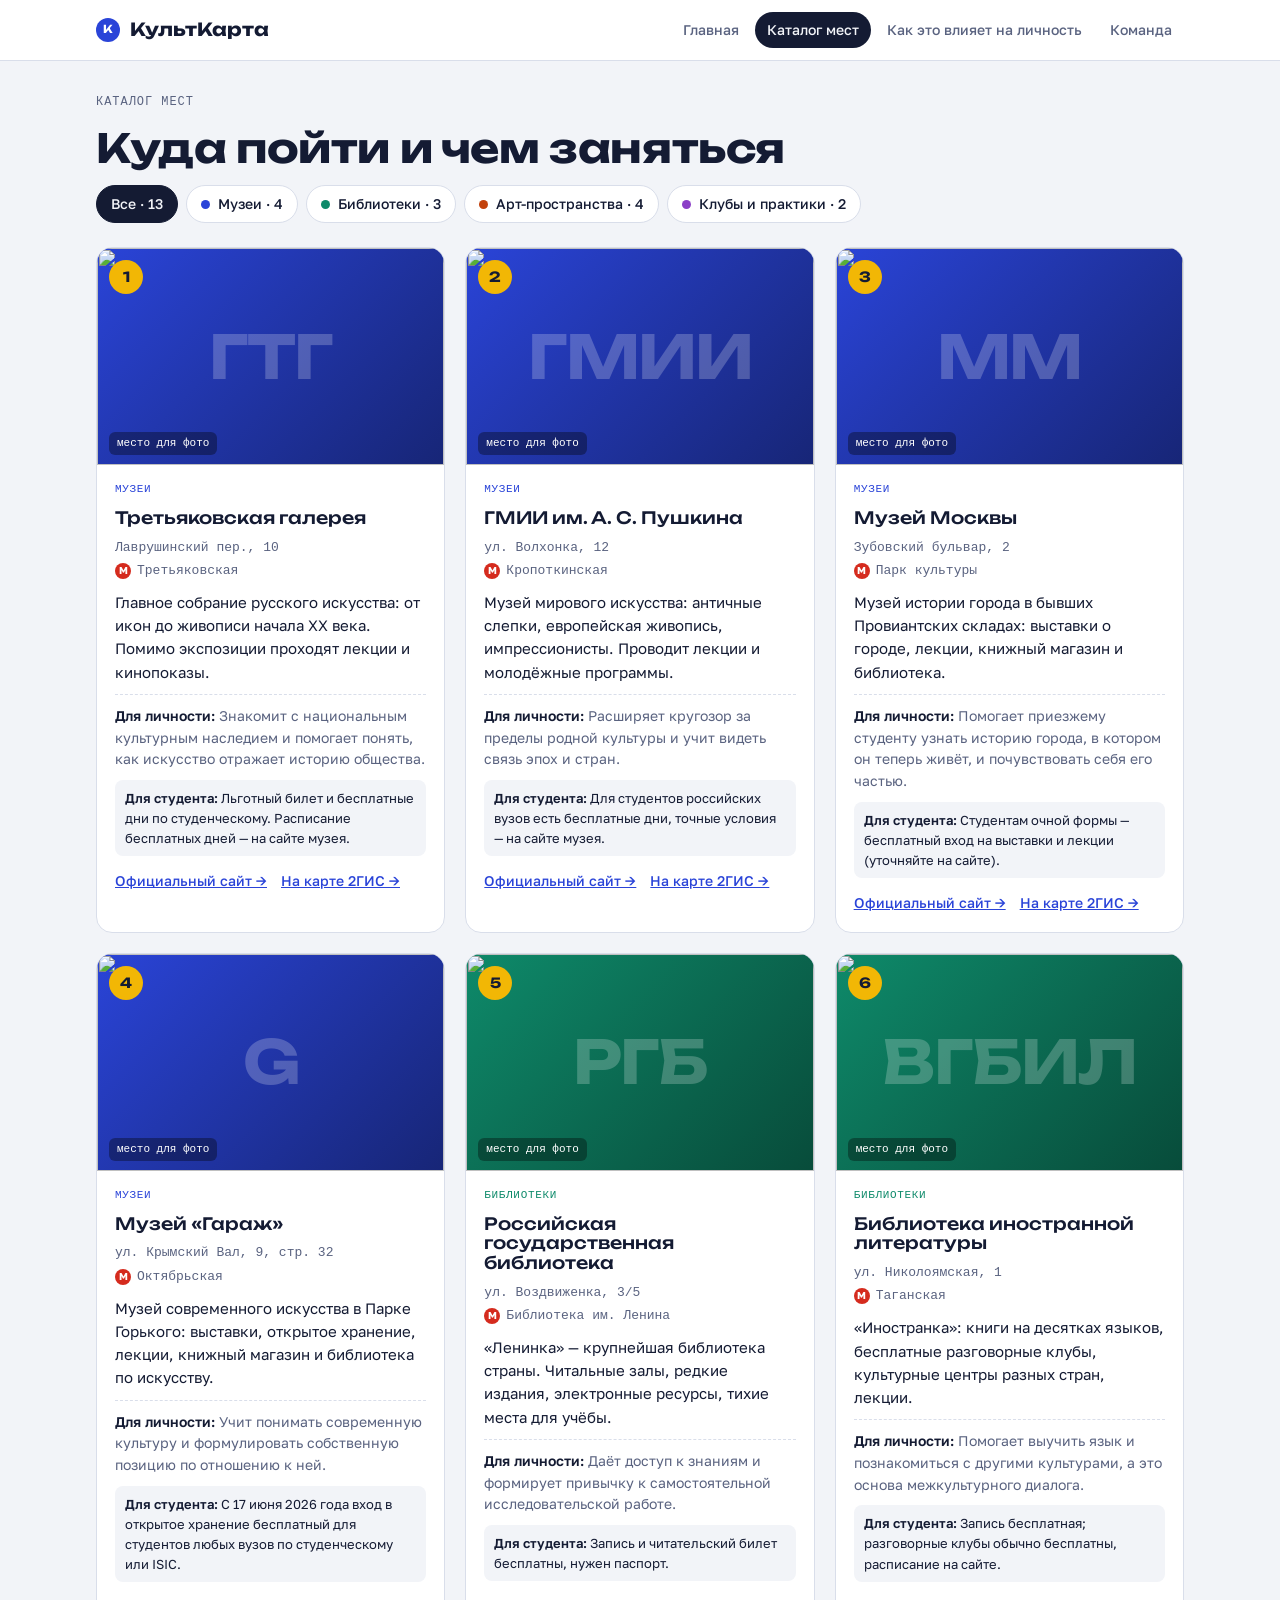
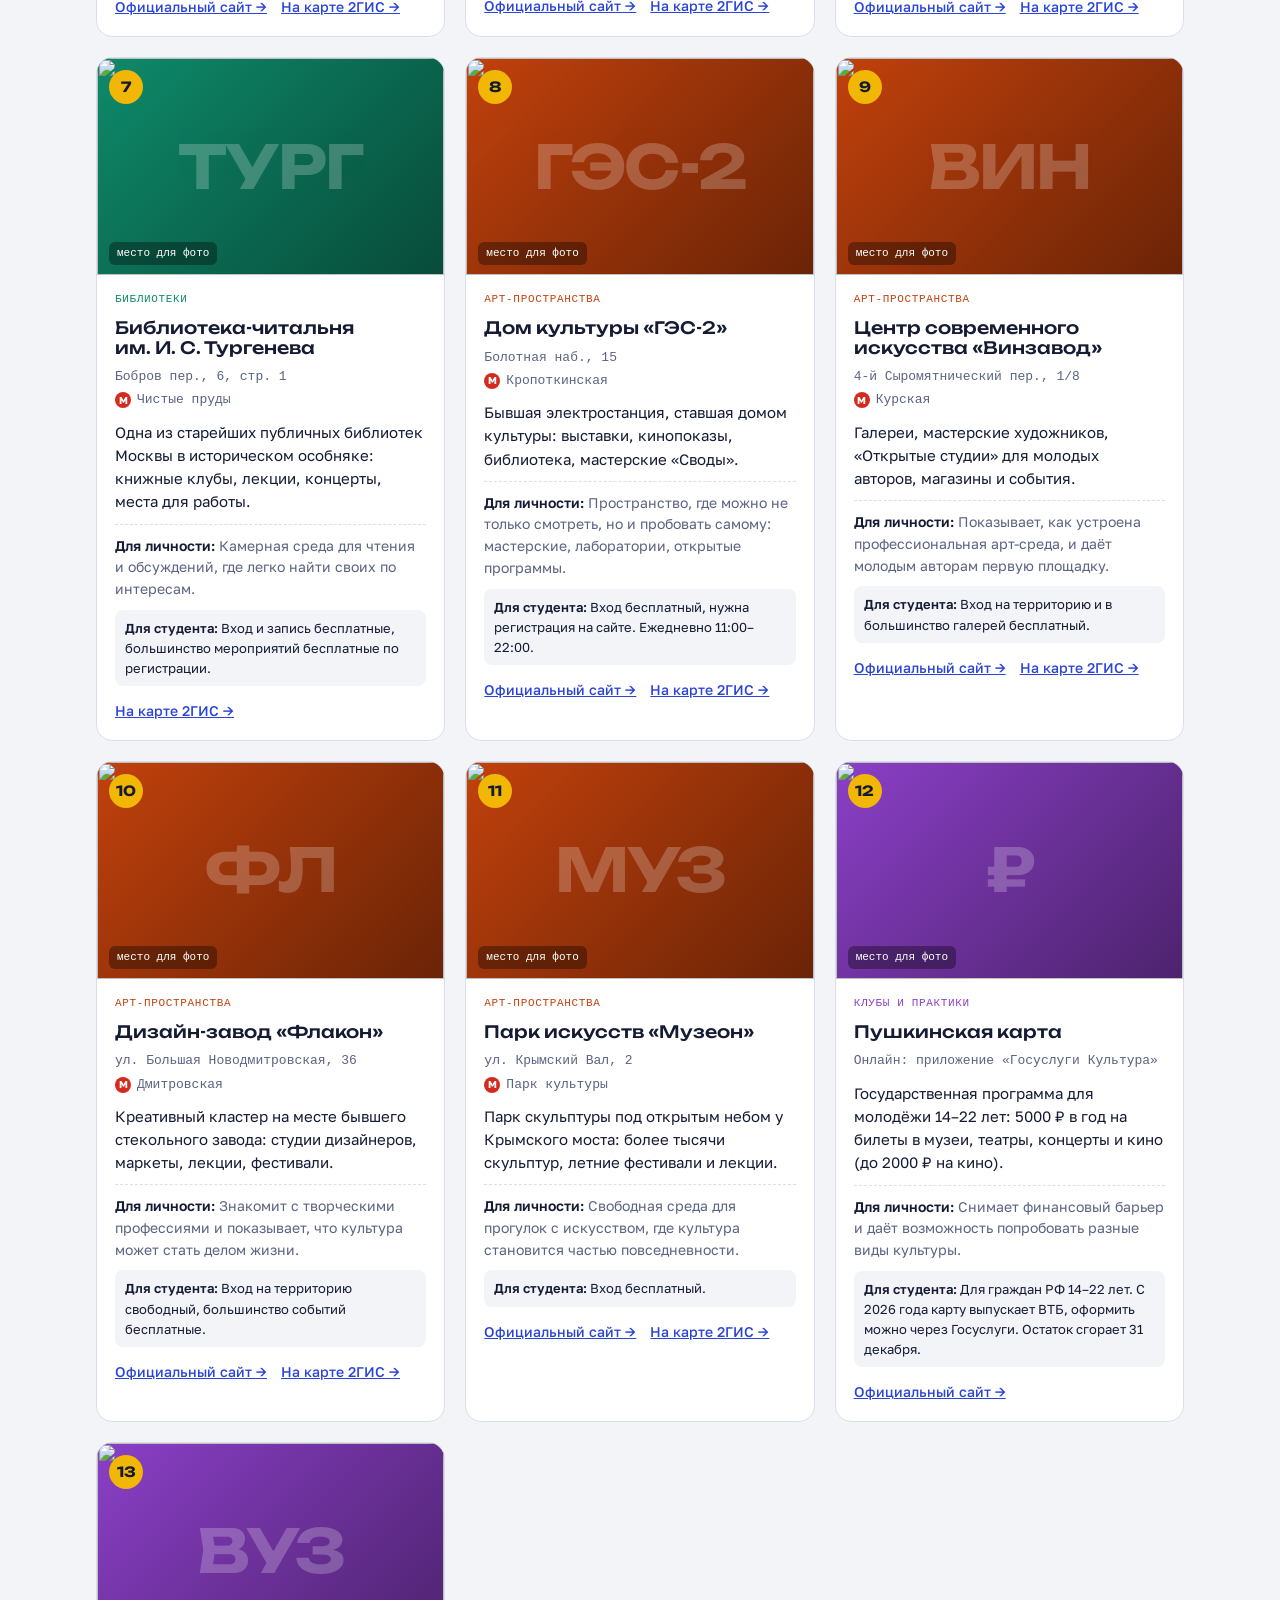
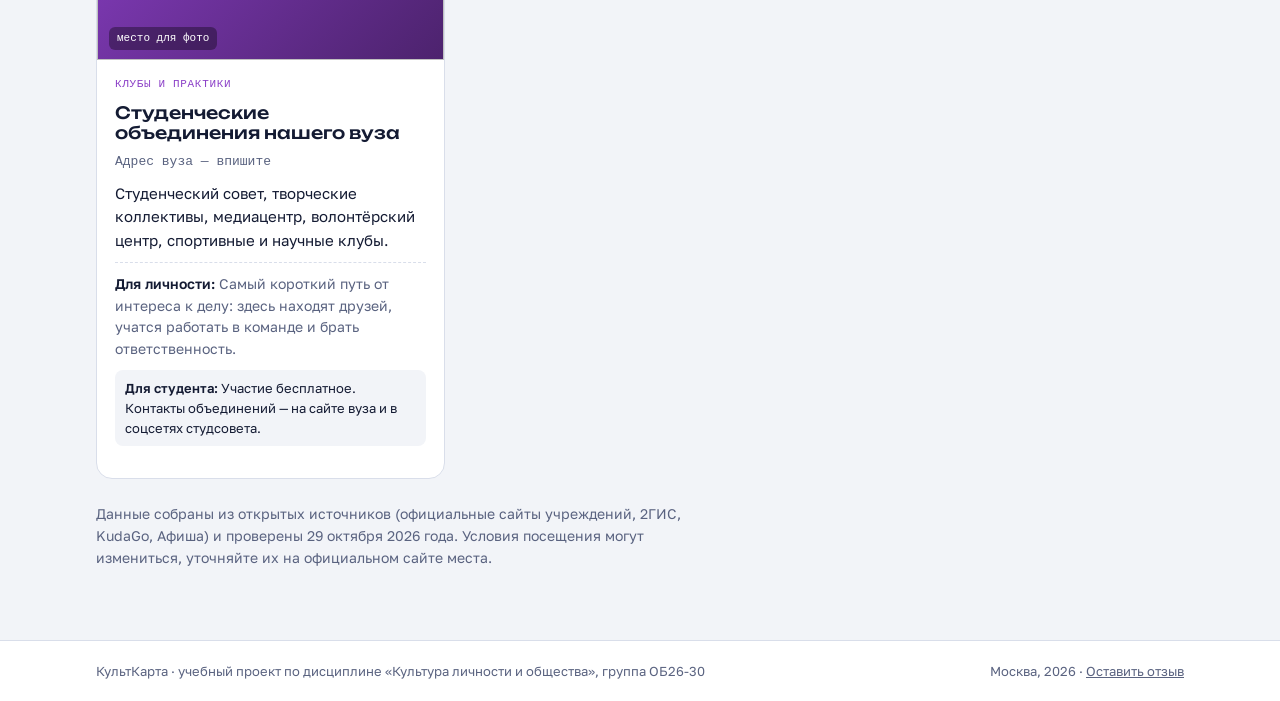
==== KultKarta_site/catalog.html @ 8042a43c "Add files via upload" ====
<!doctype html>
<html lang="ru">
<head>
<meta charset="utf-8">
<meta name="viewport" content="width=device-width, initial-scale=1, viewport-fit=cover">
<title>Каталог мест — КультКарта</title>
<meta name="description" content="Музеи, библиотеки, арт-пространства и клубы Москвы для студентов">
<meta name="claude:viewport-fit-sides" content="cover">
<link rel="icon" href="data:image/svg+xml,%3Csvg xmlns='http://www.w3.org/2000/svg' viewBox='0 0 32 32'%3E%3Ccircle cx='16' cy='16' r='15' fill='%232A44D8'/%3E%3Ctext x='16' y='21' font-size='15' text-anchor='middle' fill='white' font-family='Arial' font-weight='700'%3EК%3C/text%3E%3C/svg%3E">
<link rel="preconnect" href="https://fonts.googleapis.com">
<link rel="stylesheet" href="https://fonts.googleapis.com/css2?family=Unbounded:wght@500;700&family=Golos+Text:wght@400;500;600&family=PT+Mono&display=swap">
<link rel="stylesheet" href="style.css">
</head>
<body>
<header class="top"><div class="wrap">
<a class="logo" href="index.html"><span>К</span>КультКарта</a>
<nav aria-label="Разделы сайта"><a href="index.html">Главная</a><a href="catalog.html" aria-current="page">Каталог мест</a><a href="lichnost.html">Как это влияет на личность</a><a href="team.html">Команда</a></nav>
</div></header>
<main class="wrap">
<section class="catalog">
 <div class="cat-head">
  <span class="eyebrow">Каталог мест</span>
  <h1 style="font-size:clamp(26px,4vw,40px)">Куда пойти и&nbsp;чем заняться</h1>
  <div class="filter" role="radiogroup" aria-label="Фильтр по категориям"><input type="radio" name="f" id="f-all" checked><label for="f-all">Все · 13</label><input type="radio" name="f" id="f-museum"><label for="f-museum" id="cat-museum"><i style="background:var(--c-museum)"></i>Музеи · 4</label><input type="radio" name="f" id="f-lib"><label for="f-lib" id="cat-lib"><i style="background:var(--c-lib)"></i>Библиотеки · 3</label><input type="radio" name="f" id="f-art"><label for="f-art" id="cat-art"><i style="background:var(--c-art)"></i>Арт-пространства · 4</label><input type="radio" name="f" id="f-club"><label for="f-club" id="cat-club"><i style="background:var(--c-club)"></i>Клубы и практики · 2</label></div>
 </div>
 <div class="grid">
<article class="card c-museum" id="place-1">
 <div class="photo"><span class="glyph">ГТГ</span><span class="ph">место для фото</span><img src="img/01.jpg" alt="" loading="lazy"><span class="num">1</span></div>
 <div class="body">
  <span class="tag">Музеи</span>
  <h3>Третьяковская галерея</h3>
  <div class="addr"><span>Лаврушинский пер., 10</span><span class="metro"><b>М</b>Третьяковская</span></div>
  <p class="desc">Главное собрание русского искусства: от икон до живописи начала XX века. Помимо экспозиции проходят лекции и кинопоказы.</p>
  <p class="why"><strong>Для личности:</strong> Знакомит с национальным культурным наследием и помогает понять, как искусство отражает историю общества.</p>
  <p class="stud"><strong>Для студента:</strong> Льготный билет и бесплатные дни по студенческому. Расписание бесплатных дней — на сайте музея.</p>
  <div class="links"><a href="https://www.tretyakovgallery.ru/" target="_blank" rel="noopener">Официальный сайт →</a><a href="https://2gis.ru/moscow/search/%D0%9B%D0%B0%D0%B2%D1%80%D1%83%D1%88%D0%B8%D0%BD%D1%81%D0%BA%D0%B8%D0%B9%20%D0%BF%D0%B5%D1%80.%2C%2010" target="_blank" rel="noopener">На карте 2ГИС →</a></div>
 </div>
</article><article class="card c-museum" id="place-2">
 <div class="photo"><span class="glyph">ГМИИ</span><span class="ph">место для фото</span><img src="img/02.jpg" alt="" loading="lazy"><span class="num">2</span></div>
 <div class="body">
  <span class="tag">Музеи</span>
  <h3>ГМИИ им. А. С. Пушкина</h3>
  <div class="addr"><span>ул. Волхонка, 12</span><span class="metro"><b>М</b>Кропоткинская</span></div>
  <p class="desc">Музей мирового искусства: античные слепки, европейская живопись, импрессионисты. Проводит лекции и молодёжные программы.</p>
  <p class="why"><strong>Для личности:</strong> Расширяет кругозор за пределы родной культуры и учит видеть связь эпох и стран.</p>
  <p class="stud"><strong>Для студента:</strong> Для студентов российских вузов есть бесплатные дни, точные условия — на сайте музея.</p>
  <div class="links"><a href="https://pushkinmuseum.art/" target="_blank" rel="noopener">Официальный сайт →</a><a href="https://2gis.ru/moscow/search/%D1%83%D0%BB.%20%D0%92%D0%BE%D0%BB%D1%85%D0%BE%D0%BD%D0%BA%D0%B0%2C%2012" target="_blank" rel="noopener">На карте 2ГИС →</a></div>
 </div>
</article><article class="card c-museum" id="place-3">
 <div class="photo"><span class="glyph">ММ</span><span class="ph">место для фото</span><img src="img/03.jpg" alt="" loading="lazy"><span class="num">3</span></div>
 <div class="body">
  <span class="tag">Музеи</span>
  <h3>Музей Москвы</h3>
  <div class="addr"><span>Зубовский бульвар, 2</span><span class="metro"><b>М</b>Парк культуры</span></div>
  <p class="desc">Музей истории города в бывших Провиантских складах: выставки о городе, лекции, книжный магазин и библиотека.</p>
  <p class="why"><strong>Для личности:</strong> Помогает приезжему студенту узнать историю города, в котором он теперь живёт, и почувствовать себя его частью.</p>
  <p class="stud"><strong>Для студента:</strong> Студентам очной формы — бесплатный вход на выставки и лекции (уточняйте на сайте).</p>
  <div class="links"><a href="https://mosmuseum.ru/" target="_blank" rel="noopener">Официальный сайт →</a><a href="https://2gis.ru/moscow/search/%D0%97%D1%83%D0%B1%D0%BE%D0%B2%D1%81%D0%BA%D0%B8%D0%B9%20%D0%B1%D1%83%D0%BB%D1%8C%D0%B2%D0%B0%D1%80%2C%202" target="_blank" rel="noopener">На карте 2ГИС →</a></div>
 </div>
</article><article class="card c-museum" id="place-4">
 <div class="photo"><span class="glyph">G</span><span class="ph">место для фото</span><img src="img/04.jpg" alt="" loading="lazy"><span class="num">4</span></div>
 <div class="body">
  <span class="tag">Музеи</span>
  <h3>Музей «Гараж»</h3>
  <div class="addr"><span>ул. Крымский Вал, 9, стр. 32</span><span class="metro"><b>М</b>Октябрьская</span></div>
  <p class="desc">Музей современного искусства в Парке Горького: выставки, открытое хранение, лекции, книжный магазин и библиотека по искусству.</p>
  <p class="why"><strong>Для личности:</strong> Учит понимать современную культуру и формулировать собственную позицию по отношению к ней.</p>
  <p class="stud"><strong>Для студента:</strong> С 17 июня 2026 года вход в открытое хранение бесплатный для студентов любых вузов по студенческому или ISIC.</p>
  <div class="links"><a href="https://garagemca.org/" target="_blank" rel="noopener">Официальный сайт →</a><a href="https://2gis.ru/moscow/search/%D1%83%D0%BB.%20%D0%9A%D1%80%D1%8B%D0%BC%D1%81%D0%BA%D0%B8%D0%B9%20%D0%92%D0%B0%D0%BB%2C%209%2C%20%D1%81%D1%82%D1%80.%2032" target="_blank" rel="noopener">На карте 2ГИС →</a></div>
 </div>
</article><article class="card c-lib" id="place-5">
 <div class="photo"><span class="glyph">РГБ</span><span class="ph">место для фото</span><img src="img/05.jpg" alt="" loading="lazy"><span class="num">5</span></div>
 <div class="body">
  <span class="tag">Библиотеки</span>
  <h3>Российская государственная библиотека</h3>
  <div class="addr"><span>ул. Воздвиженка, 3/5</span><span class="metro"><b>М</b>Библиотека им. Ленина</span></div>
  <p class="desc">«Ленинка» — крупнейшая библиотека страны. Читальные залы, редкие издания, электронные ресурсы, тихие места для учёбы.</p>
  <p class="why"><strong>Для личности:</strong> Даёт доступ к знаниям и формирует привычку к самостоятельной исследовательской работе.</p>
  <p class="stud"><strong>Для студента:</strong> Запись и читательский билет бесплатны, нужен паспорт.</p>
  <div class="links"><a href="https://www.rsl.ru/" target="_blank" rel="noopener">Официальный сайт →</a><a href="https://2gis.ru/moscow/search/%D1%83%D0%BB.%20%D0%92%D0%BE%D0%B7%D0%B4%D0%B2%D0%B8%D0%B6%D0%B5%D0%BD%D0%BA%D0%B0%2C%203/5" target="_blank" rel="noopener">На карте 2ГИС →</a></div>
 </div>
</article><article class="card c-lib" id="place-6">
 <div class="photo"><span class="glyph">ВГБИЛ</span><span class="ph">место для фото</span><img src="img/06.jpg" alt="" loading="lazy"><span class="num">6</span></div>
 <div class="body">
  <span class="tag">Библиотеки</span>
  <h3>Библиотека иностранной литературы</h3>
  <div class="addr"><span>ул. Николоямская, 1</span><span class="metro"><b>М</b>Таганская</span></div>
  <p class="desc">«Иностранка»: книги на десятках языков, бесплатные разговорные клубы, культурные центры разных стран, лекции.</p>
  <p class="why"><strong>Для личности:</strong> Помогает выучить язык и познакомиться с другими культурами, а это основа межкультурного диалога.</p>
  <p class="stud"><strong>Для студента:</strong> Запись бесплатная; разговорные клубы обычно бесплатны, расписание на сайте.</p>
  <div class="links"><a href="https://libfl.ru/" target="_blank" rel="noopener">Официальный сайт →</a><a href="https://2gis.ru/moscow/search/%D1%83%D0%BB.%20%D0%9D%D0%B8%D0%BA%D0%BE%D0%BB%D0%BE%D1%8F%D0%BC%D1%81%D0%BA%D0%B0%D1%8F%2C%201" target="_blank" rel="noopener">На карте 2ГИС →</a></div>
 </div>
</article><article class="card c-lib" id="place-7">
 <div class="photo"><span class="glyph">ТУРГ</span><span class="ph">место для фото</span><img src="img/07.jpg" alt="" loading="lazy"><span class="num">7</span></div>
 <div class="body">
  <span class="tag">Библиотеки</span>
  <h3>Библиотека-читальня им. И. С. Тургенева</h3>
  <div class="addr"><span>Бобров пер., 6, стр. 1</span><span class="metro"><b>М</b>Чистые пруды</span></div>
  <p class="desc">Одна из старейших публичных библиотек Москвы в историческом особняке: книжные клубы, лекции, концерты, места для работы.</p>
  <p class="why"><strong>Для личности:</strong> Камерная среда для чтения и обсуждений, где легко найти своих по интересам.</p>
  <p class="stud"><strong>Для студента:</strong> Вход и запись бесплатные, большинство мероприятий бесплатные по регистрации.</p>
  <div class="links"><a href="https://2gis.ru/moscow/search/%D0%91%D0%BE%D0%B1%D1%80%D0%BE%D0%B2%20%D0%BF%D0%B5%D1%80.%2C%206%2C%20%D1%81%D1%82%D1%80.%201" target="_blank" rel="noopener">На карте 2ГИС →</a></div>
 </div>
</article><article class="card c-art" id="place-8">
 <div class="photo"><span class="glyph">ГЭС-2</span><span class="ph">место для фото</span><img src="img/08.jpg" alt="" loading="lazy"><span class="num">8</span></div>
 <div class="body">
  <span class="tag">Арт-пространства</span>
  <h3>Дом культуры «ГЭС-2»</h3>
  <div class="addr"><span>Болотная наб., 15</span><span class="metro"><b>М</b>Кропоткинская</span></div>
  <p class="desc">Бывшая электростанция, ставшая домом культуры: выставки, кинопоказы, библиотека, мастерские «Своды».</p>
  <p class="why"><strong>Для личности:</strong> Пространство, где можно не только смотреть, но и пробовать самому: мастерские, лаборатории, открытые программы.</p>
  <p class="stud"><strong>Для студента:</strong> Вход бесплатный, нужна регистрация на сайте. Ежедневно 11:00–22:00.</p>
  <div class="links"><a href="https://ges-2.org/" target="_blank" rel="noopener">Официальный сайт →</a><a href="https://2gis.ru/moscow/search/%D0%91%D0%BE%D0%BB%D0%BE%D1%82%D0%BD%D0%B0%D1%8F%20%D0%BD%D0%B0%D0%B1.%2C%2015" target="_blank" rel="noopener">На карте 2ГИС →</a></div>
 </div>
</article><article class="card c-art" id="place-9">
 <div class="photo"><span class="glyph">ВИН</span><span class="ph">место для фото</span><img src="img/09.jpg" alt="" loading="lazy"><span class="num">9</span></div>
 <div class="body">
  <span class="tag">Арт-пространства</span>
  <h3>Центр современного искусства «Винзавод»</h3>
  <div class="addr"><span>4-й Сыромятнический пер., 1/8</span><span class="metro"><b>М</b>Курская</span></div>
  <p class="desc">Галереи, мастерские художников, «Открытые студии» для молодых авторов, магазины и события.</p>
  <p class="why"><strong>Для личности:</strong> Показывает, как устроена профессиональная арт-среда, и даёт молодым авторам первую площадку.</p>
  <p class="stud"><strong>Для студента:</strong> Вход на территорию и в большинство галерей бесплатный.</p>
  <div class="links"><a href="https://winzavod.ru/" target="_blank" rel="noopener">Официальный сайт →</a><a href="https://2gis.ru/moscow/search/4-%D0%B9%20%D0%A1%D1%8B%D1%80%D0%BE%D0%BC%D1%8F%D1%82%D0%BD%D0%B8%D1%87%D0%B5%D1%81%D0%BA%D0%B8%D0%B9%20%D0%BF%D0%B5%D1%80.%2C%201/8" target="_blank" rel="noopener">На карте 2ГИС →</a></div>
 </div>
</article><article class="card c-art" id="place-10">
 <div class="photo"><span class="glyph">ФЛ</span><span class="ph">место для фото</span><img src="img/10.jpg" alt="" loading="lazy"><span class="num">10</span></div>
 <div class="body">
  <span class="tag">Арт-пространства</span>
  <h3>Дизайн-завод «Флакон»</h3>
  <div class="addr"><span>ул. Большая Новодмитровская, 36</span><span class="metro"><b>М</b>Дмитровская</span></div>
  <p class="desc">Креативный кластер на месте бывшего стекольного завода: студии дизайнеров, маркеты, лекции, фестивали.</p>
  <p class="why"><strong>Для личности:</strong> Знакомит с творческими профессиями и показывает, что культура может стать делом жизни.</p>
  <p class="stud"><strong>Для студента:</strong> Вход на территорию свободный, большинство событий бесплатные.</p>
  <div class="links"><a href="https://flacon.ru/" target="_blank" rel="noopener">Официальный сайт →</a><a href="https://2gis.ru/moscow/search/%D1%83%D0%BB.%20%D0%91%D0%BE%D0%BB%D1%8C%D1%88%D0%B0%D1%8F%20%D0%9D%D0%BE%D0%B2%D0%BE%D0%B4%D0%BC%D0%B8%D1%82%D1%80%D0%BE%D0%B2%D1%81%D0%BA%D0%B0%D1%8F%2C%2036" target="_blank" rel="noopener">На карте 2ГИС →</a></div>
 </div>
</article><article class="card c-art" id="place-11">
 <div class="photo"><span class="glyph">МУЗ</span><span class="ph">место для фото</span><img src="img/11.jpg" alt="" loading="lazy"><span class="num">11</span></div>
 <div class="body">
  <span class="tag">Арт-пространства</span>
  <h3>Парк искусств «Музеон»</h3>
  <div class="addr"><span>ул. Крымский Вал, 2</span><span class="metro"><b>М</b>Парк культуры</span></div>
  <p class="desc">Парк скульптуры под открытым небом у Крымского моста: более тысячи скульптур, летние фестивали и лекции.</p>
  <p class="why"><strong>Для личности:</strong> Свободная среда для прогулок с искусством, где культура становится частью повседневности.</p>
  <p class="stud"><strong>Для студента:</strong> Вход бесплатный.</p>
  <div class="links"><a href="https://muzeon.ru/" target="_blank" rel="noopener">Официальный сайт →</a><a href="https://2gis.ru/moscow/search/%D1%83%D0%BB.%20%D0%9A%D1%80%D1%8B%D0%BC%D1%81%D0%BA%D0%B8%D0%B9%20%D0%92%D0%B0%D0%BB%2C%202" target="_blank" rel="noopener">На карте 2ГИС →</a></div>
 </div>
</article><article class="card c-club" id="place-12">
 <div class="photo"><span class="glyph">₽</span><span class="ph">место для фото</span><img src="img/12.jpg" alt="" loading="lazy"><span class="num">12</span></div>
 <div class="body">
  <span class="tag">Клубы и практики</span>
  <h3>Пушкинская карта</h3>
  <div class="addr"><span>Онлайн: приложение «Госуслуги Культура»</span></div>
  <p class="desc">Государственная программа для молодёжи 14–22 лет: 5000 ₽ в год на билеты в музеи, театры, концерты и кино (до 2000 ₽ на кино).</p>
  <p class="why"><strong>Для личности:</strong> Снимает финансовый барьер и даёт возможность попробовать разные виды культуры.</p>
  <p class="stud"><strong>Для студента:</strong> Для граждан РФ 14–22 лет. С 2026 года карту выпускает ВТБ, оформить можно через Госуслуги. Остаток сгорает 31 декабря.</p>
  <div class="links"><a href="https://www.culture.ru/pushkinskaya-karta" target="_blank" rel="noopener">Официальный сайт →</a></div>
 </div>
</article><article class="card c-club" id="place-13">
 <div class="photo"><span class="glyph">ВУЗ</span><span class="ph">место для фото</span><img src="img/13.jpg" alt="" loading="lazy"><span class="num">13</span></div>
 <div class="body">
  <span class="tag">Клубы и практики</span>
  <h3>Студенческие объединения нашего вуза</h3>
  <div class="addr"><span>Адрес вуза — впишите</span></div>
  <p class="desc">Студенческий совет, творческие коллективы, медиацентр, волонтёрский центр, спортивные и научные клубы.</p>
  <p class="why"><strong>Для личности:</strong> Самый короткий путь от интереса к делу: здесь находят друзей, учатся работать в команде и брать ответственность.</p>
  <p class="stud"><strong>Для студента:</strong> Участие бесплатное. Контакты объединений — на сайте вуза и в соцсетях студсовета.</p>
  <div class="links"></div>
 </div>
</article>
 </div>
 <p class="note">Данные собраны из открытых источников (официальные сайты учреждений, 2ГИС, KudaGo, Афиша) и проверены 29 октября 2026 года. Условия посещения могут измениться, уточняйте их на официальном сайте места.</p>
</section>
</main>
<footer><div class="wrap"><span>КультКарта · учебный проект по дисциплине «Культура личности и общества», группа ОБ26-30</span><span>Москва, 2026 · <a href="team.html#feedback">Оставить отзыв</a></span></div></footer>
</body>
</html>
---- KultKarta_site/style.css ----
/* КультКарта — общий файл стилей */
:root{
  --bg:#F2F4F8; --surface:#FFFFFF; --ink:#141B33; --muted:#5A6380; --line:#D9DEEA;
  --accent:#2A44D8; --accent-ink:#FFFFFF; --marker:#F2B705; --river:#BFD0F5; --ring:#C9CFDF;
  --c-museum:#2A44D8; --c-lib:#0E8A6A; --c-art:#C2410C; --c-club:#8B3FC7;
  --display:"Unbounded","Arial Black",system-ui,sans-serif;
  --body:"Golos Text","Segoe UI",system-ui,sans-serif;
  --mono:"PT Mono",ui-monospace,Menlo,monospace;
}
@media (prefers-color-scheme: dark){:root:not([data-theme="light"]){
  --bg:#0F1426; --surface:#171E36; --ink:#E8ECF8; --muted:#9AA3C0; --line:#2A3354;
  --accent:#7D90FF; --accent-ink:#0F1426; --marker:#F2C230; --river:#24345F; --ring:#36406A;
  --c-museum:#8EA0FF; --c-lib:#3CCB9F; --c-art:#FF8A4C; --c-club:#C58BFF; color-scheme:dark}}
:root[data-theme="dark"]{
  --bg:#0F1426; --surface:#171E36; --ink:#E8ECF8; --muted:#9AA3C0; --line:#2A3354;
  --accent:#7D90FF; --accent-ink:#0F1426; --marker:#F2C230; --river:#24345F; --ring:#36406A;
  --c-museum:#8EA0FF; --c-lib:#3CCB9F; --c-art:#FF8A4C; --c-club:#C58BFF; color-scheme:dark}

*{box-sizing:border-box}
html{scroll-padding-top:90px}
body{background:var(--bg);color:var(--ink);font-family:var(--body);font-size:16px;line-height:1.55;margin:0}
body::before{content:"";position:fixed;inset:0 0 auto;height:env(safe-area-inset-top,0px);z-index:10;background:var(--surface)}
img{max-width:100%}
a{color:var(--accent)}
:focus-visible{outline:3px solid var(--marker);outline-offset:2px;border-radius:4px}
.wrap{max-width:1120px;margin:0 auto;padding-left:max(16px,env(safe-area-inset-left,0px));padding-right:max(16px,env(safe-area-inset-right,0px))}
h1,h2,h3{font-family:var(--display);text-wrap:balance;margin:0;line-height:1.15}
h1{font-size:clamp(30px,5vw,52px);font-weight:700;letter-spacing:-.01em}
h2{font-size:clamp(22px,3vw,30px);font-weight:700}
h3{font-size:17px;font-weight:500}
p{margin:0}
.eyebrow{font-family:var(--mono);font-size:12px;letter-spacing:.08em;text-transform:uppercase;color:var(--muted)}
.lead{font-size:18px;max-width:62ch}
.sec{display:grid;gap:16px;margin-top:56px}

/* Шапка */
.top{position:sticky;top:env(safe-area-inset-top,0px);z-index:5;background:var(--surface);border-bottom:1px solid var(--line)}
.top .wrap{display:flex;align-items:center;justify-content:space-between;gap:12px 16px;padding-block:12px;flex-wrap:wrap}
.logo{font-family:var(--display);font-weight:700;font-size:18px;color:var(--ink);text-decoration:none;display:flex;align-items:center;gap:10px}
.logo span{width:24px;height:24px;border-radius:50%;background:var(--accent);display:grid;place-items:center;color:var(--accent-ink);font-size:11px}
nav{display:flex;gap:4px;flex-wrap:wrap}
nav a{font-size:14px;font-weight:500;text-decoration:none;color:var(--muted);padding:7px 12px;border-radius:999px}
nav a:hover{color:var(--ink);background:var(--bg)}
nav a[aria-current="page"]{background:var(--ink);color:var(--bg)}
main{padding-block:32px 72px}

/* Кнопки */
.btns{display:flex;gap:10px;flex-wrap:wrap}
.btn{display:inline-flex;align-items:center;gap:8px;padding:12px 18px;border-radius:10px;font-weight:600;text-decoration:none;font-size:15px}
.btn.primary{background:var(--accent);color:var(--accent-ink)}
.btn.ghost{border:1.5px solid var(--line);color:var(--ink);background:var(--surface)}

/* Главная */
.hero{display:grid;grid-template-columns:1.05fr 1fr;gap:40px;align-items:center}
.hero-text{display:grid;gap:20px;min-width:0}
.mapbox{background:var(--surface);border:1px solid var(--line);border-radius:18px;padding:12px;margin:0;min-width:0}
.mapbox svg{display:block;width:100%;height:auto}
.mapbox figcaption{font-family:var(--mono);font-size:12px;color:var(--muted);padding:6px 6px 0;display:flex;justify-content:space-between;gap:8px;flex-wrap:wrap}
.pin circle{transition:stroke-width .15s}
.pin:hover circle,.pin:focus circle{stroke-width:5}
.stats{display:grid;grid-template-columns:repeat(4,1fr);gap:1px;background:var(--line);border:1px solid var(--line);border-radius:14px;overflow:hidden;margin-top:40px}
.stats div{background:var(--surface);padding:16px 18px}
.stats b{display:block;font-family:var(--display);font-size:26px;font-variant-numeric:tabular-nums}
.stats span{font-size:14px;color:var(--muted)}
.steps{display:grid;grid-template-columns:repeat(4,1fr);gap:16px;list-style:none;padding:0;margin:0;counter-reset:s}
.steps li{background:var(--surface);border:1px solid var(--line);border-radius:14px;padding:18px;display:grid;gap:6px;counter-increment:s;align-content:start}
.steps li::before{content:counter(s);width:32px;height:32px;border-radius:50%;border:2px solid var(--accent);color:var(--accent);display:grid;place-items:center;font-family:var(--display);font-weight:700;font-size:13px}
.steps b{font-size:15px}
.steps span{font-size:14px;color:var(--muted)}
.cats{display:grid;grid-template-columns:repeat(4,1fr);gap:16px}
.catlink{display:grid;gap:6px;padding:18px;border-radius:14px;text-decoration:none;color:var(--ink);background:var(--surface);border:1px solid var(--line);border-top:5px solid var(--c)}
.catlink b{font-family:var(--display);font-size:16px;font-weight:500}
.catlink span{font-size:14px;color:var(--muted)}
.catlink:hover{border-color:var(--c)}

/* Каталог */
.cat-head{display:grid;gap:14px;margin-bottom:24px}
.filter{display:flex;gap:8px;flex-wrap:wrap}
.filter input{position:absolute;opacity:0;width:1px;height:1px}
.filter label{font-size:14px;font-weight:500;border:1.5px solid var(--line);background:var(--surface);color:var(--ink);padding:7px 14px;border-radius:999px;cursor:pointer;display:inline-flex;align-items:center;gap:8px}
.filter label i{width:9px;height:9px;border-radius:50%;display:inline-block}
.filter input:checked+label{background:var(--ink);color:var(--bg);border-color:var(--ink)}
.filter input:focus-visible+label{outline:3px solid var(--marker);outline-offset:2px}
.catalog:has(#f-museum:checked) .card:not(.c-museum),
.catalog:has(#f-lib:checked) .card:not(.c-lib),
.catalog:has(#f-art:checked) .card:not(.c-art),
.catalog:has(#f-club:checked) .card:not(.c-club){display:none}
.grid{display:grid;grid-template-columns:repeat(auto-fill,minmax(300px,1fr));gap:20px}
.card{background:var(--surface);border:1px solid var(--line);border-radius:16px;overflow:hidden;display:flex;flex-direction:column;min-width:0}
.card:target{outline:3px solid var(--marker);outline-offset:2px}
.c-museum{--c:var(--c-museum)} .c-lib{--c:var(--c-lib)} .c-art{--c:var(--c-art)} .c-club{--c:var(--c-club)}
.photo{aspect-ratio:16/10;max-width:100%;position:relative;display:grid;place-items:center;color:#fff;overflow:hidden;background:linear-gradient(135deg,var(--c),color-mix(in srgb,var(--c) 55%,#000))}
.photo .glyph{font-family:var(--display);font-size:60px;font-weight:700;opacity:.22;letter-spacing:-.03em;text-align:center;line-height:1;padding:0 12px}
.photo .ph{position:absolute;left:12px;bottom:10px;font-family:var(--mono);font-size:11px;background:rgba(0,0,0,.35);padding:3px 8px;border-radius:6px}
.photo img{position:absolute;inset:0;width:100%;height:100%;object-fit:cover}
.photo .num{position:absolute;top:12px;left:12px;z-index:1;width:34px;height:34px;border-radius:50%;background:var(--marker);color:#141B33;display:grid;place-items:center;font-family:var(--display);font-weight:700;font-size:14px}
.card .body{padding:16px 18px 18px;display:grid;gap:10px;flex:1;align-content:start}
.tag{font-family:var(--mono);font-size:11px;letter-spacing:.06em;text-transform:uppercase;color:var(--c)}
.addr{font-family:var(--mono);font-size:13px;color:var(--muted);display:grid;gap:3px}
.metro{display:inline-flex;align-items:center;gap:6px}
.metro b{width:16px;height:16px;border-radius:50%;background:#D52B1E;color:#fff;font-size:10px;display:inline-grid;place-items:center;font-family:var(--body)}
.desc{font-size:15px}
.why{font-size:14px;color:var(--muted);border-top:1px dashed var(--line);padding-top:10px}
.why strong,.stud strong{color:var(--ink);font-weight:600}
.stud{font-size:13px;background:var(--bg);border-radius:8px;padding:8px 10px}
.links{display:flex;gap:14px;flex-wrap:wrap;font-size:14px;font-weight:500;margin-top:auto;padding-top:4px}
.note{font-size:14px;color:var(--muted);margin-top:24px;max-width:70ch}

/* Личность */
.essay{display:grid;grid-template-columns:minmax(0,1.3fr) minmax(0,1fr);gap:40px;align-items:start}
.essay .text{display:grid;gap:18px}
.essay p.main{font-size:18px;line-height:1.7;max-width:64ch}
.flow{background:var(--surface);border:1px solid var(--line);border-radius:16px;padding:20px}
.step{display:grid;grid-template-columns:36px 1fr;gap:12px;padding:12px 0;position:relative}
.step:not(:last-child)::after{content:"";position:absolute;left:17px;top:46px;bottom:-12px;width:2px;background:var(--line)}
.step .n{width:36px;height:36px;border-radius:50%;border:2px solid var(--accent);color:var(--accent);display:grid;place-items:center;font-family:var(--display);font-weight:700;font-size:13px;background:var(--surface);position:relative;z-index:1}
.step h3{font-size:15px;margin-bottom:2px}
.step p{font-size:14px;color:var(--muted)}
.terms{display:flex;gap:8px;flex-wrap:wrap}
.terms span{font-size:13px;padding:5px 11px;border-radius:999px;border:1px solid var(--line);background:var(--surface)}
.pairs{display:grid;grid-template-columns:repeat(2,1fr);gap:16px}
.pair{background:var(--surface);border:1px solid var(--line);border-left:5px solid var(--c);border-radius:12px;padding:16px 18px;display:grid;gap:4px}
.pair b{font-size:15px}
.pair span{font-size:14px;color:var(--muted)}

/* Команда */
.team{display:grid;grid-template-columns:repeat(auto-fill,minmax(220px,1fr));gap:16px}
.member{background:var(--surface);border:1px solid var(--line);border-radius:14px;padding:16px;display:grid;gap:6px;align-content:start}
.member .av{width:44px;height:44px;border-radius:50%;background:var(--bg);border:1.5px solid var(--line);display:grid;place-items:center;font-family:var(--display);color:var(--accent);font-size:13px}
.member b{font-size:15px}
.member span{font-size:13px;color:var(--muted)}
.meta{display:grid;grid-template-columns:repeat(auto-fit,minmax(220px,1fr));gap:16px}
.meta div{border-top:2px solid var(--ink);padding-top:10px}
.meta dt{font-family:var(--mono);font-size:12px;text-transform:uppercase;letter-spacing:.06em;color:var(--muted)}
.meta dd{margin:4px 0 0;font-weight:500}
.feedback{background:var(--surface);border:1px solid var(--line);border-radius:16px;padding:24px;display:grid;gap:12px;justify-items:start}
.sources ul{margin:0;padding-left:18px;display:grid;gap:6px;font-size:14px}

/* Подвал */
footer{border-top:1px solid var(--line);font-size:13px;color:var(--muted);background:var(--surface)}
footer .wrap{padding-block:20px;display:flex;justify-content:space-between;gap:12px;flex-wrap:wrap}
footer a{color:var(--muted)}

@media (max-width:860px){
  .hero,.essay{grid-template-columns:1fr}
  .stats,.steps,.cats{grid-template-columns:repeat(2,1fr)}
}
@media (max-width:520px){
  .grid,.pairs{grid-template-columns:1fr}
  .steps,.cats{grid-template-columns:1fr}
  nav a{padding:6px 9px;font-size:13px}
}
@media (prefers-reduced-motion:no-preference){.card{transition:transform .15s ease}.card:hover{transform:translateY(-2px)}}
/* Переход из категорий на главной: catalog.html#cat-… */
.catalog:has(#f-all:checked):has(#cat-museum:target) .card:not(.c-museum),
.catalog:has(#f-all:checked):has(#cat-lib:target) .card:not(.c-lib),
.catalog:has(#f-all:checked):has(#cat-art:target) .card:not(.c-art),
.catalog:has(#f-all:checked):has(#cat-club:target) .card:not(.c-club){display:none}
.catalog:has(#f-all:checked) .filter label:target{background:var(--ink);color:var(--bg);border-color:var(--ink)}
.catalog:has(.filter label:target):has(#f-all:checked) label[for="f-all"]{background:var(--surface);color:var(--ink);border-color:var(--line)}
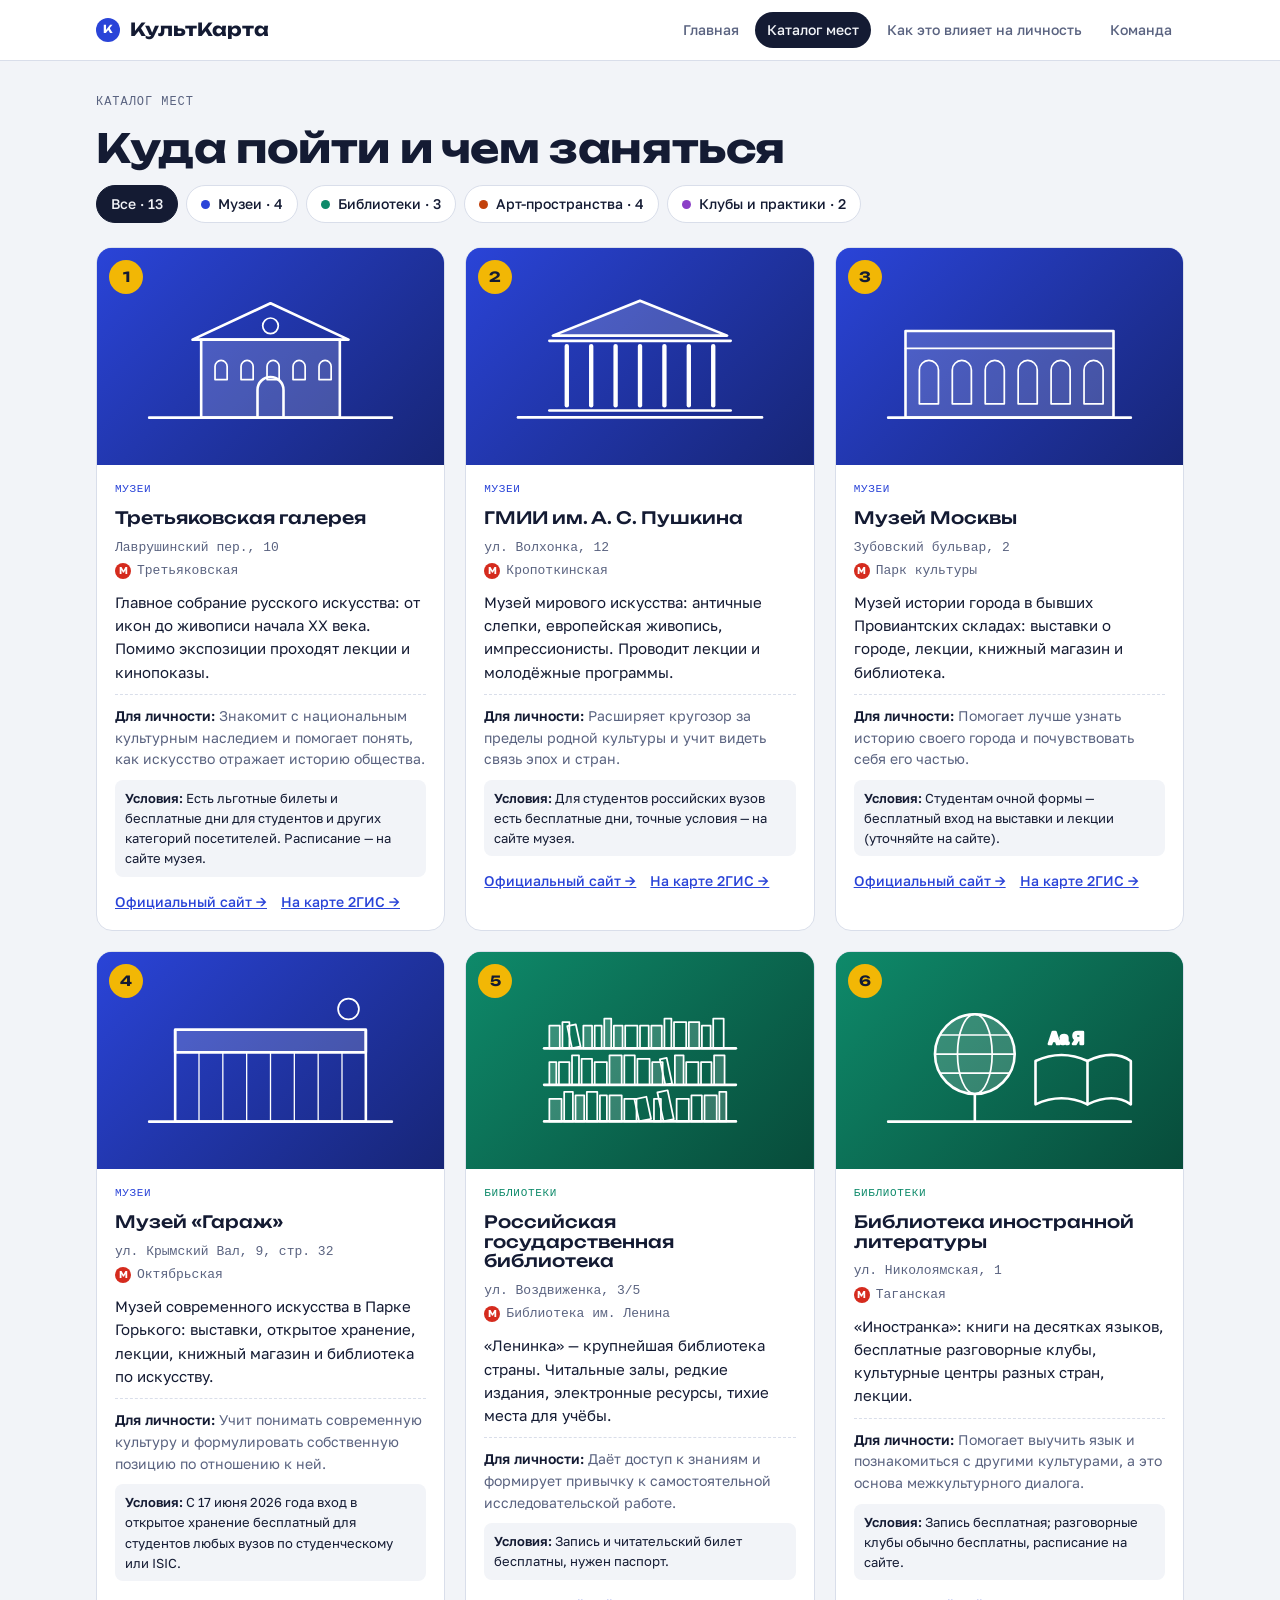
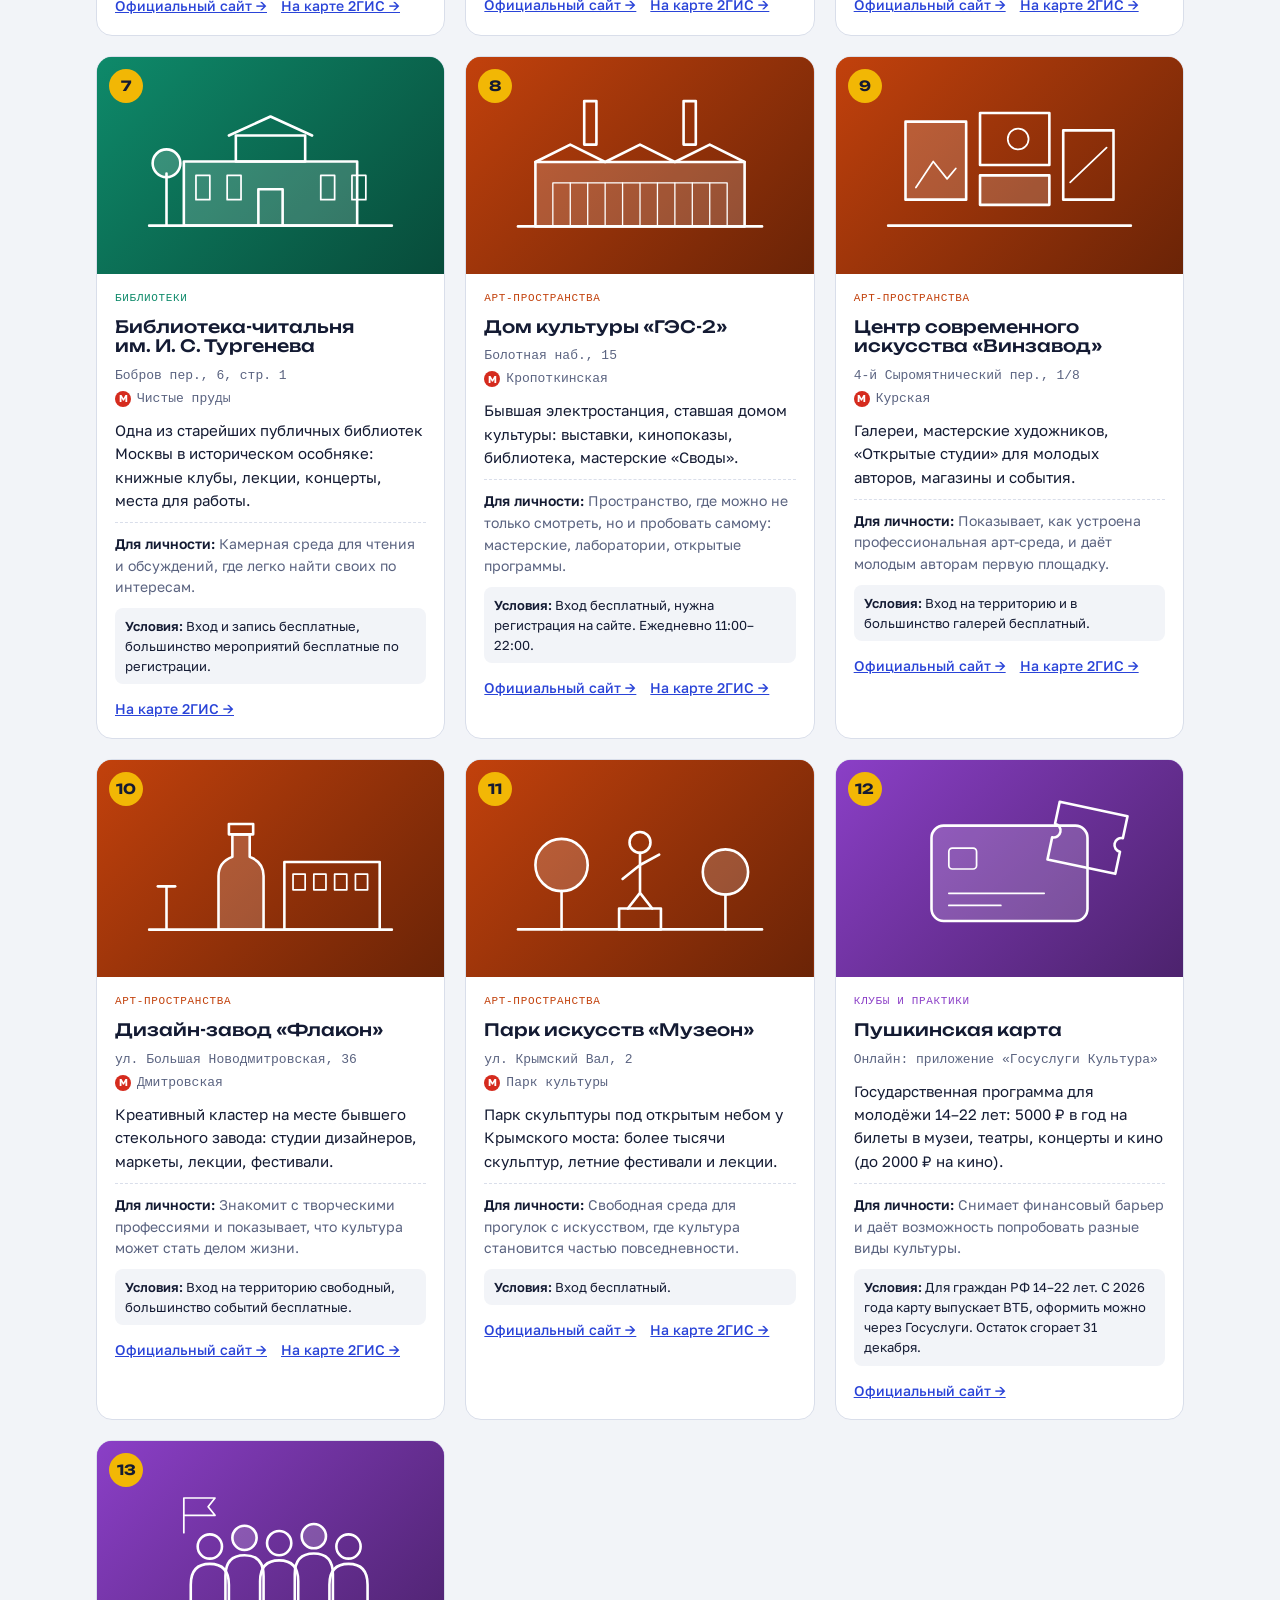
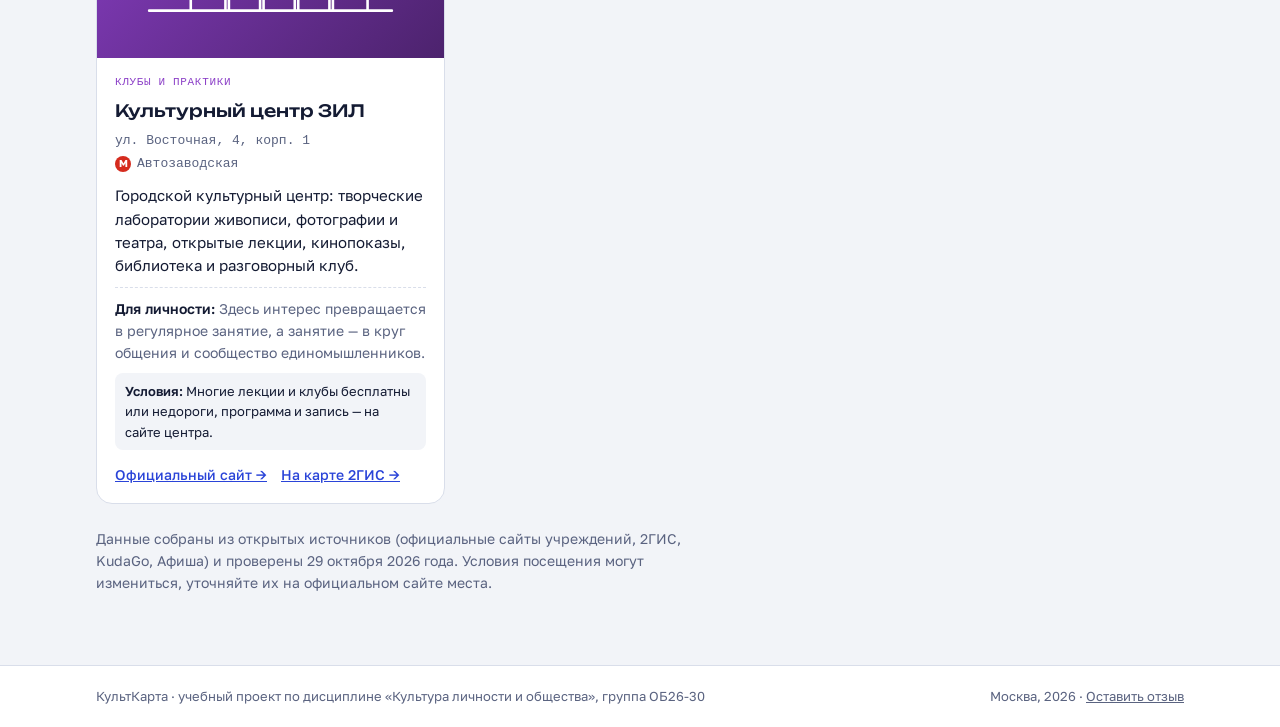
==== commit 7e3925e0: "Add files via upload" ====
--- a/KultKarta_site/catalog.html
+++ b/KultKarta_site/catalog.html
@@ -4,7 +4,7 @@
 <meta charset="utf-8">
 <meta name="viewport" content="width=device-width, initial-scale=1, viewport-fit=cover">
 <title>Каталог мест — КультКарта</title>
-<meta name="description" content="Музеи, библиотеки, арт-пространства и клубы Москвы для студентов">
+<meta name="description" content="Музеи, библиотеки, арт-пространства и клубы Москвы">
 <meta name="claude:viewport-fit-sides" content="cover">
 <link rel="icon" href="data:image/svg+xml,%3Csvg xmlns='http://www.w3.org/2000/svg' viewBox='0 0 32 32'%3E%3Ccircle cx='16' cy='16' r='15' fill='%232A44D8'/%3E%3Ctext x='16' y='21' font-size='15' text-anchor='middle' fill='white' font-family='Arial' font-weight='700'%3EК%3C/text%3E%3C/svg%3E">
 <link rel="preconnect" href="https://fonts.googleapis.com">
@@ -25,147 +25,147 @@
  </div>
  <div class="grid">
 <article class="card c-museum" id="place-1">
- <div class="photo"><span class="glyph">ГТГ</span><span class="ph">место для фото</span><img src="img/01.jpg" alt="" loading="lazy"><span class="num">1</span></div>
+ <div class="photo" role="img" aria-label="Третьяковская галерея" style="background-image:url(img/01.jpg),url(&quot;data:image/svg+xml,%3Csvg%20xmlns%3D%22http%3A//www.w3.org/2000/svg%22%20viewBox%3D%22-40%20-20%20400%20240%22%3E%3Cg%20stroke%3D%22%23fff%22%20stroke-width%3D%223%22%20fill%3D%22none%22%20stroke-linecap%3D%22round%22%20stroke-linejoin%3D%22round%22%3E%3Cline%20x1%3D%2220%22%20y1%3D%22170%22%20x2%3D%22300%22%20y2%3D%22170%22%20/%3E%3Crect%20x%3D%2280%22%20y%3D%2280%22%20width%3D%22160%22%20height%3D%2290%22%20%20fill%3D%22%23fff%22%20fill-opacity%3D%22.18%22/%3E%3Cpath%20d%3D%22M70%2080%20L160%2038%20L250%2080%20Z%22%20/%3E%3Ccircle%20cx%3D%22160%22%20cy%3D%2264%22%20r%3D%229%22%20%20stroke-width%3D%222%22/%3E%3Cpath%20d%3D%22M96%20126%20V111.0%20A7.0%207.0%200%200%201%20110%20111.0%20V126%20Z%22%20%20stroke-width%3D%222%22/%3E%3Cpath%20d%3D%22M126%20126%20V111.0%20A7.0%207.0%200%200%201%20140%20111.0%20V126%20Z%22%20%20stroke-width%3D%222%22/%3E%3Cpath%20d%3D%22M156%20126%20V111.0%20A7.0%207.0%200%200%201%20170%20111.0%20V126%20Z%22%20%20stroke-width%3D%222%22/%3E%3Cpath%20d%3D%22M186%20126%20V111.0%20A7.0%207.0%200%200%201%20200%20111.0%20V126%20Z%22%20%20stroke-width%3D%222%22/%3E%3Cpath%20d%3D%22M216%20126%20V111.0%20A7.0%207.0%200%200%201%20230%20111.0%20V126%20Z%22%20%20stroke-width%3D%222%22/%3E%3Cpath%20d%3D%22M145%20170%20V138%20A15%2015%200%200%201%20175%20138%20V170%22%20/%3E%3C/g%3E%3C/svg%3E&quot;),linear-gradient(135deg,var(--c),color-mix(in srgb,var(--c) 55%,#000))"><span class="num">1</span></div>
  <div class="body">
   <span class="tag">Музеи</span>
   <h3>Третьяковская галерея</h3>
   <div class="addr"><span>Лаврушинский пер., 10</span><span class="metro"><b>М</b>Третьяковская</span></div>
   <p class="desc">Главное собрание русского искусства: от икон до живописи начала XX века. Помимо экспозиции проходят лекции и кинопоказы.</p>
   <p class="why"><strong>Для личности:</strong> Знакомит с национальным культурным наследием и помогает понять, как искусство отражает историю общества.</p>
-  <p class="stud"><strong>Для студента:</strong> Льготный билет и бесплатные дни по студенческому. Расписание бесплатных дней — на сайте музея.</p>
+  <p class="stud"><strong>Условия:</strong> Есть льготные билеты и бесплатные дни для студентов и других категорий посетителей. Расписание — на сайте музея.</p>
   <div class="links"><a href="https://www.tretyakovgallery.ru/" target="_blank" rel="noopener">Официальный сайт →</a><a href="https://2gis.ru/moscow/search/%D0%9B%D0%B0%D0%B2%D1%80%D1%83%D1%88%D0%B8%D0%BD%D1%81%D0%BA%D0%B8%D0%B9%20%D0%BF%D0%B5%D1%80.%2C%2010" target="_blank" rel="noopener">На карте 2ГИС →</a></div>
  </div>
 </article><article class="card c-museum" id="place-2">
- <div class="photo"><span class="glyph">ГМИИ</span><span class="ph">место для фото</span><img src="img/02.jpg" alt="" loading="lazy"><span class="num">2</span></div>
+ <div class="photo" role="img" aria-label="ГМИИ им. А. С. Пушкина" style="background-image:url(img/02.jpg),url(&quot;data:image/svg+xml,%3Csvg%20xmlns%3D%22http%3A//www.w3.org/2000/svg%22%20viewBox%3D%22-40%20-20%20400%20240%22%3E%3Cg%20stroke%3D%22%23fff%22%20stroke-width%3D%223%22%20fill%3D%22none%22%20stroke-linecap%3D%22round%22%20stroke-linejoin%3D%22round%22%3E%3Cline%20x1%3D%2220%22%20y1%3D%22170%22%20x2%3D%22300%22%20y2%3D%22170%22%20/%3E%3Cpath%20d%3D%22M60%2076%20L160%2036%20L260%2076%20Z%22%20%20fill%3D%22%23fff%22%20fill-opacity%3D%22.18%22/%3E%3Cline%20x1%3D%2256%22%20y1%3D%2282%22%20x2%3D%22264%22%20y2%3D%2282%22%20/%3E%3Cline%20x1%3D%2256%22%20y1%3D%22162%22%20x2%3D%22264%22%20y2%3D%22162%22%20/%3E%3Cline%20x1%3D%2276%22%20y1%3D%2288%22%20x2%3D%2276%22%20y2%3D%22156%22%20%20stroke-width%3D%225%22/%3E%3Cline%20x1%3D%22104%22%20y1%3D%2288%22%20x2%3D%22104%22%20y2%3D%22156%22%20%20stroke-width%3D%225%22/%3E%3Cline%20x1%3D%22132%22%20y1%3D%2288%22%20x2%3D%22132%22%20y2%3D%22156%22%20%20stroke-width%3D%225%22/%3E%3Cline%20x1%3D%22160%22%20y1%3D%2288%22%20x2%3D%22160%22%20y2%3D%22156%22%20%20stroke-width%3D%225%22/%3E%3Cline%20x1%3D%22188%22%20y1%3D%2288%22%20x2%3D%22188%22%20y2%3D%22156%22%20%20stroke-width%3D%225%22/%3E%3Cline%20x1%3D%22216%22%20y1%3D%2288%22%20x2%3D%22216%22%20y2%3D%22156%22%20%20stroke-width%3D%225%22/%3E%3Cline%20x1%3D%22244%22%20y1%3D%2288%22%20x2%3D%22244%22%20y2%3D%22156%22%20%20stroke-width%3D%225%22/%3E%3C/g%3E%3C/svg%3E&quot;),linear-gradient(135deg,var(--c),color-mix(in srgb,var(--c) 55%,#000))"><span class="num">2</span></div>
  <div class="body">
   <span class="tag">Музеи</span>
   <h3>ГМИИ им. А. С. Пушкина</h3>
   <div class="addr"><span>ул. Волхонка, 12</span><span class="metro"><b>М</b>Кропоткинская</span></div>
   <p class="desc">Музей мирового искусства: античные слепки, европейская живопись, импрессионисты. Проводит лекции и молодёжные программы.</p>
   <p class="why"><strong>Для личности:</strong> Расширяет кругозор за пределы родной культуры и учит видеть связь эпох и стран.</p>
-  <p class="stud"><strong>Для студента:</strong> Для студентов российских вузов есть бесплатные дни, точные условия — на сайте музея.</p>
+  <p class="stud"><strong>Условия:</strong> Для студентов российских вузов есть бесплатные дни, точные условия — на сайте музея.</p>
   <div class="links"><a href="https://pushkinmuseum.art/" target="_blank" rel="noopener">Официальный сайт →</a><a href="https://2gis.ru/moscow/search/%D1%83%D0%BB.%20%D0%92%D0%BE%D0%BB%D1%85%D0%BE%D0%BD%D0%BA%D0%B0%2C%2012" target="_blank" rel="noopener">На карте 2ГИС →</a></div>
  </div>
 </article><article class="card c-museum" id="place-3">
- <div class="photo"><span class="glyph">ММ</span><span class="ph">место для фото</span><img src="img/03.jpg" alt="" loading="lazy"><span class="num">3</span></div>
+ <div class="photo" role="img" aria-label="Музей Москвы" style="background-image:url(img/03.jpg),url(&quot;data:image/svg+xml,%3Csvg%20xmlns%3D%22http%3A//www.w3.org/2000/svg%22%20viewBox%3D%22-40%20-20%20400%20240%22%3E%3Cg%20stroke%3D%22%23fff%22%20stroke-width%3D%223%22%20fill%3D%22none%22%20stroke-linecap%3D%22round%22%20stroke-linejoin%3D%22round%22%3E%3Cline%20x1%3D%2220%22%20y1%3D%22170%22%20x2%3D%22300%22%20y2%3D%22170%22%20/%3E%3Crect%20x%3D%2240%22%20y%3D%2270%22%20width%3D%22240%22%20height%3D%22100%22%20%20fill%3D%22%23fff%22%20fill-opacity%3D%22.18%22/%3E%3Cline%20x1%3D%2240%22%20y1%3D%2290%22%20x2%3D%22280%22%20y2%3D%2290%22%20%20stroke-width%3D%222%22/%3E%3Cpath%20d%3D%22M56%20154%20V115.0%20A11.0%2011.0%200%200%201%2078%20115.0%20V154%20Z%22%20%20stroke-width%3D%222%22/%3E%3Cpath%20d%3D%22M94%20154%20V115.0%20A11.0%2011.0%200%200%201%20116%20115.0%20V154%20Z%22%20%20stroke-width%3D%222%22/%3E%3Cpath%20d%3D%22M132%20154%20V115.0%20A11.0%2011.0%200%200%201%20154%20115.0%20V154%20Z%22%20%20stroke-width%3D%222%22/%3E%3Cpath%20d%3D%22M170%20154%20V115.0%20A11.0%2011.0%200%200%201%20192%20115.0%20V154%20Z%22%20%20stroke-width%3D%222%22/%3E%3Cpath%20d%3D%22M208%20154%20V115.0%20A11.0%2011.0%200%200%201%20230%20115.0%20V154%20Z%22%20%20stroke-width%3D%222%22/%3E%3Cpath%20d%3D%22M246%20154%20V115.0%20A11.0%2011.0%200%200%201%20268%20115.0%20V154%20Z%22%20%20stroke-width%3D%222%22/%3E%3C/g%3E%3C/svg%3E&quot;),linear-gradient(135deg,var(--c),color-mix(in srgb,var(--c) 55%,#000))"><span class="num">3</span></div>
  <div class="body">
   <span class="tag">Музеи</span>
   <h3>Музей Москвы</h3>
   <div class="addr"><span>Зубовский бульвар, 2</span><span class="metro"><b>М</b>Парк культуры</span></div>
   <p class="desc">Музей истории города в бывших Провиантских складах: выставки о городе, лекции, книжный магазин и библиотека.</p>
-  <p class="why"><strong>Для личности:</strong> Помогает приезжему студенту узнать историю города, в котором он теперь живёт, и почувствовать себя его частью.</p>
-  <p class="stud"><strong>Для студента:</strong> Студентам очной формы — бесплатный вход на выставки и лекции (уточняйте на сайте).</p>
+  <p class="why"><strong>Для личности:</strong> Помогает лучше узнать историю своего города и почувствовать себя его частью.</p>
+  <p class="stud"><strong>Условия:</strong> Студентам очной формы — бесплатный вход на выставки и лекции (уточняйте на сайте).</p>
   <div class="links"><a href="https://mosmuseum.ru/" target="_blank" rel="noopener">Официальный сайт →</a><a href="https://2gis.ru/moscow/search/%D0%97%D1%83%D0%B1%D0%BE%D0%B2%D1%81%D0%BA%D0%B8%D0%B9%20%D0%B1%D1%83%D0%BB%D1%8C%D0%B2%D0%B0%D1%80%2C%202" target="_blank" rel="noopener">На карте 2ГИС →</a></div>
  </div>
 </article><article class="card c-museum" id="place-4">
- <div class="photo"><span class="glyph">G</span><span class="ph">место для фото</span><img src="img/04.jpg" alt="" loading="lazy"><span class="num">4</span></div>
+ <div class="photo" role="img" aria-label="Музей «Гараж»" style="background-image:url(img/04.jpg),url(&quot;data:image/svg+xml,%3Csvg%20xmlns%3D%22http%3A//www.w3.org/2000/svg%22%20viewBox%3D%22-40%20-20%20400%20240%22%3E%3Cg%20stroke%3D%22%23fff%22%20stroke-width%3D%223%22%20fill%3D%22none%22%20stroke-linecap%3D%22round%22%20stroke-linejoin%3D%22round%22%3E%3Cline%20x1%3D%2220%22%20y1%3D%22170%22%20x2%3D%22300%22%20y2%3D%22170%22%20/%3E%3Crect%20x%3D%2250%22%20y%3D%2264%22%20width%3D%22220%22%20height%3D%22106%22%20/%3E%3Crect%20x%3D%2250%22%20y%3D%2264%22%20width%3D%22220%22%20height%3D%2226%22%20%20fill%3D%22%23fff%22%20fill-opacity%3D%22.18%22/%3E%3Cline%20x1%3D%2277.5%22%20y1%3D%2290%22%20x2%3D%2277.5%22%20y2%3D%22170%22%20%20stroke-width%3D%221.5%22/%3E%3Cline%20x1%3D%22105.0%22%20y1%3D%2290%22%20x2%3D%22105.0%22%20y2%3D%22170%22%20%20stroke-width%3D%221.5%22/%3E%3Cline%20x1%3D%22132.5%22%20y1%3D%2290%22%20x2%3D%22132.5%22%20y2%3D%22170%22%20%20stroke-width%3D%221.5%22/%3E%3Cline%20x1%3D%22160.0%22%20y1%3D%2290%22%20x2%3D%22160.0%22%20y2%3D%22170%22%20%20stroke-width%3D%221.5%22/%3E%3Cline%20x1%3D%22187.5%22%20y1%3D%2290%22%20x2%3D%22187.5%22%20y2%3D%22170%22%20%20stroke-width%3D%221.5%22/%3E%3Cline%20x1%3D%22215.0%22%20y1%3D%2290%22%20x2%3D%22215.0%22%20y2%3D%22170%22%20%20stroke-width%3D%221.5%22/%3E%3Cline%20x1%3D%22242.5%22%20y1%3D%2290%22%20x2%3D%22242.5%22%20y2%3D%22170%22%20%20stroke-width%3D%221.5%22/%3E%3Ccircle%20cx%3D%22250%22%20cy%3D%2240%22%20r%3D%2212%22%20%20stroke-width%3D%222%22/%3E%3C/g%3E%3C/svg%3E&quot;),linear-gradient(135deg,var(--c),color-mix(in srgb,var(--c) 55%,#000))"><span class="num">4</span></div>
  <div class="body">
   <span class="tag">Музеи</span>
   <h3>Музей «Гараж»</h3>
   <div class="addr"><span>ул. Крымский Вал, 9, стр. 32</span><span class="metro"><b>М</b>Октябрьская</span></div>
   <p class="desc">Музей современного искусства в Парке Горького: выставки, открытое хранение, лекции, книжный магазин и библиотека по искусству.</p>
   <p class="why"><strong>Для личности:</strong> Учит понимать современную культуру и формулировать собственную позицию по отношению к ней.</p>
-  <p class="stud"><strong>Для студента:</strong> С 17 июня 2026 года вход в открытое хранение бесплатный для студентов любых вузов по студенческому или ISIC.</p>
+  <p class="stud"><strong>Условия:</strong> С 17 июня 2026 года вход в открытое хранение бесплатный для студентов любых вузов по студенческому или ISIC.</p>
   <div class="links"><a href="https://garagemca.org/" target="_blank" rel="noopener">Официальный сайт →</a><a href="https://2gis.ru/moscow/search/%D1%83%D0%BB.%20%D0%9A%D1%80%D1%8B%D0%BC%D1%81%D0%BA%D0%B8%D0%B9%20%D0%92%D0%B0%D0%BB%2C%209%2C%20%D1%81%D1%82%D1%80.%2032" target="_blank" rel="noopener">На карте 2ГИС →</a></div>
  </div>
 </article><article class="card c-lib" id="place-5">
- <div class="photo"><span class="glyph">РГБ</span><span class="ph">место для фото</span><img src="img/05.jpg" alt="" loading="lazy"><span class="num">5</span></div>
+ <div class="photo" role="img" aria-label="Российская государственная библиотека" style="background-image:url(img/05.jpg),url(&quot;data:image/svg+xml,%3Csvg%20xmlns%3D%22http%3A//www.w3.org/2000/svg%22%20viewBox%3D%22-40%20-20%20400%20240%22%3E%3Cg%20stroke%3D%22%23fff%22%20stroke-width%3D%223%22%20fill%3D%22none%22%20stroke-linecap%3D%22round%22%20stroke-linejoin%3D%22round%22%3E%3Cline%20x1%3D%2250%22%20y1%3D%2286%22%20x2%3D%22270%22%20y2%3D%2286%22%20/%3E%3Crect%20x%3D%2256%22%20y%3D%2260%22%20width%3D%2212%22%20height%3D%2226%22%20%20stroke-width%3D%222%22%20fill%3D%22%23fff%22%20fill-opacity%3D%22.18%22/%3E%3Crect%20x%3D%2271%22%20y%3D%2256%22%20width%3D%228%22%20height%3D%2230%22%20%20stroke-width%3D%222%22%20/%3E%3Crect%20x%3D%2282%22%20y%3D%2260%22%20width%3D%2210%22%20height%3D%2226%22%20%20stroke-width%3D%222%22%20%20transform%3D%22rotate%28-12%2082%2086%29%22/%3E%3Crect%20x%3D%2295%22%20y%3D%2260%22%20width%3D%2210%22%20height%3D%2226%22%20%20stroke-width%3D%222%22%20fill%3D%22%23fff%22%20fill-opacity%3D%22.18%22/%3E%3Crect%20x%3D%22108%22%20y%3D%2260%22%20width%3D%228%22%20height%3D%2226%22%20%20stroke-width%3D%222%22%20/%3E%3Crect%20x%3D%22119%22%20y%3D%2252%22%20width%3D%228%22%20height%3D%2234%22%20%20stroke-width%3D%222%22%20fill%3D%22%23fff%22%20fill-opacity%3D%22.18%22/%3E%3Crect%20x%3D%22130%22%20y%3D%2260%22%20width%3D%2210%22%20height%3D%2226%22%20%20stroke-width%3D%222%22%20fill%3D%22%23fff%22%20fill-opacity%3D%22.18%22/%3E%3Crect%20x%3D%22143%22%20y%3D%2260%22%20width%3D%2214%22%20height%3D%2226%22%20%20stroke-width%3D%222%22%20/%3E%3Crect%20x%3D%22160%22%20y%3D%2260%22%20width%3D%2210%22%20height%3D%2226%22%20%20stroke-width%3D%222%22%20/%3E%3Crect%20x%3D%22173%22%20y%3D%2260%22%20width%3D%2212%22%20height%3D%2226%22%20%20stroke-width%3D%222%22%20fill%3D%22%23fff%22%20fill-opacity%3D%22.18%22/%3E%3Crect%20x%3D%22188%22%20y%3D%2252%22%20width%3D%228%22%20height%3D%2234%22%20%20stroke-width%3D%222%22%20/%3E%3Crect%20x%3D%22199%22%20y%3D%2256%22%20width%3D%2214%22%20height%3D%2230%22%20%20stroke-width%3D%222%22%20/%3E%3Crect%20x%3D%22216%22%20y%3D%2256%22%20width%3D%2212%22%20height%3D%2230%22%20%20stroke-width%3D%222%22%20fill%3D%22%23fff%22%20fill-opacity%3D%22.18%22/%3E%3Crect%20x%3D%22231%22%20y%3D%2260%22%20width%3D%2210%22%20height%3D%2226%22%20%20stroke-width%3D%222%22%20/%3E%3Crect%20x%3D%22244%22%20y%3D%2252%22%20width%3D%2212%22%20height%3D%2234%22%20%20stroke-width%3D%222%22%20/%3E%3Cline%20x1%3D%2250%22%20y1%3D%22128%22%20x2%3D%22270%22%20y2%3D%22128%22%20/%3E%3Crect%20x%3D%2256%22%20y%3D%22102%22%20width%3D%228%22%20height%3D%2226%22%20%20stroke-width%3D%222%22%20fill%3D%22%23fff%22%20fill-opacity%3D%22.18%22/%3E%3Crect%20x%3D%2267%22%20y%3D%22102%22%20width%3D%2212%22%20height%3D%2226%22%20%20stroke-width%3D%222%22%20/%3E%3Crect%20x%3D%2282%22%20y%3D%2294%22%20width%3D%228%22%20height%3D%2234%22%20%20stroke-width%3D%222%22%20/%3E%3Crect%20x%3D%2293%22%20y%3D%2298%22%20width%3D%2212%22%20height%3D%2230%22%20%20stroke-width%3D%222%22%20/%3E%3Crect%20x%3D%22108%22%20y%3D%22102%22%20width%3D%2214%22%20height%3D%2226%22%20%20stroke-width%3D%222%22%20/%3E%3Crect%20x%3D%22125%22%20y%3D%2294%22%20width%3D%2214%22%20height%3D%2234%22%20%20stroke-width%3D%222%22%20fill%3D%22%23fff%22%20fill-opacity%3D%22.18%22/%3E%3Crect%20x%3D%22142%22%20y%3D%2294%22%20width%3D%2212%22%20height%3D%2234%22%20%20stroke-width%3D%222%22%20/%3E%3Crect%20x%3D%22157%22%20y%3D%2298%22%20width%3D%2214%22%20height%3D%2230%22%20%20stroke-width%3D%222%22%20/%3E%3Crect%20x%3D%22174%22%20y%3D%22102%22%20width%3D%2212%22%20height%3D%2226%22%20%20stroke-width%3D%222%22%20fill%3D%22%23fff%22%20fill-opacity%3D%22.18%22/%3E%3Crect%20x%3D%22189%22%20y%3D%2298%22%20width%3D%228%22%20height%3D%2230%22%20%20stroke-width%3D%222%22%20%20transform%3D%22rotate%28-12%20189%20128%29%22/%3E%3Crect%20x%3D%22200%22%20y%3D%2294%22%20width%3D%2210%22%20height%3D%2234%22%20%20stroke-width%3D%222%22%20fill%3D%22%23fff%22%20fill-opacity%3D%22.18%22/%3E%3Crect%20x%3D%22213%22%20y%3D%22102%22%20width%3D%2214%22%20height%3D%2226%22%20%20stroke-width%3D%222%22%20/%3E%3Crect%20x%3D%22230%22%20y%3D%22102%22%20width%3D%2212%22%20height%3D%2226%22%20%20stroke-width%3D%222%22%20/%3E%3Crect%20x%3D%22245%22%20y%3D%2294%22%20width%3D%2212%22%20height%3D%2234%22%20%20stroke-width%3D%222%22%20fill%3D%22%23fff%22%20fill-opacity%3D%22.18%22/%3E%3Cline%20x1%3D%2250%22%20y1%3D%22170%22%20x2%3D%22270%22%20y2%3D%22170%22%20/%3E%3Crect%20x%3D%2256%22%20y%3D%22144%22%20width%3D%2214%22%20height%3D%2226%22%20%20stroke-width%3D%222%22%20fill%3D%22%23fff%22%20fill-opacity%3D%22.18%22/%3E%3Crect%20x%3D%2273%22%20y%3D%22136%22%20width%3D%2210%22%20height%3D%2234%22%20%20stroke-width%3D%222%22%20/%3E%3Crect%20x%3D%2286%22%20y%3D%22140%22%20width%3D%2210%22%20height%3D%2230%22%20%20stroke-width%3D%222%22%20fill%3D%22%23fff%22%20fill-opacity%3D%22.18%22/%3E%3Crect%20x%3D%2299%22%20y%3D%22136%22%20width%3D%2212%22%20height%3D%2234%22%20%20stroke-width%3D%222%22%20/%3E%3Crect%20x%3D%22114%22%20y%3D%22140%22%20width%3D%228%22%20height%3D%2230%22%20%20stroke-width%3D%222%22%20/%3E%3Crect%20x%3D%22125%22%20y%3D%22140%22%20width%3D%2214%22%20height%3D%2230%22%20%20stroke-width%3D%222%22%20fill%3D%22%23fff%22%20fill-opacity%3D%22.18%22/%3E%3Crect%20x%3D%22142%22%20y%3D%22144%22%20width%3D%2214%22%20height%3D%2226%22%20%20stroke-width%3D%222%22%20/%3E%3Crect%20x%3D%22159%22%20y%3D%22144%22%20width%3D%2214%22%20height%3D%2226%22%20%20stroke-width%3D%222%22%20%20transform%3D%22rotate%28-12%20159%20170%29%22/%3E%3Crect%20x%3D%22176%22%20y%3D%22144%22%20width%3D%228%22%20height%3D%2226%22%20%20stroke-width%3D%222%22%20/%3E%3Crect%20x%3D%22187%22%20y%3D%22136%22%20width%3D%2212%22%20height%3D%2234%22%20%20stroke-width%3D%222%22%20%20transform%3D%22rotate%28-12%20187%20170%29%22/%3E%3Crect%20x%3D%22202%22%20y%3D%22144%22%20width%3D%2214%22%20height%3D%2226%22%20%20stroke-width%3D%222%22%20/%3E%3Crect%20x%3D%22219%22%20y%3D%22140%22%20width%3D%2212%22%20height%3D%2230%22%20%20stroke-width%3D%222%22%20/%3E%3Crect%20x%3D%22234%22%20y%3D%22140%22%20width%3D%2214%22%20height%3D%2230%22%20%20stroke-width%3D%222%22%20fill%3D%22%23fff%22%20fill-opacity%3D%22.18%22/%3E%3Crect%20x%3D%22251%22%20y%3D%22136%22%20width%3D%228%22%20height%3D%2234%22%20%20stroke-width%3D%222%22%20fill%3D%22%23fff%22%20fill-opacity%3D%22.18%22/%3E%3C/g%3E%3C/svg%3E&quot;),linear-gradient(135deg,var(--c),color-mix(in srgb,var(--c) 55%,#000))"><span class="num">5</span></div>
  <div class="body">
   <span class="tag">Библиотеки</span>
   <h3>Российская государственная библиотека</h3>
   <div class="addr"><span>ул. Воздвиженка, 3/5</span><span class="metro"><b>М</b>Библиотека им. Ленина</span></div>
   <p class="desc">«Ленинка» — крупнейшая библиотека страны. Читальные залы, редкие издания, электронные ресурсы, тихие места для учёбы.</p>
   <p class="why"><strong>Для личности:</strong> Даёт доступ к знаниям и формирует привычку к самостоятельной исследовательской работе.</p>
-  <p class="stud"><strong>Для студента:</strong> Запись и читательский билет бесплатны, нужен паспорт.</p>
+  <p class="stud"><strong>Условия:</strong> Запись и читательский билет бесплатны, нужен паспорт.</p>
   <div class="links"><a href="https://www.rsl.ru/" target="_blank" rel="noopener">Официальный сайт →</a><a href="https://2gis.ru/moscow/search/%D1%83%D0%BB.%20%D0%92%D0%BE%D0%B7%D0%B4%D0%B2%D0%B8%D0%B6%D0%B5%D0%BD%D0%BA%D0%B0%2C%203/5" target="_blank" rel="noopener">На карте 2ГИС →</a></div>
  </div>
 </article><article class="card c-lib" id="place-6">
- <div class="photo"><span class="glyph">ВГБИЛ</span><span class="ph">место для фото</span><img src="img/06.jpg" alt="" loading="lazy"><span class="num">6</span></div>
+ <div class="photo" role="img" aria-label="Библиотека иностранной литературы" style="background-image:url(img/06.jpg),url(&quot;data:image/svg+xml,%3Csvg%20xmlns%3D%22http%3A//www.w3.org/2000/svg%22%20viewBox%3D%22-40%20-20%20400%20240%22%3E%3Cg%20stroke%3D%22%23fff%22%20stroke-width%3D%223%22%20fill%3D%22none%22%20stroke-linecap%3D%22round%22%20stroke-linejoin%3D%22round%22%3E%3Cline%20x1%3D%2220%22%20y1%3D%22170%22%20x2%3D%22300%22%20y2%3D%22170%22%20/%3E%3Ccircle%20cx%3D%22120%22%20cy%3D%2292%22%20r%3D%2246%22%20%20fill%3D%22%23fff%22%20fill-opacity%3D%22.18%22/%3E%3Cellipse%20cx%3D%22120%22%20cy%3D%2292%22%20rx%3D%2220%22%20ry%3D%2246%22%20%20stroke-width%3D%222%22/%3E%3Cline%20x1%3D%2274%22%20y1%3D%2292%22%20x2%3D%22166%22%20y2%3D%2292%22%20%20stroke-width%3D%222%22/%3E%3Cpath%20d%3D%22M80%2070%20H160%20M80%20114%20H160%22%20%20stroke-width%3D%222%22/%3E%3Cline%20x1%3D%22120%22%20y1%3D%22138%22%20x2%3D%22120%22%20y2%3D%22170%22%20/%3E%3Cpath%20d%3D%22M190%20150%20Q220%20136%20250%20150%20V100%20Q220%2086%20190%20100%20Z%22%20/%3E%3Cpath%20d%3D%22M250%20150%20Q280%20136%20300%20150%20V100%20Q280%2086%20250%20100%22%20/%3E%3Ctext%20x%3D%22205%22%20y%3D%2280%22%20fill%3D%22%23fff%22%20font-family%3D%22Arial%22%20font-size%3D%2218%22%20font-weight%3D%22700%22%3EAa%20%D0%AF%3C/text%3E%3C/g%3E%3C/svg%3E&quot;),linear-gradient(135deg,var(--c),color-mix(in srgb,var(--c) 55%,#000))"><span class="num">6</span></div>
  <div class="body">
   <span class="tag">Библиотеки</span>
   <h3>Библиотека иностранной литературы</h3>
   <div class="addr"><span>ул. Николоямская, 1</span><span class="metro"><b>М</b>Таганская</span></div>
   <p class="desc">«Иностранка»: книги на десятках языков, бесплатные разговорные клубы, культурные центры разных стран, лекции.</p>
   <p class="why"><strong>Для личности:</strong> Помогает выучить язык и познакомиться с другими культурами, а это основа межкультурного диалога.</p>
-  <p class="stud"><strong>Для студента:</strong> Запись бесплатная; разговорные клубы обычно бесплатны, расписание на сайте.</p>
+  <p class="stud"><strong>Условия:</strong> Запись бесплатная; разговорные клубы обычно бесплатны, расписание на сайте.</p>
   <div class="links"><a href="https://libfl.ru/" target="_blank" rel="noopener">Официальный сайт →</a><a href="https://2gis.ru/moscow/search/%D1%83%D0%BB.%20%D0%9D%D0%B8%D0%BA%D0%BE%D0%BB%D0%BE%D1%8F%D0%BC%D1%81%D0%BA%D0%B0%D1%8F%2C%201" target="_blank" rel="noopener">На карте 2ГИС →</a></div>
  </div>
 </article><article class="card c-lib" id="place-7">
- <div class="photo"><span class="glyph">ТУРГ</span><span class="ph">место для фото</span><img src="img/07.jpg" alt="" loading="lazy"><span class="num">7</span></div>
+ <div class="photo" role="img" aria-label="Библиотека-читальня им. И. С. Тургенева" style="background-image:url(img/07.jpg),url(&quot;data:image/svg+xml,%3Csvg%20xmlns%3D%22http%3A//www.w3.org/2000/svg%22%20viewBox%3D%22-40%20-20%20400%20240%22%3E%3Cg%20stroke%3D%22%23fff%22%20stroke-width%3D%223%22%20fill%3D%22none%22%20stroke-linecap%3D%22round%22%20stroke-linejoin%3D%22round%22%3E%3Cline%20x1%3D%2220%22%20y1%3D%22170%22%20x2%3D%22300%22%20y2%3D%22170%22%20/%3E%3Crect%20x%3D%2260%22%20y%3D%2296%22%20width%3D%22200%22%20height%3D%2274%22%20%20fill%3D%22%23fff%22%20fill-opacity%3D%22.18%22/%3E%3Crect%20x%3D%22120%22%20y%3D%2266%22%20width%3D%2280%22%20height%3D%2230%22%20/%3E%3Cpath%20d%3D%22M112%2066%20L160%2044%20L208%2066%22%20/%3E%3Crect%20x%3D%2274%22%20y%3D%22112%22%20width%3D%2216%22%20height%3D%2228%22%20%20stroke-width%3D%222%22/%3E%3Crect%20x%3D%22110%22%20y%3D%22112%22%20width%3D%2216%22%20height%3D%2228%22%20%20stroke-width%3D%222%22/%3E%3Crect%20x%3D%22218%22%20y%3D%22112%22%20width%3D%2216%22%20height%3D%2228%22%20%20stroke-width%3D%222%22/%3E%3Crect%20x%3D%22254%22%20y%3D%22112%22%20width%3D%2216%22%20height%3D%2228%22%20%20stroke-width%3D%222%22/%3E%3Cpath%20d%3D%22M146%20170%20V128%20H174%20V170%22%20/%3E%3Cline%20x1%3D%2240%22%20y1%3D%22170%22%20x2%3D%2240%22%20y2%3D%22110%22%20/%3E%3Ccircle%20cx%3D%2240%22%20cy%3D%2298%22%20r%3D%2216%22%20%20fill%3D%22%23fff%22%20fill-opacity%3D%22.18%22/%3E%3C/g%3E%3C/svg%3E&quot;),linear-gradient(135deg,var(--c),color-mix(in srgb,var(--c) 55%,#000))"><span class="num">7</span></div>
  <div class="body">
   <span class="tag">Библиотеки</span>
   <h3>Библиотека-читальня им. И. С. Тургенева</h3>
   <div class="addr"><span>Бобров пер., 6, стр. 1</span><span class="metro"><b>М</b>Чистые пруды</span></div>
   <p class="desc">Одна из старейших публичных библиотек Москвы в историческом особняке: книжные клубы, лекции, концерты, места для работы.</p>
   <p class="why"><strong>Для личности:</strong> Камерная среда для чтения и обсуждений, где легко найти своих по интересам.</p>
-  <p class="stud"><strong>Для студента:</strong> Вход и запись бесплатные, большинство мероприятий бесплатные по регистрации.</p>
+  <p class="stud"><strong>Условия:</strong> Вход и запись бесплатные, большинство мероприятий бесплатные по регистрации.</p>
   <div class="links"><a href="https://2gis.ru/moscow/search/%D0%91%D0%BE%D0%B1%D1%80%D0%BE%D0%B2%20%D0%BF%D0%B5%D1%80.%2C%206%2C%20%D1%81%D1%82%D1%80.%201" target="_blank" rel="noopener">На карте 2ГИС →</a></div>
  </div>
 </article><article class="card c-art" id="place-8">
- <div class="photo"><span class="glyph">ГЭС-2</span><span class="ph">место для фото</span><img src="img/08.jpg" alt="" loading="lazy"><span class="num">8</span></div>
+ <div class="photo" role="img" aria-label="Дом культуры «ГЭС-2»" style="background-image:url(img/08.jpg),url(&quot;data:image/svg+xml,%3Csvg%20xmlns%3D%22http%3A//www.w3.org/2000/svg%22%20viewBox%3D%22-40%20-20%20400%20240%22%3E%3Cg%20stroke%3D%22%23fff%22%20stroke-width%3D%223%22%20fill%3D%22none%22%20stroke-linecap%3D%22round%22%20stroke-linejoin%3D%22round%22%3E%3Cline%20x1%3D%2220%22%20y1%3D%22170%22%20x2%3D%22300%22%20y2%3D%22170%22%20/%3E%3Crect%20x%3D%2240%22%20y%3D%2296%22%20width%3D%22240%22%20height%3D%2274%22%20%20fill%3D%22%23fff%22%20fill-opacity%3D%22.18%22/%3E%3Cpath%20d%3D%22M40%2096%20L80%2076%20L120%2096%20L160%2076%20L200%2096%20L240%2076%20L280%2096%22%20/%3E%3Crect%20x%3D%2296%22%20y%3D%2226%22%20width%3D%2214%22%20height%3D%2250%22%20/%3E%3Crect%20x%3D%22210%22%20y%3D%2226%22%20width%3D%2214%22%20height%3D%2250%22%20/%3E%3Cpath%20d%3D%22M60%20170%20V120%20H260%20V170%22%20%20stroke-width%3D%221.5%22/%3E%3Cline%20x1%3D%2280%22%20y1%3D%22120%22%20x2%3D%2280%22%20y2%3D%22170%22%20%20stroke-width%3D%221.5%22/%3E%3Cline%20x1%3D%22100%22%20y1%3D%22120%22%20x2%3D%22100%22%20y2%3D%22170%22%20%20stroke-width%3D%221.5%22/%3E%3Cline%20x1%3D%22120%22%20y1%3D%22120%22%20x2%3D%22120%22%20y2%3D%22170%22%20%20stroke-width%3D%221.5%22/%3E%3Cline%20x1%3D%22140%22%20y1%3D%22120%22%20x2%3D%22140%22%20y2%3D%22170%22%20%20stroke-width%3D%221.5%22/%3E%3Cline%20x1%3D%22160%22%20y1%3D%22120%22%20x2%3D%22160%22%20y2%3D%22170%22%20%20stroke-width%3D%221.5%22/%3E%3Cline%20x1%3D%22180%22%20y1%3D%22120%22%20x2%3D%22180%22%20y2%3D%22170%22%20%20stroke-width%3D%221.5%22/%3E%3Cline%20x1%3D%22200%22%20y1%3D%22120%22%20x2%3D%22200%22%20y2%3D%22170%22%20%20stroke-width%3D%221.5%22/%3E%3Cline%20x1%3D%22220%22%20y1%3D%22120%22%20x2%3D%22220%22%20y2%3D%22170%22%20%20stroke-width%3D%221.5%22/%3E%3Cline%20x1%3D%22240%22%20y1%3D%22120%22%20x2%3D%22240%22%20y2%3D%22170%22%20%20stroke-width%3D%221.5%22/%3E%3C/g%3E%3C/svg%3E&quot;),linear-gradient(135deg,var(--c),color-mix(in srgb,var(--c) 55%,#000))"><span class="num">8</span></div>
  <div class="body">
   <span class="tag">Арт-пространства</span>
   <h3>Дом культуры «ГЭС-2»</h3>
   <div class="addr"><span>Болотная наб., 15</span><span class="metro"><b>М</b>Кропоткинская</span></div>
   <p class="desc">Бывшая электростанция, ставшая домом культуры: выставки, кинопоказы, библиотека, мастерские «Своды».</p>
   <p class="why"><strong>Для личности:</strong> Пространство, где можно не только смотреть, но и пробовать самому: мастерские, лаборатории, открытые программы.</p>
-  <p class="stud"><strong>Для студента:</strong> Вход бесплатный, нужна регистрация на сайте. Ежедневно 11:00–22:00.</p>
+  <p class="stud"><strong>Условия:</strong> Вход бесплатный, нужна регистрация на сайте. Ежедневно 11:00–22:00.</p>
   <div class="links"><a href="https://ges-2.org/" target="_blank" rel="noopener">Официальный сайт →</a><a href="https://2gis.ru/moscow/search/%D0%91%D0%BE%D0%BB%D0%BE%D1%82%D0%BD%D0%B0%D1%8F%20%D0%BD%D0%B0%D0%B1.%2C%2015" target="_blank" rel="noopener">На карте 2ГИС →</a></div>
  </div>
 </article><article class="card c-art" id="place-9">
- <div class="photo"><span class="glyph">ВИН</span><span class="ph">место для фото</span><img src="img/09.jpg" alt="" loading="lazy"><span class="num">9</span></div>
+ <div class="photo" role="img" aria-label="Центр современного искусства «Винзавод»" style="background-image:url(img/09.jpg),url(&quot;data:image/svg+xml,%3Csvg%20xmlns%3D%22http%3A//www.w3.org/2000/svg%22%20viewBox%3D%22-40%20-20%20400%20240%22%3E%3Cg%20stroke%3D%22%23fff%22%20stroke-width%3D%223%22%20fill%3D%22none%22%20stroke-linecap%3D%22round%22%20stroke-linejoin%3D%22round%22%3E%3Cline%20x1%3D%2220%22%20y1%3D%22170%22%20x2%3D%22300%22%20y2%3D%22170%22%20/%3E%3Crect%20x%3D%2240%22%20y%3D%2250%22%20width%3D%2270%22%20height%3D%2290%22%20%20fill%3D%22%23fff%22%20fill-opacity%3D%22.18%22/%3E%3Crect%20x%3D%22126%22%20y%3D%2240%22%20width%3D%2280%22%20height%3D%2260%22%20/%3E%3Crect%20x%3D%22126%22%20y%3D%22112%22%20width%3D%2280%22%20height%3D%2234%22%20%20fill%3D%22%23fff%22%20fill-opacity%3D%22.18%22/%3E%3Crect%20x%3D%22222%22%20y%3D%2260%22%20width%3D%2258%22%20height%3D%2280%22%20/%3E%3Cpath%20d%3D%22M52%20126%20L72%2096%20L88%20116%20L98%20104%22%20%20stroke-width%3D%222%22/%3E%3Ccircle%20cx%3D%22170%22%20cy%3D%2270%22%20r%3D%2212%22%20%20stroke-width%3D%222%22/%3E%3Cline%20x1%3D%22230%22%20y1%3D%22120%22%20x2%3D%22272%22%20y2%3D%2280%22%20%20stroke-width%3D%222%22/%3E%3C/g%3E%3C/svg%3E&quot;),linear-gradient(135deg,var(--c),color-mix(in srgb,var(--c) 55%,#000))"><span class="num">9</span></div>
  <div class="body">
   <span class="tag">Арт-пространства</span>
   <h3>Центр современного искусства «Винзавод»</h3>
   <div class="addr"><span>4-й Сыромятнический пер., 1/8</span><span class="metro"><b>М</b>Курская</span></div>
   <p class="desc">Галереи, мастерские художников, «Открытые студии» для молодых авторов, магазины и события.</p>
   <p class="why"><strong>Для личности:</strong> Показывает, как устроена профессиональная арт-среда, и даёт молодым авторам первую площадку.</p>
-  <p class="stud"><strong>Для студента:</strong> Вход на территорию и в большинство галерей бесплатный.</p>
+  <p class="stud"><strong>Условия:</strong> Вход на территорию и в большинство галерей бесплатный.</p>
   <div class="links"><a href="https://winzavod.ru/" target="_blank" rel="noopener">Официальный сайт →</a><a href="https://2gis.ru/moscow/search/4-%D0%B9%20%D0%A1%D1%8B%D1%80%D0%BE%D0%BC%D1%8F%D1%82%D0%BD%D0%B8%D1%87%D0%B5%D1%81%D0%BA%D0%B8%D0%B9%20%D0%BF%D0%B5%D1%80.%2C%201/8" target="_blank" rel="noopener">На карте 2ГИС →</a></div>
  </div>
 </article><article class="card c-art" id="place-10">
- <div class="photo"><span class="glyph">ФЛ</span><span class="ph">место для фото</span><img src="img/10.jpg" alt="" loading="lazy"><span class="num">10</span></div>
+ <div class="photo" role="img" aria-label="Дизайн-завод «Флакон»" style="background-image:url(img/10.jpg),url(&quot;data:image/svg+xml,%3Csvg%20xmlns%3D%22http%3A//www.w3.org/2000/svg%22%20viewBox%3D%22-40%20-20%20400%20240%22%3E%3Cg%20stroke%3D%22%23fff%22%20stroke-width%3D%223%22%20fill%3D%22none%22%20stroke-linecap%3D%22round%22%20stroke-linejoin%3D%22round%22%3E%3Cline%20x1%3D%2220%22%20y1%3D%22170%22%20x2%3D%22300%22%20y2%3D%22170%22%20/%3E%3Cpath%20d%3D%22M100%20170%20V108%20Q100%2092%20116%2086%20V60%20H136%20V86%20Q152%2092%20152%20108%20V170%20Z%22%20%20fill%3D%22%23fff%22%20fill-opacity%3D%22.18%22/%3E%3Crect%20x%3D%22112%22%20y%3D%2248%22%20width%3D%2228%22%20height%3D%2212%22%20/%3E%3Crect%20x%3D%22176%22%20y%3D%2292%22%20width%3D%22110%22%20height%3D%2278%22%20/%3E%3Crect%20x%3D%22186%22%20y%3D%22106%22%20width%3D%2214%22%20height%3D%2218%22%20%20stroke-width%3D%222%22/%3E%3Crect%20x%3D%22210%22%20y%3D%22106%22%20width%3D%2214%22%20height%3D%2218%22%20%20stroke-width%3D%222%22/%3E%3Crect%20x%3D%22234%22%20y%3D%22106%22%20width%3D%2214%22%20height%3D%2218%22%20%20stroke-width%3D%222%22/%3E%3Crect%20x%3D%22258%22%20y%3D%22106%22%20width%3D%2214%22%20height%3D%2218%22%20%20stroke-width%3D%222%22/%3E%3Cline%20x1%3D%2240%22%20y1%3D%22170%22%20x2%3D%2240%22%20y2%3D%22120%22%20/%3E%3Cpath%20d%3D%22M30%20120%20H50%22%20/%3E%3C/g%3E%3C/svg%3E&quot;),linear-gradient(135deg,var(--c),color-mix(in srgb,var(--c) 55%,#000))"><span class="num">10</span></div>
  <div class="body">
   <span class="tag">Арт-пространства</span>
   <h3>Дизайн-завод «Флакон»</h3>
   <div class="addr"><span>ул. Большая Новодмитровская, 36</span><span class="metro"><b>М</b>Дмитровская</span></div>
   <p class="desc">Креативный кластер на месте бывшего стекольного завода: студии дизайнеров, маркеты, лекции, фестивали.</p>
   <p class="why"><strong>Для личности:</strong> Знакомит с творческими профессиями и показывает, что культура может стать делом жизни.</p>
-  <p class="stud"><strong>Для студента:</strong> Вход на территорию свободный, большинство событий бесплатные.</p>
+  <p class="stud"><strong>Условия:</strong> Вход на территорию свободный, большинство событий бесплатные.</p>
   <div class="links"><a href="https://flacon.ru/" target="_blank" rel="noopener">Официальный сайт →</a><a href="https://2gis.ru/moscow/search/%D1%83%D0%BB.%20%D0%91%D0%BE%D0%BB%D1%8C%D1%88%D0%B0%D1%8F%20%D0%9D%D0%BE%D0%B2%D0%BE%D0%B4%D0%BC%D0%B8%D1%82%D1%80%D0%BE%D0%B2%D1%81%D0%BA%D0%B0%D1%8F%2C%2036" target="_blank" rel="noopener">На карте 2ГИС →</a></div>
  </div>
 </article><article class="card c-art" id="place-11">
- <div class="photo"><span class="glyph">МУЗ</span><span class="ph">место для фото</span><img src="img/11.jpg" alt="" loading="lazy"><span class="num">11</span></div>
+ <div class="photo" role="img" aria-label="Парк искусств «Музеон»" style="background-image:url(img/11.jpg),url(&quot;data:image/svg+xml,%3Csvg%20xmlns%3D%22http%3A//www.w3.org/2000/svg%22%20viewBox%3D%22-40%20-20%20400%20240%22%3E%3Cg%20stroke%3D%22%23fff%22%20stroke-width%3D%223%22%20fill%3D%22none%22%20stroke-linecap%3D%22round%22%20stroke-linejoin%3D%22round%22%3E%3Cline%20x1%3D%2220%22%20y1%3D%22170%22%20x2%3D%22300%22%20y2%3D%22170%22%20/%3E%3Ccircle%20cx%3D%2270%22%20cy%3D%2296%22%20r%3D%2230%22%20%20fill%3D%22%23fff%22%20fill-opacity%3D%22.18%22/%3E%3Cline%20x1%3D%2270%22%20y1%3D%22126%22%20x2%3D%2270%22%20y2%3D%22170%22%20/%3E%3Ccircle%20cx%3D%22258%22%20cy%3D%22104%22%20r%3D%2226%22%20%20fill%3D%22%23fff%22%20fill-opacity%3D%22.18%22/%3E%3Cline%20x1%3D%22258%22%20y1%3D%22130%22%20x2%3D%22258%22%20y2%3D%22170%22%20/%3E%3Crect%20x%3D%22136%22%20y%3D%22146%22%20width%3D%2248%22%20height%3D%2224%22%20/%3E%3Ccircle%20cx%3D%22160%22%20cy%3D%2270%22%20r%3D%2212%22%20/%3E%3Cpath%20d%3D%22M160%2082%20V128%20M160%2096%20L140%20112%20M160%2096%20L182%2084%20M160%20128%20L146%20146%20M160%20128%20L174%20146%22%20/%3E%3C/g%3E%3C/svg%3E&quot;),linear-gradient(135deg,var(--c),color-mix(in srgb,var(--c) 55%,#000))"><span class="num">11</span></div>
  <div class="body">
   <span class="tag">Арт-пространства</span>
   <h3>Парк искусств «Музеон»</h3>
   <div class="addr"><span>ул. Крымский Вал, 2</span><span class="metro"><b>М</b>Парк культуры</span></div>
   <p class="desc">Парк скульптуры под открытым небом у Крымского моста: более тысячи скульптур, летние фестивали и лекции.</p>
   <p class="why"><strong>Для личности:</strong> Свободная среда для прогулок с искусством, где культура становится частью повседневности.</p>
-  <p class="stud"><strong>Для студента:</strong> Вход бесплатный.</p>
+  <p class="stud"><strong>Условия:</strong> Вход бесплатный.</p>
   <div class="links"><a href="https://muzeon.ru/" target="_blank" rel="noopener">Официальный сайт →</a><a href="https://2gis.ru/moscow/search/%D1%83%D0%BB.%20%D0%9A%D1%80%D1%8B%D0%BC%D1%81%D0%BA%D0%B8%D0%B9%20%D0%92%D0%B0%D0%BB%2C%202" target="_blank" rel="noopener">На карте 2ГИС →</a></div>
  </div>
 </article><article class="card c-club" id="place-12">
- <div class="photo"><span class="glyph">₽</span><span class="ph">место для фото</span><img src="img/12.jpg" alt="" loading="lazy"><span class="num">12</span></div>
+ <div class="photo" role="img" aria-label="Пушкинская карта" style="background-image:url(img/12.jpg),url(&quot;data:image/svg+xml,%3Csvg%20xmlns%3D%22http%3A//www.w3.org/2000/svg%22%20viewBox%3D%22-40%20-20%20400%20240%22%3E%3Cg%20stroke%3D%22%23fff%22%20stroke-width%3D%223%22%20fill%3D%22none%22%20stroke-linecap%3D%22round%22%20stroke-linejoin%3D%22round%22%3E%3Crect%20x%3D%2270%22%20y%3D%2250%22%20width%3D%22180%22%20height%3D%22110%22%20rx%3D%2214%22%20%20fill%3D%22%23fff%22%20fill-opacity%3D%22.18%22/%3E%3Crect%20x%3D%2290%22%20y%3D%2276%22%20width%3D%2232%22%20height%3D%2224%22%20rx%3D%224%22%20%20stroke-width%3D%222%22/%3E%3Cline%20x1%3D%2290%22%20y1%3D%22128%22%20x2%3D%22200%22%20y2%3D%22128%22%20%20stroke-width%3D%222%22/%3E%3Cline%20x1%3D%2290%22%20y1%3D%22142%22%20x2%3D%22150%22%20y2%3D%22142%22%20%20stroke-width%3D%222%22/%3E%3Cpath%20d%3D%22M210%2030%20H290%20V56%20A8%208%200%200%200%20290%2072%20V98%20H210%20V72%20A8%208%200%200%200%20210%2056%20Z%22%20%20transform%3D%22rotate%2812%20250%2064%29%22/%3E%3C/g%3E%3C/svg%3E&quot;),linear-gradient(135deg,var(--c),color-mix(in srgb,var(--c) 55%,#000))"><span class="num">12</span></div>
  <div class="body">
   <span class="tag">Клубы и практики</span>
   <h3>Пушкинская карта</h3>
   <div class="addr"><span>Онлайн: приложение «Госуслуги Культура»</span></div>
   <p class="desc">Государственная программа для молодёжи 14–22 лет: 5000 ₽ в год на билеты в музеи, театры, концерты и кино (до 2000 ₽ на кино).</p>
   <p class="why"><strong>Для личности:</strong> Снимает финансовый барьер и даёт возможность попробовать разные виды культуры.</p>
-  <p class="stud"><strong>Для студента:</strong> Для граждан РФ 14–22 лет. С 2026 года карту выпускает ВТБ, оформить можно через Госуслуги. Остаток сгорает 31 декабря.</p>
+  <p class="stud"><strong>Условия:</strong> Для граждан РФ 14–22 лет. С 2026 года карту выпускает ВТБ, оформить можно через Госуслуги. Остаток сгорает 31 декабря.</p>
   <div class="links"><a href="https://www.culture.ru/pushkinskaya-karta" target="_blank" rel="noopener">Официальный сайт →</a></div>
  </div>
 </article><article class="card c-club" id="place-13">
- <div class="photo"><span class="glyph">ВУЗ</span><span class="ph">место для фото</span><img src="img/13.jpg" alt="" loading="lazy"><span class="num">13</span></div>
+ <div class="photo" role="img" aria-label="Культурный центр ЗИЛ" style="background-image:url(img/13.jpg),url(&quot;data:image/svg+xml,%3Csvg%20xmlns%3D%22http%3A//www.w3.org/2000/svg%22%20viewBox%3D%22-40%20-20%20400%20240%22%3E%3Cg%20stroke%3D%22%23fff%22%20stroke-width%3D%223%22%20fill%3D%22none%22%20stroke-linecap%3D%22round%22%20stroke-linejoin%3D%22round%22%3E%3Cline%20x1%3D%2220%22%20y1%3D%22170%22%20x2%3D%22300%22%20y2%3D%22170%22%20/%3E%3Ccircle%20cx%3D%2290%22%20cy%3D%2296%22%20r%3D%2214%22%20%20/%3E%3Cpath%20d%3D%22M68%20170%20V140%20Q68%20116%2090%20116%20Q112%20116%20112%20140%20V170%22%20/%3E%3Ccircle%20cx%3D%22130%22%20cy%3D%2286%22%20r%3D%2214%22%20%20fill%3D%22%23fff%22%20fill-opacity%3D%22.18%22/%3E%3Cpath%20d%3D%22M108%20170%20V130%20Q108%20106%20130%20106%20Q152%20106%20152%20130%20V170%22%20/%3E%3Ccircle%20cx%3D%22170%22%20cy%3D%2292%22%20r%3D%2214%22%20%20/%3E%3Cpath%20d%3D%22M148%20170%20V136%20Q148%20112%20170%20112%20Q192%20112%20192%20136%20V170%22%20/%3E%3Ccircle%20cx%3D%22210%22%20cy%3D%2284%22%20r%3D%2214%22%20%20fill%3D%22%23fff%22%20fill-opacity%3D%22.18%22/%3E%3Cpath%20d%3D%22M188%20170%20V128%20Q188%20104%20210%20104%20Q232%20104%20232%20128%20V170%22%20/%3E%3Ccircle%20cx%3D%22250%22%20cy%3D%2296%22%20r%3D%2214%22%20%20/%3E%3Cpath%20d%3D%22M228%20170%20V140%20Q228%20116%20250%20116%20Q272%20116%20272%20140%20V170%22%20/%3E%3Cpath%20d%3D%22M60%2040%20L60%2080%20M60%2040%20H96%20L88%2050%20L96%2060%20H60%22%20%20stroke-width%3D%222%22/%3E%3C/g%3E%3C/svg%3E&quot;),linear-gradient(135deg,var(--c),color-mix(in srgb,var(--c) 55%,#000))"><span class="num">13</span></div>
  <div class="body">
   <span class="tag">Клубы и практики</span>
-  <h3>Студенческие объединения нашего вуза</h3>
-  <div class="addr"><span>Адрес вуза — впишите</span></div>
-  <p class="desc">Студенческий совет, творческие коллективы, медиацентр, волонтёрский центр, спортивные и научные клубы.</p>
-  <p class="why"><strong>Для личности:</strong> Самый короткий путь от интереса к делу: здесь находят друзей, учатся работать в команде и брать ответственность.</p>
-  <p class="stud"><strong>Для студента:</strong> Участие бесплатное. Контакты объединений — на сайте вуза и в соцсетях студсовета.</p>
-  <div class="links"></div>
+  <h3>Культурный центр ЗИЛ</h3>
+  <div class="addr"><span>ул. Восточная, 4, корп. 1</span><span class="metro"><b>М</b>Автозаводская</span></div>
+  <p class="desc">Городской культурный центр: творческие лаборатории живописи, фотографии и театра, открытые лекции, кинопоказы, библиотека и разговорный клуб.</p>
+  <p class="why"><strong>Для личности:</strong> Здесь интерес превращается в регулярное занятие, а занятие — в круг общения и сообщество единомышленников.</p>
+  <p class="stud"><strong>Условия:</strong> Многие лекции и клубы бесплатны или недороги, программа и запись — на сайте центра.</p>
+  <div class="links"><a href="https://zilcc.ru/" target="_blank" rel="noopener">Официальный сайт →</a><a href="https://2gis.ru/moscow/search/%D1%83%D0%BB.%20%D0%92%D0%BE%D1%81%D1%82%D0%BE%D1%87%D0%BD%D0%B0%D1%8F%2C%204%2C%20%D0%BA%D0%BE%D1%80%D0%BF.%201" target="_blank" rel="noopener">На карте 2ГИС →</a></div>
  </div>
 </article>
  </div>
--- a/KultKarta_site/style.css
+++ b/KultKarta_site/style.css
@@ -89,7 +89,7 @@
 .card{background:var(--surface);border:1px solid var(--line);border-radius:16px;overflow:hidden;display:flex;flex-direction:column;min-width:0}
 .card:target{outline:3px solid var(--marker);outline-offset:2px}
 .c-museum{--c:var(--c-museum)} .c-lib{--c:var(--c-lib)} .c-art{--c:var(--c-art)} .c-club{--c:var(--c-club)}
-.photo{aspect-ratio:16/10;max-width:100%;position:relative;display:grid;place-items:center;color:#fff;overflow:hidden;background:linear-gradient(135deg,var(--c),color-mix(in srgb,var(--c) 55%,#000))}
+.photo{aspect-ratio:16/10;max-width:100%;position:relative;overflow:hidden;background-color:var(--c);background-size:cover,contain,cover;background-position:center;background-repeat:no-repeat}
 .photo .glyph{font-family:var(--display);font-size:60px;font-weight:700;opacity:.22;letter-spacing:-.03em;text-align:center;line-height:1;padding:0 12px}
 .photo .ph{position:absolute;left:12px;bottom:10px;font-family:var(--mono);font-size:11px;background:rgba(0,0,0,.35);padding:3px 8px;border-radius:6px}
 .photo img{position:absolute;inset:0;width:100%;height:100%;object-fit:cover}
@@ -158,3 +158,36 @@
 .catalog:has(#f-all:checked):has(#cat-club:target) .card:not(.c-club){display:none}
 .catalog:has(#f-all:checked) .filter label:target{background:var(--ink);color:var(--bg);border-color:var(--ink)}
 .catalog:has(.filter label:target):has(#f-all:checked) label[for="f-all"]{background:var(--surface);color:var(--ink);border-color:var(--line)}
+/* Иллюстрации в карточках */
+.photo .ill{position:absolute;inset:0;width:100%;height:100%;padding:6% 10% 4%}
+/* Маршруты */
+.routes{display:grid;grid-template-columns:repeat(3,1fr);gap:16px}
+.route{background:var(--surface);border:1px solid var(--line);border-radius:14px;padding:18px;display:grid;gap:10px;align-content:start}
+.route h3{font-size:16px}
+.route .time{font-family:var(--mono);font-size:12px;color:var(--muted)}
+.route ol{margin:0;padding:0;list-style:none;display:grid;gap:8px}
+.route li{display:grid;grid-template-columns:28px 1fr;gap:10px;align-items:center;font-size:14px}
+.route li a{color:var(--ink);text-decoration:none;font-weight:500}
+.route li a:hover{color:var(--accent);text-decoration:underline}
+.route li span{width:28px;height:28px;border-radius:50%;background:var(--marker);color:#141B33;display:grid;place-items:center;font-family:var(--display);font-weight:700;font-size:11px}
+.route p{font-size:14px;color:var(--muted)}
+/* Советы */
+.tips{display:grid;grid-template-columns:repeat(3,1fr);gap:16px;list-style:none;padding:0;margin:0}
+.tips li{background:var(--surface);border:1px solid var(--line);border-radius:12px;padding:16px 18px;display:grid;gap:4px}
+.tips b{font-size:15px}
+.tips span{font-size:14px;color:var(--muted)}
+/* О проекте и этапы */
+.about{display:grid;grid-template-columns:minmax(0,1fr) minmax(0,1fr);gap:24px}
+.about .box{background:var(--surface);border:1px solid var(--line);border-radius:14px;padding:20px;display:grid;gap:10px;align-content:start}
+.about ul{margin:0;padding-left:18px;display:grid;gap:6px;font-size:15px}
+.timeline{display:grid;grid-template-columns:repeat(5,1fr);gap:0;list-style:none;padding:0;margin:0;border-top:2px solid var(--line)}
+.timeline li{padding:14px 12px 0 0;display:grid;gap:4px;position:relative}
+.timeline li::before{content:"";position:absolute;top:-8px;left:0;width:14px;height:14px;border-radius:50%;background:var(--surface);border:3px solid var(--accent)}
+.timeline li.done::before{background:var(--accent)}
+.timeline b{font-family:var(--mono);font-size:12px;color:var(--accent)}
+.timeline span{font-size:14px;font-weight:600}
+.timeline small{font-size:13px;color:var(--muted)}
+.qs{margin:0;padding-left:20px;display:grid;gap:6px}
+.soon{font-family:var(--mono);font-size:12px;color:var(--muted);border:1.5px dashed var(--line);border-radius:10px;padding:10px 14px}
+@media (max-width:860px){.routes,.tips{grid-template-columns:1fr 1fr}.about{grid-template-columns:1fr}.timeline{grid-template-columns:1fr;border-top:0;border-left:2px solid var(--line);padding-left:18px}.timeline li{padding:0 0 16px}.timeline li::before{left:-27px;top:2px}}
+@media (max-width:520px){.routes,.tips{grid-template-columns:1fr}}
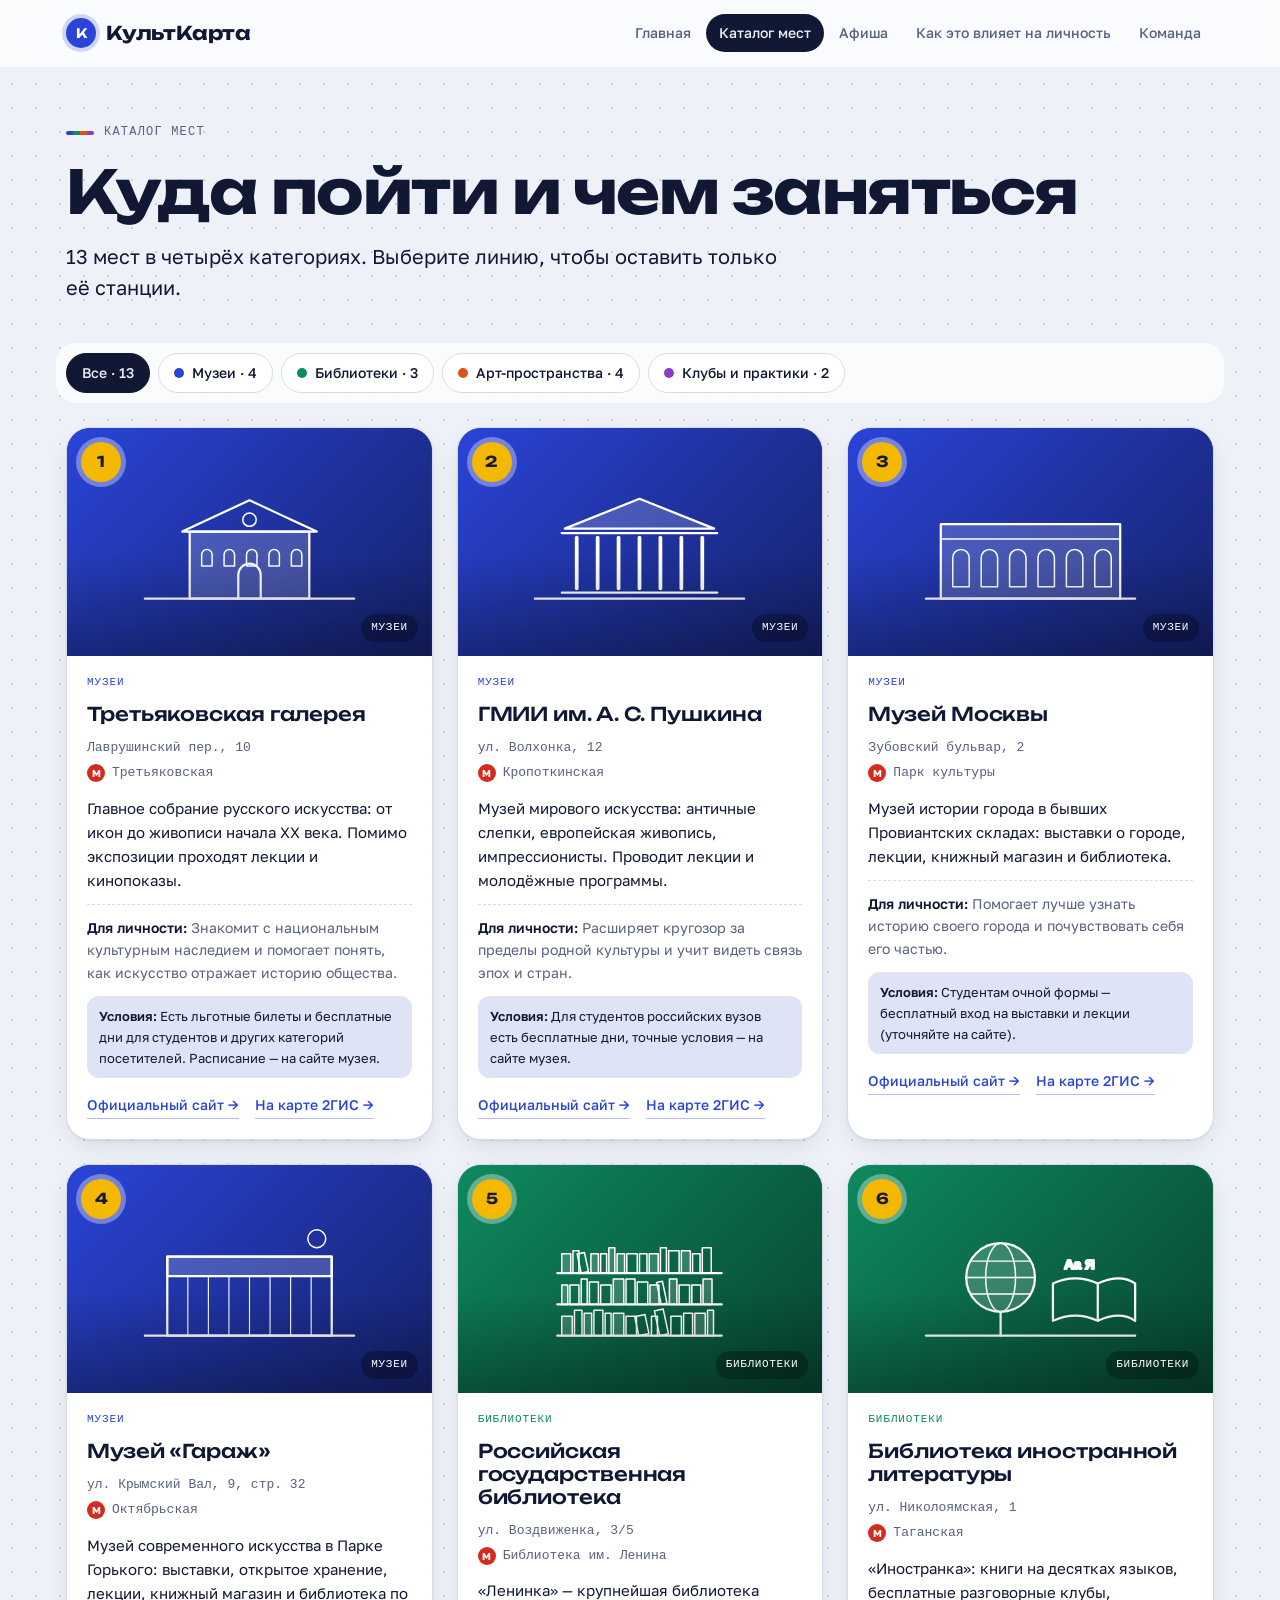
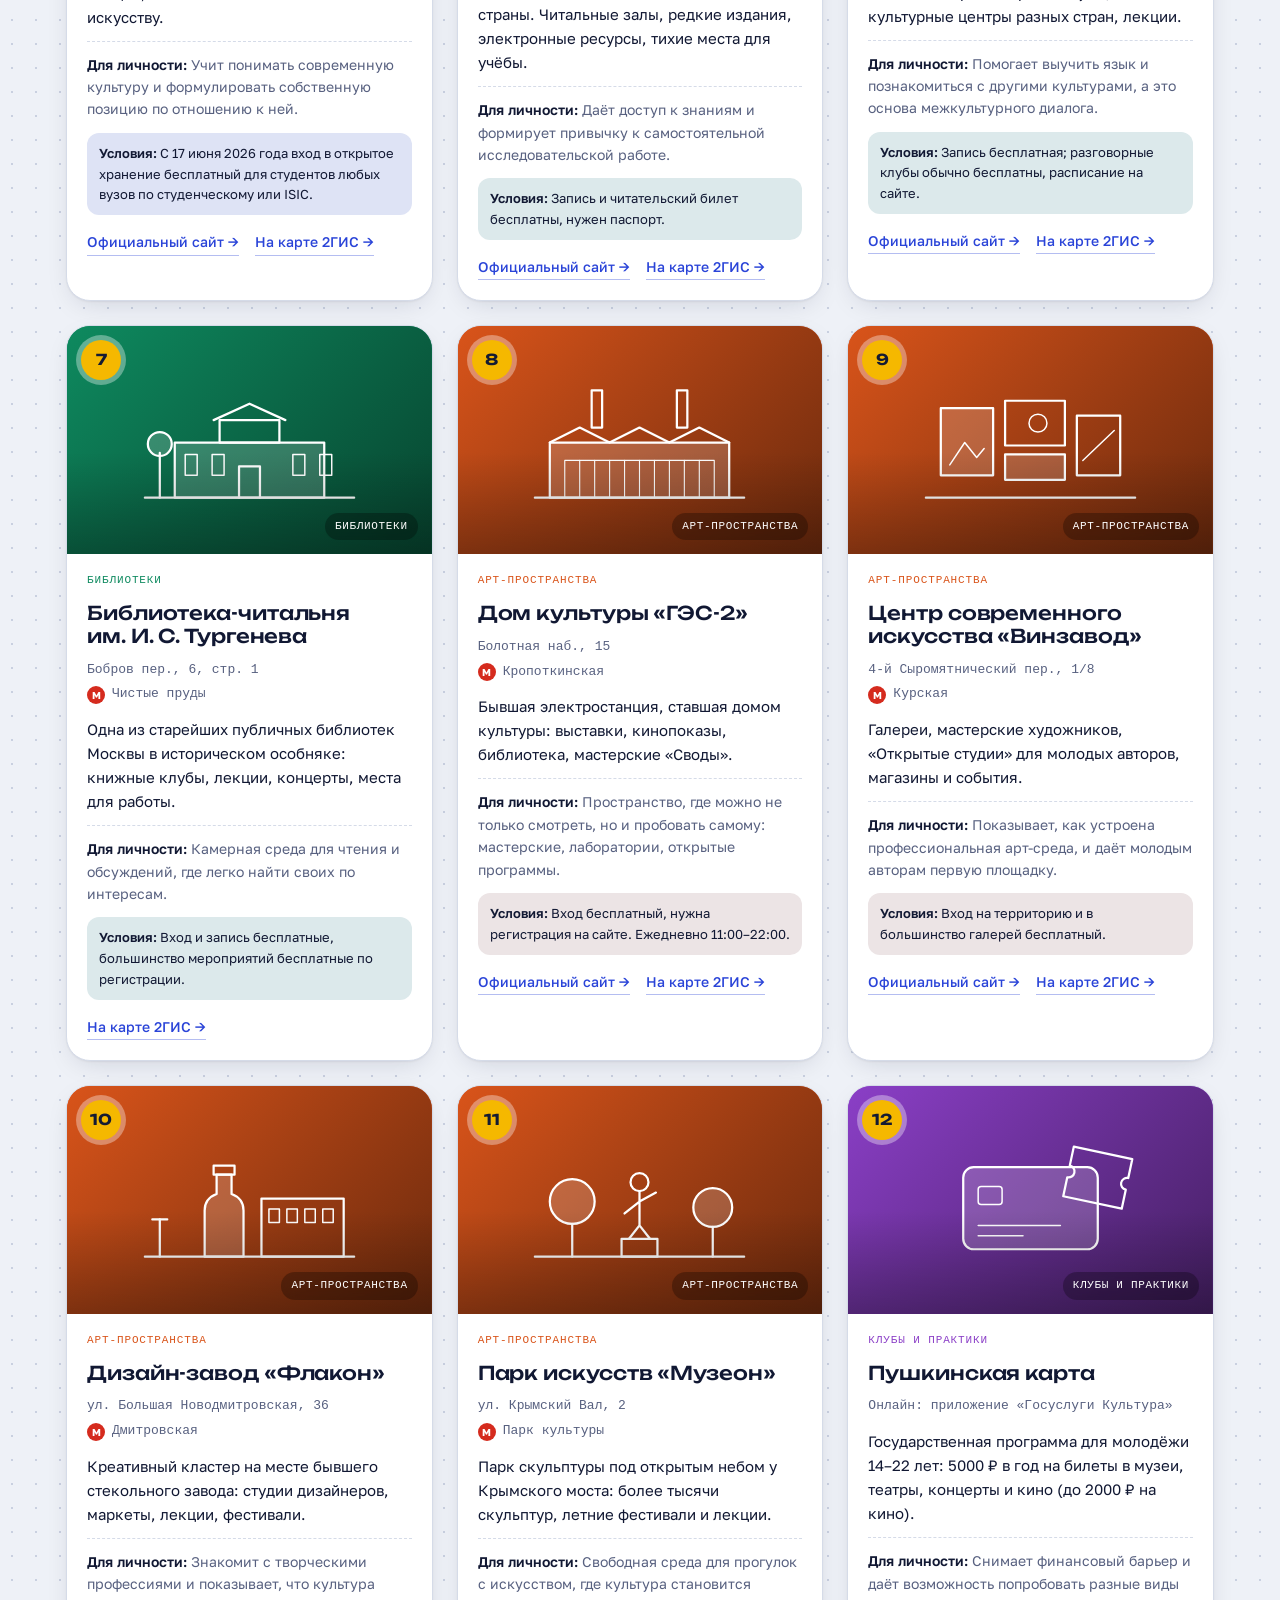
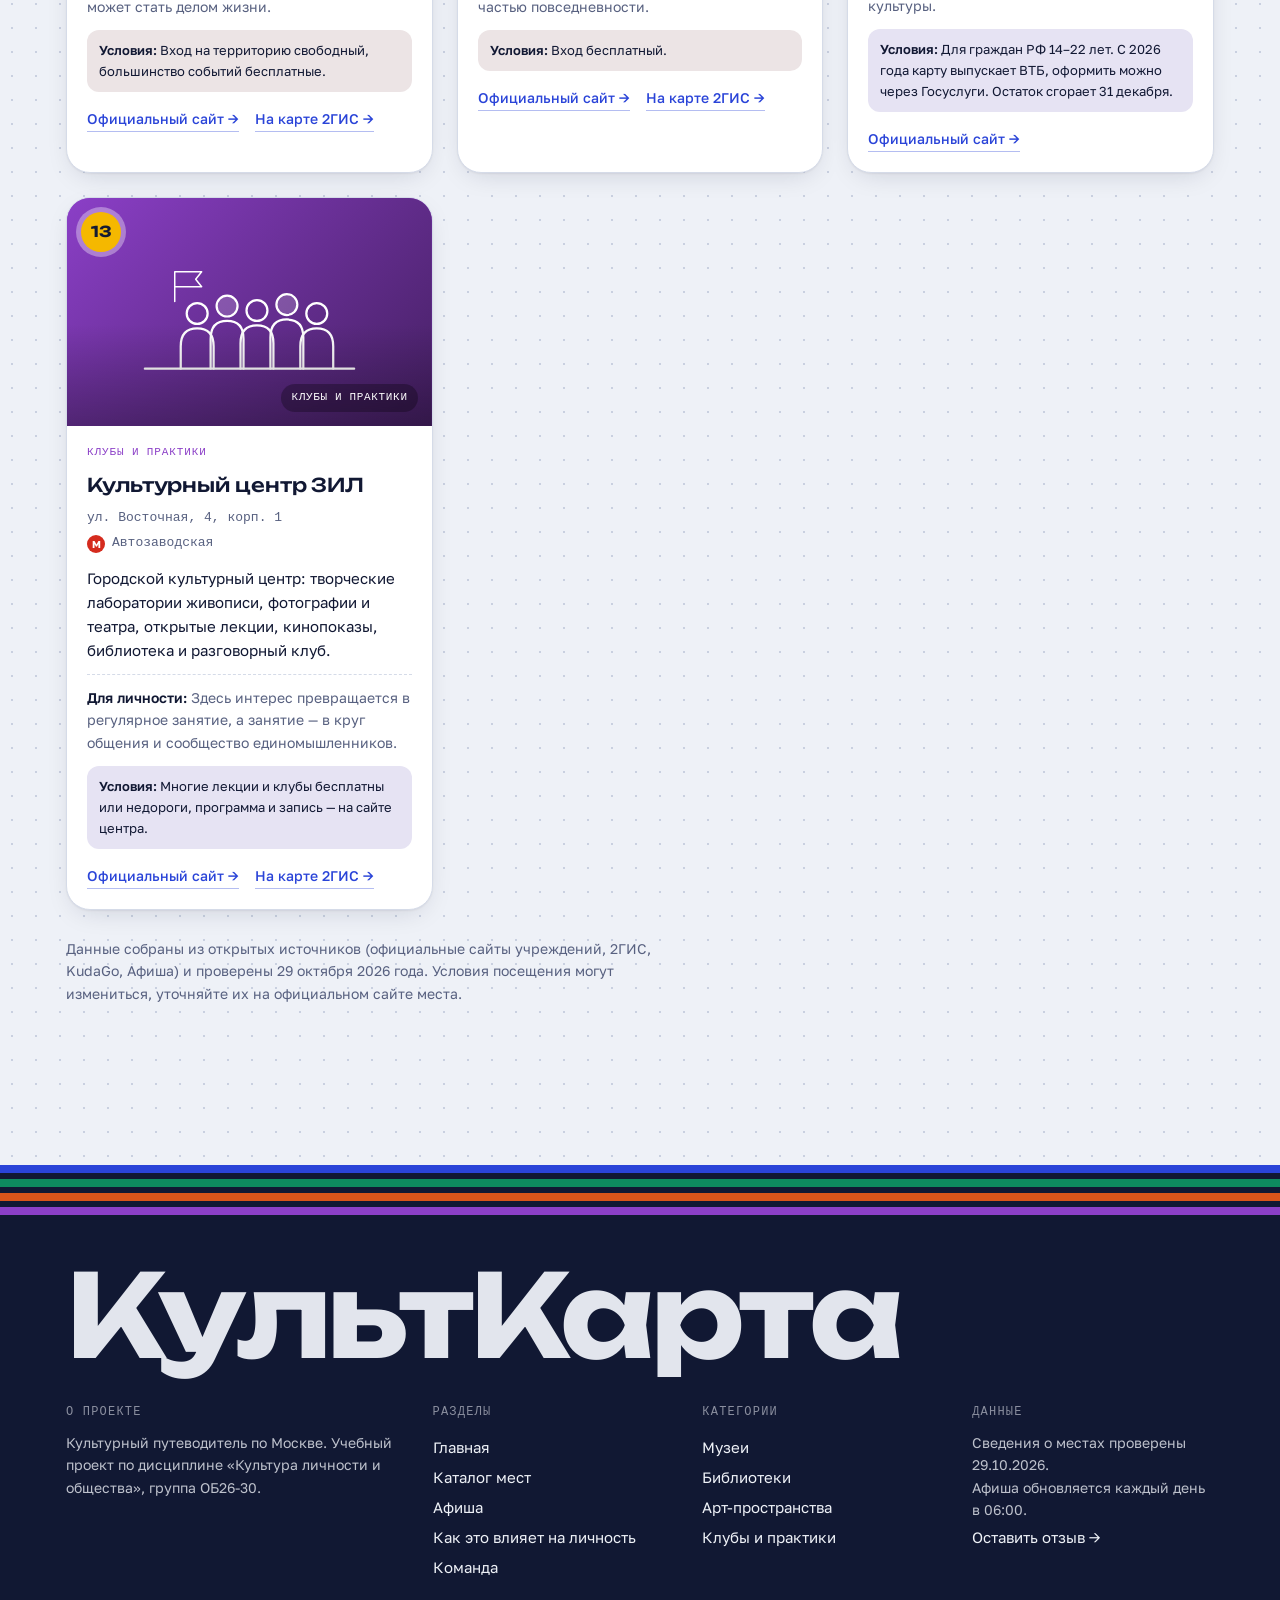
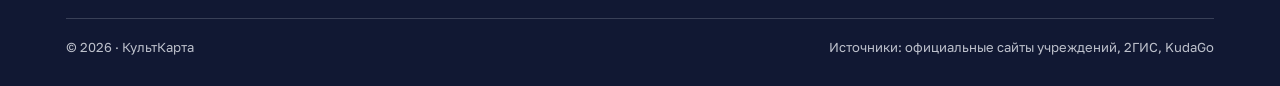
==== commit 35efaac4: "Add files via upload" ====
--- a/KultKarta_site/catalog.html
+++ b/KultKarta_site/catalog.html
@@ -12,20 +12,21 @@
 <link rel="stylesheet" href="style.css">
 </head>
 <body>
+<div class="progress" aria-hidden="true"></div>
 <header class="top"><div class="wrap">
 <a class="logo" href="index.html"><span>К</span>КультКарта</a>
-<nav aria-label="Разделы сайта"><a href="index.html">Главная</a><a href="catalog.html" aria-current="page">Каталог мест</a><a href="lichnost.html">Как это влияет на личность</a><a href="team.html">Команда</a></nav>
+<nav aria-label="Разделы сайта"><a href="index.html">Главная</a><a href="catalog.html" aria-current="page">Каталог мест</a><a href="afisha.html">Афиша</a><a href="lichnost.html">Как это влияет на личность</a><a href="team.html">Команда</a></nav>
 </div></header>
 <main class="wrap">
 <section class="catalog">
  <div class="cat-head">
-  <span class="eyebrow">Каталог мест</span>
-  <h1 style="font-size:clamp(26px,4vw,40px)">Куда пойти и&nbsp;чем заняться</h1>
-  <div class="filter" role="radiogroup" aria-label="Фильтр по категориям"><input type="radio" name="f" id="f-all" checked><label for="f-all">Все · 13</label><input type="radio" name="f" id="f-museum"><label for="f-museum" id="cat-museum"><i style="background:var(--c-museum)"></i>Музеи · 4</label><input type="radio" name="f" id="f-lib"><label for="f-lib" id="cat-lib"><i style="background:var(--c-lib)"></i>Библиотеки · 3</label><input type="radio" name="f" id="f-art"><label for="f-art" id="cat-art"><i style="background:var(--c-art)"></i>Арт-пространства · 4</label><input type="radio" name="f" id="f-club"><label for="f-club" id="cat-club"><i style="background:var(--c-club)"></i>Клубы и практики · 2</label></div>
- </div>
+  <div class="page-title"><span class="eyebrow">Каталог мест</span>
+  <h1>Куда пойти и&nbsp;чем заняться</h1><p class="lead">13 мест в четырёх категориях. Выберите линию, чтобы оставить только её станции.</p></div>
+ </div>
+ <div class="filter" role="radiogroup" aria-label="Фильтр по категориям"><input type="radio" name="f" id="f-all" checked><label for="f-all">Все · 13</label><input type="radio" name="f" id="f-museum"><label for="f-museum" id="cat-museum"><i style="background:var(--c-museum)"></i>Музеи · 4</label><input type="radio" name="f" id="f-lib"><label for="f-lib" id="cat-lib"><i style="background:var(--c-lib)"></i>Библиотеки · 3</label><input type="radio" name="f" id="f-art"><label for="f-art" id="cat-art"><i style="background:var(--c-art)"></i>Арт-пространства · 4</label><input type="radio" name="f" id="f-club"><label for="f-club" id="cat-club"><i style="background:var(--c-club)"></i>Клубы и практики · 2</label></div>
  <div class="grid">
 <article class="card c-museum" id="place-1">
- <div class="photo" role="img" aria-label="Третьяковская галерея" style="background-image:url(img/01.jpg),url(&quot;data:image/svg+xml,%3Csvg%20xmlns%3D%22http%3A//www.w3.org/2000/svg%22%20viewBox%3D%22-40%20-20%20400%20240%22%3E%3Cg%20stroke%3D%22%23fff%22%20stroke-width%3D%223%22%20fill%3D%22none%22%20stroke-linecap%3D%22round%22%20stroke-linejoin%3D%22round%22%3E%3Cline%20x1%3D%2220%22%20y1%3D%22170%22%20x2%3D%22300%22%20y2%3D%22170%22%20/%3E%3Crect%20x%3D%2280%22%20y%3D%2280%22%20width%3D%22160%22%20height%3D%2290%22%20%20fill%3D%22%23fff%22%20fill-opacity%3D%22.18%22/%3E%3Cpath%20d%3D%22M70%2080%20L160%2038%20L250%2080%20Z%22%20/%3E%3Ccircle%20cx%3D%22160%22%20cy%3D%2264%22%20r%3D%229%22%20%20stroke-width%3D%222%22/%3E%3Cpath%20d%3D%22M96%20126%20V111.0%20A7.0%207.0%200%200%201%20110%20111.0%20V126%20Z%22%20%20stroke-width%3D%222%22/%3E%3Cpath%20d%3D%22M126%20126%20V111.0%20A7.0%207.0%200%200%201%20140%20111.0%20V126%20Z%22%20%20stroke-width%3D%222%22/%3E%3Cpath%20d%3D%22M156%20126%20V111.0%20A7.0%207.0%200%200%201%20170%20111.0%20V126%20Z%22%20%20stroke-width%3D%222%22/%3E%3Cpath%20d%3D%22M186%20126%20V111.0%20A7.0%207.0%200%200%201%20200%20111.0%20V126%20Z%22%20%20stroke-width%3D%222%22/%3E%3Cpath%20d%3D%22M216%20126%20V111.0%20A7.0%207.0%200%200%201%20230%20111.0%20V126%20Z%22%20%20stroke-width%3D%222%22/%3E%3Cpath%20d%3D%22M145%20170%20V138%20A15%2015%200%200%201%20175%20138%20V170%22%20/%3E%3C/g%3E%3C/svg%3E&quot;),linear-gradient(135deg,var(--c),color-mix(in srgb,var(--c) 55%,#000))"><span class="num">1</span></div>
+ <div class="photo" role="img" aria-label="Третьяковская галерея" style="--img:url(img/01.jpg),url(&quot;data:image/svg+xml,%3Csvg%20xmlns%3D%22http%3A//www.w3.org/2000/svg%22%20viewBox%3D%22-40%20-20%20400%20240%22%3E%3Cg%20stroke%3D%22%23fff%22%20stroke-width%3D%223%22%20fill%3D%22none%22%20stroke-linecap%3D%22round%22%20stroke-linejoin%3D%22round%22%3E%3Cline%20x1%3D%2220%22%20y1%3D%22170%22%20x2%3D%22300%22%20y2%3D%22170%22%20/%3E%3Crect%20x%3D%2280%22%20y%3D%2280%22%20width%3D%22160%22%20height%3D%2290%22%20%20fill%3D%22%23fff%22%20fill-opacity%3D%22.18%22/%3E%3Cpath%20d%3D%22M70%2080%20L160%2038%20L250%2080%20Z%22%20/%3E%3Ccircle%20cx%3D%22160%22%20cy%3D%2264%22%20r%3D%229%22%20%20stroke-width%3D%222%22/%3E%3Cpath%20d%3D%22M96%20126%20V111.0%20A7.0%207.0%200%200%201%20110%20111.0%20V126%20Z%22%20%20stroke-width%3D%222%22/%3E%3Cpath%20d%3D%22M126%20126%20V111.0%20A7.0%207.0%200%200%201%20140%20111.0%20V126%20Z%22%20%20stroke-width%3D%222%22/%3E%3Cpath%20d%3D%22M156%20126%20V111.0%20A7.0%207.0%200%200%201%20170%20111.0%20V126%20Z%22%20%20stroke-width%3D%222%22/%3E%3Cpath%20d%3D%22M186%20126%20V111.0%20A7.0%207.0%200%200%201%20200%20111.0%20V126%20Z%22%20%20stroke-width%3D%222%22/%3E%3Cpath%20d%3D%22M216%20126%20V111.0%20A7.0%207.0%200%200%201%20230%20111.0%20V126%20Z%22%20%20stroke-width%3D%222%22/%3E%3Cpath%20d%3D%22M145%20170%20V138%20A15%2015%200%200%201%20175%20138%20V170%22%20/%3E%3C/g%3E%3C/svg%3E&quot;),linear-gradient(135deg,var(--c),color-mix(in srgb,var(--c) 50%,#000))"><span class="num">1</span><span class="line">Музеи</span></div>
  <div class="body">
   <span class="tag">Музеи</span>
   <h3>Третьяковская галерея</h3>
@@ -33,10 +34,11 @@
   <p class="desc">Главное собрание русского искусства: от икон до живописи начала XX века. Помимо экспозиции проходят лекции и кинопоказы.</p>
   <p class="why"><strong>Для личности:</strong> Знакомит с национальным культурным наследием и помогает понять, как искусство отражает историю общества.</p>
   <p class="stud"><strong>Условия:</strong> Есть льготные билеты и бесплатные дни для студентов и других категорий посетителей. Расписание — на сайте музея.</p>
+  
   <div class="links"><a href="https://www.tretyakovgallery.ru/" target="_blank" rel="noopener">Официальный сайт →</a><a href="https://2gis.ru/moscow/search/%D0%9B%D0%B0%D0%B2%D1%80%D1%83%D1%88%D0%B8%D0%BD%D1%81%D0%BA%D0%B8%D0%B9%20%D0%BF%D0%B5%D1%80.%2C%2010" target="_blank" rel="noopener">На карте 2ГИС →</a></div>
  </div>
 </article><article class="card c-museum" id="place-2">
- <div class="photo" role="img" aria-label="ГМИИ им. А. С. Пушкина" style="background-image:url(img/02.jpg),url(&quot;data:image/svg+xml,%3Csvg%20xmlns%3D%22http%3A//www.w3.org/2000/svg%22%20viewBox%3D%22-40%20-20%20400%20240%22%3E%3Cg%20stroke%3D%22%23fff%22%20stroke-width%3D%223%22%20fill%3D%22none%22%20stroke-linecap%3D%22round%22%20stroke-linejoin%3D%22round%22%3E%3Cline%20x1%3D%2220%22%20y1%3D%22170%22%20x2%3D%22300%22%20y2%3D%22170%22%20/%3E%3Cpath%20d%3D%22M60%2076%20L160%2036%20L260%2076%20Z%22%20%20fill%3D%22%23fff%22%20fill-opacity%3D%22.18%22/%3E%3Cline%20x1%3D%2256%22%20y1%3D%2282%22%20x2%3D%22264%22%20y2%3D%2282%22%20/%3E%3Cline%20x1%3D%2256%22%20y1%3D%22162%22%20x2%3D%22264%22%20y2%3D%22162%22%20/%3E%3Cline%20x1%3D%2276%22%20y1%3D%2288%22%20x2%3D%2276%22%20y2%3D%22156%22%20%20stroke-width%3D%225%22/%3E%3Cline%20x1%3D%22104%22%20y1%3D%2288%22%20x2%3D%22104%22%20y2%3D%22156%22%20%20stroke-width%3D%225%22/%3E%3Cline%20x1%3D%22132%22%20y1%3D%2288%22%20x2%3D%22132%22%20y2%3D%22156%22%20%20stroke-width%3D%225%22/%3E%3Cline%20x1%3D%22160%22%20y1%3D%2288%22%20x2%3D%22160%22%20y2%3D%22156%22%20%20stroke-width%3D%225%22/%3E%3Cline%20x1%3D%22188%22%20y1%3D%2288%22%20x2%3D%22188%22%20y2%3D%22156%22%20%20stroke-width%3D%225%22/%3E%3Cline%20x1%3D%22216%22%20y1%3D%2288%22%20x2%3D%22216%22%20y2%3D%22156%22%20%20stroke-width%3D%225%22/%3E%3Cline%20x1%3D%22244%22%20y1%3D%2288%22%20x2%3D%22244%22%20y2%3D%22156%22%20%20stroke-width%3D%225%22/%3E%3C/g%3E%3C/svg%3E&quot;),linear-gradient(135deg,var(--c),color-mix(in srgb,var(--c) 55%,#000))"><span class="num">2</span></div>
+ <div class="photo" role="img" aria-label="ГМИИ им. А. С. Пушкина" style="--img:url(img/02.jpg),url(&quot;data:image/svg+xml,%3Csvg%20xmlns%3D%22http%3A//www.w3.org/2000/svg%22%20viewBox%3D%22-40%20-20%20400%20240%22%3E%3Cg%20stroke%3D%22%23fff%22%20stroke-width%3D%223%22%20fill%3D%22none%22%20stroke-linecap%3D%22round%22%20stroke-linejoin%3D%22round%22%3E%3Cline%20x1%3D%2220%22%20y1%3D%22170%22%20x2%3D%22300%22%20y2%3D%22170%22%20/%3E%3Cpath%20d%3D%22M60%2076%20L160%2036%20L260%2076%20Z%22%20%20fill%3D%22%23fff%22%20fill-opacity%3D%22.18%22/%3E%3Cline%20x1%3D%2256%22%20y1%3D%2282%22%20x2%3D%22264%22%20y2%3D%2282%22%20/%3E%3Cline%20x1%3D%2256%22%20y1%3D%22162%22%20x2%3D%22264%22%20y2%3D%22162%22%20/%3E%3Cline%20x1%3D%2276%22%20y1%3D%2288%22%20x2%3D%2276%22%20y2%3D%22156%22%20%20stroke-width%3D%225%22/%3E%3Cline%20x1%3D%22104%22%20y1%3D%2288%22%20x2%3D%22104%22%20y2%3D%22156%22%20%20stroke-width%3D%225%22/%3E%3Cline%20x1%3D%22132%22%20y1%3D%2288%22%20x2%3D%22132%22%20y2%3D%22156%22%20%20stroke-width%3D%225%22/%3E%3Cline%20x1%3D%22160%22%20y1%3D%2288%22%20x2%3D%22160%22%20y2%3D%22156%22%20%20stroke-width%3D%225%22/%3E%3Cline%20x1%3D%22188%22%20y1%3D%2288%22%20x2%3D%22188%22%20y2%3D%22156%22%20%20stroke-width%3D%225%22/%3E%3Cline%20x1%3D%22216%22%20y1%3D%2288%22%20x2%3D%22216%22%20y2%3D%22156%22%20%20stroke-width%3D%225%22/%3E%3Cline%20x1%3D%22244%22%20y1%3D%2288%22%20x2%3D%22244%22%20y2%3D%22156%22%20%20stroke-width%3D%225%22/%3E%3C/g%3E%3C/svg%3E&quot;),linear-gradient(135deg,var(--c),color-mix(in srgb,var(--c) 50%,#000))"><span class="num">2</span><span class="line">Музеи</span></div>
  <div class="body">
   <span class="tag">Музеи</span>
   <h3>ГМИИ им. А. С. Пушкина</h3>
@@ -44,10 +46,11 @@
   <p class="desc">Музей мирового искусства: античные слепки, европейская живопись, импрессионисты. Проводит лекции и молодёжные программы.</p>
   <p class="why"><strong>Для личности:</strong> Расширяет кругозор за пределы родной культуры и учит видеть связь эпох и стран.</p>
   <p class="stud"><strong>Условия:</strong> Для студентов российских вузов есть бесплатные дни, точные условия — на сайте музея.</p>
+  
   <div class="links"><a href="https://pushkinmuseum.art/" target="_blank" rel="noopener">Официальный сайт →</a><a href="https://2gis.ru/moscow/search/%D1%83%D0%BB.%20%D0%92%D0%BE%D0%BB%D1%85%D0%BE%D0%BD%D0%BA%D0%B0%2C%2012" target="_blank" rel="noopener">На карте 2ГИС →</a></div>
  </div>
 </article><article class="card c-museum" id="place-3">
- <div class="photo" role="img" aria-label="Музей Москвы" style="background-image:url(img/03.jpg),url(&quot;data:image/svg+xml,%3Csvg%20xmlns%3D%22http%3A//www.w3.org/2000/svg%22%20viewBox%3D%22-40%20-20%20400%20240%22%3E%3Cg%20stroke%3D%22%23fff%22%20stroke-width%3D%223%22%20fill%3D%22none%22%20stroke-linecap%3D%22round%22%20stroke-linejoin%3D%22round%22%3E%3Cline%20x1%3D%2220%22%20y1%3D%22170%22%20x2%3D%22300%22%20y2%3D%22170%22%20/%3E%3Crect%20x%3D%2240%22%20y%3D%2270%22%20width%3D%22240%22%20height%3D%22100%22%20%20fill%3D%22%23fff%22%20fill-opacity%3D%22.18%22/%3E%3Cline%20x1%3D%2240%22%20y1%3D%2290%22%20x2%3D%22280%22%20y2%3D%2290%22%20%20stroke-width%3D%222%22/%3E%3Cpath%20d%3D%22M56%20154%20V115.0%20A11.0%2011.0%200%200%201%2078%20115.0%20V154%20Z%22%20%20stroke-width%3D%222%22/%3E%3Cpath%20d%3D%22M94%20154%20V115.0%20A11.0%2011.0%200%200%201%20116%20115.0%20V154%20Z%22%20%20stroke-width%3D%222%22/%3E%3Cpath%20d%3D%22M132%20154%20V115.0%20A11.0%2011.0%200%200%201%20154%20115.0%20V154%20Z%22%20%20stroke-width%3D%222%22/%3E%3Cpath%20d%3D%22M170%20154%20V115.0%20A11.0%2011.0%200%200%201%20192%20115.0%20V154%20Z%22%20%20stroke-width%3D%222%22/%3E%3Cpath%20d%3D%22M208%20154%20V115.0%20A11.0%2011.0%200%200%201%20230%20115.0%20V154%20Z%22%20%20stroke-width%3D%222%22/%3E%3Cpath%20d%3D%22M246%20154%20V115.0%20A11.0%2011.0%200%200%201%20268%20115.0%20V154%20Z%22%20%20stroke-width%3D%222%22/%3E%3C/g%3E%3C/svg%3E&quot;),linear-gradient(135deg,var(--c),color-mix(in srgb,var(--c) 55%,#000))"><span class="num">3</span></div>
+ <div class="photo" role="img" aria-label="Музей Москвы" style="--img:url(img/03.jpg),url(&quot;data:image/svg+xml,%3Csvg%20xmlns%3D%22http%3A//www.w3.org/2000/svg%22%20viewBox%3D%22-40%20-20%20400%20240%22%3E%3Cg%20stroke%3D%22%23fff%22%20stroke-width%3D%223%22%20fill%3D%22none%22%20stroke-linecap%3D%22round%22%20stroke-linejoin%3D%22round%22%3E%3Cline%20x1%3D%2220%22%20y1%3D%22170%22%20x2%3D%22300%22%20y2%3D%22170%22%20/%3E%3Crect%20x%3D%2240%22%20y%3D%2270%22%20width%3D%22240%22%20height%3D%22100%22%20%20fill%3D%22%23fff%22%20fill-opacity%3D%22.18%22/%3E%3Cline%20x1%3D%2240%22%20y1%3D%2290%22%20x2%3D%22280%22%20y2%3D%2290%22%20%20stroke-width%3D%222%22/%3E%3Cpath%20d%3D%22M56%20154%20V115.0%20A11.0%2011.0%200%200%201%2078%20115.0%20V154%20Z%22%20%20stroke-width%3D%222%22/%3E%3Cpath%20d%3D%22M94%20154%20V115.0%20A11.0%2011.0%200%200%201%20116%20115.0%20V154%20Z%22%20%20stroke-width%3D%222%22/%3E%3Cpath%20d%3D%22M132%20154%20V115.0%20A11.0%2011.0%200%200%201%20154%20115.0%20V154%20Z%22%20%20stroke-width%3D%222%22/%3E%3Cpath%20d%3D%22M170%20154%20V115.0%20A11.0%2011.0%200%200%201%20192%20115.0%20V154%20Z%22%20%20stroke-width%3D%222%22/%3E%3Cpath%20d%3D%22M208%20154%20V115.0%20A11.0%2011.0%200%200%201%20230%20115.0%20V154%20Z%22%20%20stroke-width%3D%222%22/%3E%3Cpath%20d%3D%22M246%20154%20V115.0%20A11.0%2011.0%200%200%201%20268%20115.0%20V154%20Z%22%20%20stroke-width%3D%222%22/%3E%3C/g%3E%3C/svg%3E&quot;),linear-gradient(135deg,var(--c),color-mix(in srgb,var(--c) 50%,#000))"><span class="num">3</span><span class="line">Музеи</span></div>
  <div class="body">
   <span class="tag">Музеи</span>
   <h3>Музей Москвы</h3>
@@ -55,10 +58,11 @@
   <p class="desc">Музей истории города в бывших Провиантских складах: выставки о городе, лекции, книжный магазин и библиотека.</p>
   <p class="why"><strong>Для личности:</strong> Помогает лучше узнать историю своего города и почувствовать себя его частью.</p>
   <p class="stud"><strong>Условия:</strong> Студентам очной формы — бесплатный вход на выставки и лекции (уточняйте на сайте).</p>
+  
   <div class="links"><a href="https://mosmuseum.ru/" target="_blank" rel="noopener">Официальный сайт →</a><a href="https://2gis.ru/moscow/search/%D0%97%D1%83%D0%B1%D0%BE%D0%B2%D1%81%D0%BA%D0%B8%D0%B9%20%D0%B1%D1%83%D0%BB%D1%8C%D0%B2%D0%B0%D1%80%2C%202" target="_blank" rel="noopener">На карте 2ГИС →</a></div>
  </div>
 </article><article class="card c-museum" id="place-4">
- <div class="photo" role="img" aria-label="Музей «Гараж»" style="background-image:url(img/04.jpg),url(&quot;data:image/svg+xml,%3Csvg%20xmlns%3D%22http%3A//www.w3.org/2000/svg%22%20viewBox%3D%22-40%20-20%20400%20240%22%3E%3Cg%20stroke%3D%22%23fff%22%20stroke-width%3D%223%22%20fill%3D%22none%22%20stroke-linecap%3D%22round%22%20stroke-linejoin%3D%22round%22%3E%3Cline%20x1%3D%2220%22%20y1%3D%22170%22%20x2%3D%22300%22%20y2%3D%22170%22%20/%3E%3Crect%20x%3D%2250%22%20y%3D%2264%22%20width%3D%22220%22%20height%3D%22106%22%20/%3E%3Crect%20x%3D%2250%22%20y%3D%2264%22%20width%3D%22220%22%20height%3D%2226%22%20%20fill%3D%22%23fff%22%20fill-opacity%3D%22.18%22/%3E%3Cline%20x1%3D%2277.5%22%20y1%3D%2290%22%20x2%3D%2277.5%22%20y2%3D%22170%22%20%20stroke-width%3D%221.5%22/%3E%3Cline%20x1%3D%22105.0%22%20y1%3D%2290%22%20x2%3D%22105.0%22%20y2%3D%22170%22%20%20stroke-width%3D%221.5%22/%3E%3Cline%20x1%3D%22132.5%22%20y1%3D%2290%22%20x2%3D%22132.5%22%20y2%3D%22170%22%20%20stroke-width%3D%221.5%22/%3E%3Cline%20x1%3D%22160.0%22%20y1%3D%2290%22%20x2%3D%22160.0%22%20y2%3D%22170%22%20%20stroke-width%3D%221.5%22/%3E%3Cline%20x1%3D%22187.5%22%20y1%3D%2290%22%20x2%3D%22187.5%22%20y2%3D%22170%22%20%20stroke-width%3D%221.5%22/%3E%3Cline%20x1%3D%22215.0%22%20y1%3D%2290%22%20x2%3D%22215.0%22%20y2%3D%22170%22%20%20stroke-width%3D%221.5%22/%3E%3Cline%20x1%3D%22242.5%22%20y1%3D%2290%22%20x2%3D%22242.5%22%20y2%3D%22170%22%20%20stroke-width%3D%221.5%22/%3E%3Ccircle%20cx%3D%22250%22%20cy%3D%2240%22%20r%3D%2212%22%20%20stroke-width%3D%222%22/%3E%3C/g%3E%3C/svg%3E&quot;),linear-gradient(135deg,var(--c),color-mix(in srgb,var(--c) 55%,#000))"><span class="num">4</span></div>
+ <div class="photo" role="img" aria-label="Музей «Гараж»" style="--img:url(img/04.jpg),url(&quot;data:image/svg+xml,%3Csvg%20xmlns%3D%22http%3A//www.w3.org/2000/svg%22%20viewBox%3D%22-40%20-20%20400%20240%22%3E%3Cg%20stroke%3D%22%23fff%22%20stroke-width%3D%223%22%20fill%3D%22none%22%20stroke-linecap%3D%22round%22%20stroke-linejoin%3D%22round%22%3E%3Cline%20x1%3D%2220%22%20y1%3D%22170%22%20x2%3D%22300%22%20y2%3D%22170%22%20/%3E%3Crect%20x%3D%2250%22%20y%3D%2264%22%20width%3D%22220%22%20height%3D%22106%22%20/%3E%3Crect%20x%3D%2250%22%20y%3D%2264%22%20width%3D%22220%22%20height%3D%2226%22%20%20fill%3D%22%23fff%22%20fill-opacity%3D%22.18%22/%3E%3Cline%20x1%3D%2277.5%22%20y1%3D%2290%22%20x2%3D%2277.5%22%20y2%3D%22170%22%20%20stroke-width%3D%221.5%22/%3E%3Cline%20x1%3D%22105.0%22%20y1%3D%2290%22%20x2%3D%22105.0%22%20y2%3D%22170%22%20%20stroke-width%3D%221.5%22/%3E%3Cline%20x1%3D%22132.5%22%20y1%3D%2290%22%20x2%3D%22132.5%22%20y2%3D%22170%22%20%20stroke-width%3D%221.5%22/%3E%3Cline%20x1%3D%22160.0%22%20y1%3D%2290%22%20x2%3D%22160.0%22%20y2%3D%22170%22%20%20stroke-width%3D%221.5%22/%3E%3Cline%20x1%3D%22187.5%22%20y1%3D%2290%22%20x2%3D%22187.5%22%20y2%3D%22170%22%20%20stroke-width%3D%221.5%22/%3E%3Cline%20x1%3D%22215.0%22%20y1%3D%2290%22%20x2%3D%22215.0%22%20y2%3D%22170%22%20%20stroke-width%3D%221.5%22/%3E%3Cline%20x1%3D%22242.5%22%20y1%3D%2290%22%20x2%3D%22242.5%22%20y2%3D%22170%22%20%20stroke-width%3D%221.5%22/%3E%3Ccircle%20cx%3D%22250%22%20cy%3D%2240%22%20r%3D%2212%22%20%20stroke-width%3D%222%22/%3E%3C/g%3E%3C/svg%3E&quot;),linear-gradient(135deg,var(--c),color-mix(in srgb,var(--c) 50%,#000))"><span class="num">4</span><span class="line">Музеи</span></div>
  <div class="body">
   <span class="tag">Музеи</span>
   <h3>Музей «Гараж»</h3>
@@ -66,10 +70,11 @@
   <p class="desc">Музей современного искусства в Парке Горького: выставки, открытое хранение, лекции, книжный магазин и библиотека по искусству.</p>
   <p class="why"><strong>Для личности:</strong> Учит понимать современную культуру и формулировать собственную позицию по отношению к ней.</p>
   <p class="stud"><strong>Условия:</strong> С 17 июня 2026 года вход в открытое хранение бесплатный для студентов любых вузов по студенческому или ISIC.</p>
+  
   <div class="links"><a href="https://garagemca.org/" target="_blank" rel="noopener">Официальный сайт →</a><a href="https://2gis.ru/moscow/search/%D1%83%D0%BB.%20%D0%9A%D1%80%D1%8B%D0%BC%D1%81%D0%BA%D0%B8%D0%B9%20%D0%92%D0%B0%D0%BB%2C%209%2C%20%D1%81%D1%82%D1%80.%2032" target="_blank" rel="noopener">На карте 2ГИС →</a></div>
  </div>
 </article><article class="card c-lib" id="place-5">
- <div class="photo" role="img" aria-label="Российская государственная библиотека" style="background-image:url(img/05.jpg),url(&quot;data:image/svg+xml,%3Csvg%20xmlns%3D%22http%3A//www.w3.org/2000/svg%22%20viewBox%3D%22-40%20-20%20400%20240%22%3E%3Cg%20stroke%3D%22%23fff%22%20stroke-width%3D%223%22%20fill%3D%22none%22%20stroke-linecap%3D%22round%22%20stroke-linejoin%3D%22round%22%3E%3Cline%20x1%3D%2250%22%20y1%3D%2286%22%20x2%3D%22270%22%20y2%3D%2286%22%20/%3E%3Crect%20x%3D%2256%22%20y%3D%2260%22%20width%3D%2212%22%20height%3D%2226%22%20%20stroke-width%3D%222%22%20fill%3D%22%23fff%22%20fill-opacity%3D%22.18%22/%3E%3Crect%20x%3D%2271%22%20y%3D%2256%22%20width%3D%228%22%20height%3D%2230%22%20%20stroke-width%3D%222%22%20/%3E%3Crect%20x%3D%2282%22%20y%3D%2260%22%20width%3D%2210%22%20height%3D%2226%22%20%20stroke-width%3D%222%22%20%20transform%3D%22rotate%28-12%2082%2086%29%22/%3E%3Crect%20x%3D%2295%22%20y%3D%2260%22%20width%3D%2210%22%20height%3D%2226%22%20%20stroke-width%3D%222%22%20fill%3D%22%23fff%22%20fill-opacity%3D%22.18%22/%3E%3Crect%20x%3D%22108%22%20y%3D%2260%22%20width%3D%228%22%20height%3D%2226%22%20%20stroke-width%3D%222%22%20/%3E%3Crect%20x%3D%22119%22%20y%3D%2252%22%20width%3D%228%22%20height%3D%2234%22%20%20stroke-width%3D%222%22%20fill%3D%22%23fff%22%20fill-opacity%3D%22.18%22/%3E%3Crect%20x%3D%22130%22%20y%3D%2260%22%20width%3D%2210%22%20height%3D%2226%22%20%20stroke-width%3D%222%22%20fill%3D%22%23fff%22%20fill-opacity%3D%22.18%22/%3E%3Crect%20x%3D%22143%22%20y%3D%2260%22%20width%3D%2214%22%20height%3D%2226%22%20%20stroke-width%3D%222%22%20/%3E%3Crect%20x%3D%22160%22%20y%3D%2260%22%20width%3D%2210%22%20height%3D%2226%22%20%20stroke-width%3D%222%22%20/%3E%3Crect%20x%3D%22173%22%20y%3D%2260%22%20width%3D%2212%22%20height%3D%2226%22%20%20stroke-width%3D%222%22%20fill%3D%22%23fff%22%20fill-opacity%3D%22.18%22/%3E%3Crect%20x%3D%22188%22%20y%3D%2252%22%20width%3D%228%22%20height%3D%2234%22%20%20stroke-width%3D%222%22%20/%3E%3Crect%20x%3D%22199%22%20y%3D%2256%22%20width%3D%2214%22%20height%3D%2230%22%20%20stroke-width%3D%222%22%20/%3E%3Crect%20x%3D%22216%22%20y%3D%2256%22%20width%3D%2212%22%20height%3D%2230%22%20%20stroke-width%3D%222%22%20fill%3D%22%23fff%22%20fill-opacity%3D%22.18%22/%3E%3Crect%20x%3D%22231%22%20y%3D%2260%22%20width%3D%2210%22%20height%3D%2226%22%20%20stroke-width%3D%222%22%20/%3E%3Crect%20x%3D%22244%22%20y%3D%2252%22%20width%3D%2212%22%20height%3D%2234%22%20%20stroke-width%3D%222%22%20/%3E%3Cline%20x1%3D%2250%22%20y1%3D%22128%22%20x2%3D%22270%22%20y2%3D%22128%22%20/%3E%3Crect%20x%3D%2256%22%20y%3D%22102%22%20width%3D%228%22%20height%3D%2226%22%20%20stroke-width%3D%222%22%20fill%3D%22%23fff%22%20fill-opacity%3D%22.18%22/%3E%3Crect%20x%3D%2267%22%20y%3D%22102%22%20width%3D%2212%22%20height%3D%2226%22%20%20stroke-width%3D%222%22%20/%3E%3Crect%20x%3D%2282%22%20y%3D%2294%22%20width%3D%228%22%20height%3D%2234%22%20%20stroke-width%3D%222%22%20/%3E%3Crect%20x%3D%2293%22%20y%3D%2298%22%20width%3D%2212%22%20height%3D%2230%22%20%20stroke-width%3D%222%22%20/%3E%3Crect%20x%3D%22108%22%20y%3D%22102%22%20width%3D%2214%22%20height%3D%2226%22%20%20stroke-width%3D%222%22%20/%3E%3Crect%20x%3D%22125%22%20y%3D%2294%22%20width%3D%2214%22%20height%3D%2234%22%20%20stroke-width%3D%222%22%20fill%3D%22%23fff%22%20fill-opacity%3D%22.18%22/%3E%3Crect%20x%3D%22142%22%20y%3D%2294%22%20width%3D%2212%22%20height%3D%2234%22%20%20stroke-width%3D%222%22%20/%3E%3Crect%20x%3D%22157%22%20y%3D%2298%22%20width%3D%2214%22%20height%3D%2230%22%20%20stroke-width%3D%222%22%20/%3E%3Crect%20x%3D%22174%22%20y%3D%22102%22%20width%3D%2212%22%20height%3D%2226%22%20%20stroke-width%3D%222%22%20fill%3D%22%23fff%22%20fill-opacity%3D%22.18%22/%3E%3Crect%20x%3D%22189%22%20y%3D%2298%22%20width%3D%228%22%20height%3D%2230%22%20%20stroke-width%3D%222%22%20%20transform%3D%22rotate%28-12%20189%20128%29%22/%3E%3Crect%20x%3D%22200%22%20y%3D%2294%22%20width%3D%2210%22%20height%3D%2234%22%20%20stroke-width%3D%222%22%20fill%3D%22%23fff%22%20fill-opacity%3D%22.18%22/%3E%3Crect%20x%3D%22213%22%20y%3D%22102%22%20width%3D%2214%22%20height%3D%2226%22%20%20stroke-width%3D%222%22%20/%3E%3Crect%20x%3D%22230%22%20y%3D%22102%22%20width%3D%2212%22%20height%3D%2226%22%20%20stroke-width%3D%222%22%20/%3E%3Crect%20x%3D%22245%22%20y%3D%2294%22%20width%3D%2212%22%20height%3D%2234%22%20%20stroke-width%3D%222%22%20fill%3D%22%23fff%22%20fill-opacity%3D%22.18%22/%3E%3Cline%20x1%3D%2250%22%20y1%3D%22170%22%20x2%3D%22270%22%20y2%3D%22170%22%20/%3E%3Crect%20x%3D%2256%22%20y%3D%22144%22%20width%3D%2214%22%20height%3D%2226%22%20%20stroke-width%3D%222%22%20fill%3D%22%23fff%22%20fill-opacity%3D%22.18%22/%3E%3Crect%20x%3D%2273%22%20y%3D%22136%22%20width%3D%2210%22%20height%3D%2234%22%20%20stroke-width%3D%222%22%20/%3E%3Crect%20x%3D%2286%22%20y%3D%22140%22%20width%3D%2210%22%20height%3D%2230%22%20%20stroke-width%3D%222%22%20fill%3D%22%23fff%22%20fill-opacity%3D%22.18%22/%3E%3Crect%20x%3D%2299%22%20y%3D%22136%22%20width%3D%2212%22%20height%3D%2234%22%20%20stroke-width%3D%222%22%20/%3E%3Crect%20x%3D%22114%22%20y%3D%22140%22%20width%3D%228%22%20height%3D%2230%22%20%20stroke-width%3D%222%22%20/%3E%3Crect%20x%3D%22125%22%20y%3D%22140%22%20width%3D%2214%22%20height%3D%2230%22%20%20stroke-width%3D%222%22%20fill%3D%22%23fff%22%20fill-opacity%3D%22.18%22/%3E%3Crect%20x%3D%22142%22%20y%3D%22144%22%20width%3D%2214%22%20height%3D%2226%22%20%20stroke-width%3D%222%22%20/%3E%3Crect%20x%3D%22159%22%20y%3D%22144%22%20width%3D%2214%22%20height%3D%2226%22%20%20stroke-width%3D%222%22%20%20transform%3D%22rotate%28-12%20159%20170%29%22/%3E%3Crect%20x%3D%22176%22%20y%3D%22144%22%20width%3D%228%22%20height%3D%2226%22%20%20stroke-width%3D%222%22%20/%3E%3Crect%20x%3D%22187%22%20y%3D%22136%22%20width%3D%2212%22%20height%3D%2234%22%20%20stroke-width%3D%222%22%20%20transform%3D%22rotate%28-12%20187%20170%29%22/%3E%3Crect%20x%3D%22202%22%20y%3D%22144%22%20width%3D%2214%22%20height%3D%2226%22%20%20stroke-width%3D%222%22%20/%3E%3Crect%20x%3D%22219%22%20y%3D%22140%22%20width%3D%2212%22%20height%3D%2230%22%20%20stroke-width%3D%222%22%20/%3E%3Crect%20x%3D%22234%22%20y%3D%22140%22%20width%3D%2214%22%20height%3D%2230%22%20%20stroke-width%3D%222%22%20fill%3D%22%23fff%22%20fill-opacity%3D%22.18%22/%3E%3Crect%20x%3D%22251%22%20y%3D%22136%22%20width%3D%228%22%20height%3D%2234%22%20%20stroke-width%3D%222%22%20fill%3D%22%23fff%22%20fill-opacity%3D%22.18%22/%3E%3C/g%3E%3C/svg%3E&quot;),linear-gradient(135deg,var(--c),color-mix(in srgb,var(--c) 55%,#000))"><span class="num">5</span></div>
+ <div class="photo" role="img" aria-label="Российская государственная библиотека" style="--img:url(img/05.jpg),url(&quot;data:image/svg+xml,%3Csvg%20xmlns%3D%22http%3A//www.w3.org/2000/svg%22%20viewBox%3D%22-40%20-20%20400%20240%22%3E%3Cg%20stroke%3D%22%23fff%22%20stroke-width%3D%223%22%20fill%3D%22none%22%20stroke-linecap%3D%22round%22%20stroke-linejoin%3D%22round%22%3E%3Cline%20x1%3D%2250%22%20y1%3D%2286%22%20x2%3D%22270%22%20y2%3D%2286%22%20/%3E%3Crect%20x%3D%2256%22%20y%3D%2260%22%20width%3D%2212%22%20height%3D%2226%22%20%20stroke-width%3D%222%22%20fill%3D%22%23fff%22%20fill-opacity%3D%22.18%22/%3E%3Crect%20x%3D%2271%22%20y%3D%2256%22%20width%3D%228%22%20height%3D%2230%22%20%20stroke-width%3D%222%22%20/%3E%3Crect%20x%3D%2282%22%20y%3D%2260%22%20width%3D%2210%22%20height%3D%2226%22%20%20stroke-width%3D%222%22%20%20transform%3D%22rotate%28-12%2082%2086%29%22/%3E%3Crect%20x%3D%2295%22%20y%3D%2260%22%20width%3D%2210%22%20height%3D%2226%22%20%20stroke-width%3D%222%22%20fill%3D%22%23fff%22%20fill-opacity%3D%22.18%22/%3E%3Crect%20x%3D%22108%22%20y%3D%2260%22%20width%3D%228%22%20height%3D%2226%22%20%20stroke-width%3D%222%22%20/%3E%3Crect%20x%3D%22119%22%20y%3D%2252%22%20width%3D%228%22%20height%3D%2234%22%20%20stroke-width%3D%222%22%20fill%3D%22%23fff%22%20fill-opacity%3D%22.18%22/%3E%3Crect%20x%3D%22130%22%20y%3D%2260%22%20width%3D%2210%22%20height%3D%2226%22%20%20stroke-width%3D%222%22%20fill%3D%22%23fff%22%20fill-opacity%3D%22.18%22/%3E%3Crect%20x%3D%22143%22%20y%3D%2260%22%20width%3D%2214%22%20height%3D%2226%22%20%20stroke-width%3D%222%22%20/%3E%3Crect%20x%3D%22160%22%20y%3D%2260%22%20width%3D%2210%22%20height%3D%2226%22%20%20stroke-width%3D%222%22%20/%3E%3Crect%20x%3D%22173%22%20y%3D%2260%22%20width%3D%2212%22%20height%3D%2226%22%20%20stroke-width%3D%222%22%20fill%3D%22%23fff%22%20fill-opacity%3D%22.18%22/%3E%3Crect%20x%3D%22188%22%20y%3D%2252%22%20width%3D%228%22%20height%3D%2234%22%20%20stroke-width%3D%222%22%20/%3E%3Crect%20x%3D%22199%22%20y%3D%2256%22%20width%3D%2214%22%20height%3D%2230%22%20%20stroke-width%3D%222%22%20/%3E%3Crect%20x%3D%22216%22%20y%3D%2256%22%20width%3D%2212%22%20height%3D%2230%22%20%20stroke-width%3D%222%22%20fill%3D%22%23fff%22%20fill-opacity%3D%22.18%22/%3E%3Crect%20x%3D%22231%22%20y%3D%2260%22%20width%3D%2210%22%20height%3D%2226%22%20%20stroke-width%3D%222%22%20/%3E%3Crect%20x%3D%22244%22%20y%3D%2252%22%20width%3D%2212%22%20height%3D%2234%22%20%20stroke-width%3D%222%22%20/%3E%3Cline%20x1%3D%2250%22%20y1%3D%22128%22%20x2%3D%22270%22%20y2%3D%22128%22%20/%3E%3Crect%20x%3D%2256%22%20y%3D%22102%22%20width%3D%228%22%20height%3D%2226%22%20%20stroke-width%3D%222%22%20fill%3D%22%23fff%22%20fill-opacity%3D%22.18%22/%3E%3Crect%20x%3D%2267%22%20y%3D%22102%22%20width%3D%2212%22%20height%3D%2226%22%20%20stroke-width%3D%222%22%20/%3E%3Crect%20x%3D%2282%22%20y%3D%2294%22%20width%3D%228%22%20height%3D%2234%22%20%20stroke-width%3D%222%22%20/%3E%3Crect%20x%3D%2293%22%20y%3D%2298%22%20width%3D%2212%22%20height%3D%2230%22%20%20stroke-width%3D%222%22%20/%3E%3Crect%20x%3D%22108%22%20y%3D%22102%22%20width%3D%2214%22%20height%3D%2226%22%20%20stroke-width%3D%222%22%20/%3E%3Crect%20x%3D%22125%22%20y%3D%2294%22%20width%3D%2214%22%20height%3D%2234%22%20%20stroke-width%3D%222%22%20fill%3D%22%23fff%22%20fill-opacity%3D%22.18%22/%3E%3Crect%20x%3D%22142%22%20y%3D%2294%22%20width%3D%2212%22%20height%3D%2234%22%20%20stroke-width%3D%222%22%20/%3E%3Crect%20x%3D%22157%22%20y%3D%2298%22%20width%3D%2214%22%20height%3D%2230%22%20%20stroke-width%3D%222%22%20/%3E%3Crect%20x%3D%22174%22%20y%3D%22102%22%20width%3D%2212%22%20height%3D%2226%22%20%20stroke-width%3D%222%22%20fill%3D%22%23fff%22%20fill-opacity%3D%22.18%22/%3E%3Crect%20x%3D%22189%22%20y%3D%2298%22%20width%3D%228%22%20height%3D%2230%22%20%20stroke-width%3D%222%22%20%20transform%3D%22rotate%28-12%20189%20128%29%22/%3E%3Crect%20x%3D%22200%22%20y%3D%2294%22%20width%3D%2210%22%20height%3D%2234%22%20%20stroke-width%3D%222%22%20fill%3D%22%23fff%22%20fill-opacity%3D%22.18%22/%3E%3Crect%20x%3D%22213%22%20y%3D%22102%22%20width%3D%2214%22%20height%3D%2226%22%20%20stroke-width%3D%222%22%20/%3E%3Crect%20x%3D%22230%22%20y%3D%22102%22%20width%3D%2212%22%20height%3D%2226%22%20%20stroke-width%3D%222%22%20/%3E%3Crect%20x%3D%22245%22%20y%3D%2294%22%20width%3D%2212%22%20height%3D%2234%22%20%20stroke-width%3D%222%22%20fill%3D%22%23fff%22%20fill-opacity%3D%22.18%22/%3E%3Cline%20x1%3D%2250%22%20y1%3D%22170%22%20x2%3D%22270%22%20y2%3D%22170%22%20/%3E%3Crect%20x%3D%2256%22%20y%3D%22144%22%20width%3D%2214%22%20height%3D%2226%22%20%20stroke-width%3D%222%22%20fill%3D%22%23fff%22%20fill-opacity%3D%22.18%22/%3E%3Crect%20x%3D%2273%22%20y%3D%22136%22%20width%3D%2210%22%20height%3D%2234%22%20%20stroke-width%3D%222%22%20/%3E%3Crect%20x%3D%2286%22%20y%3D%22140%22%20width%3D%2210%22%20height%3D%2230%22%20%20stroke-width%3D%222%22%20fill%3D%22%23fff%22%20fill-opacity%3D%22.18%22/%3E%3Crect%20x%3D%2299%22%20y%3D%22136%22%20width%3D%2212%22%20height%3D%2234%22%20%20stroke-width%3D%222%22%20/%3E%3Crect%20x%3D%22114%22%20y%3D%22140%22%20width%3D%228%22%20height%3D%2230%22%20%20stroke-width%3D%222%22%20/%3E%3Crect%20x%3D%22125%22%20y%3D%22140%22%20width%3D%2214%22%20height%3D%2230%22%20%20stroke-width%3D%222%22%20fill%3D%22%23fff%22%20fill-opacity%3D%22.18%22/%3E%3Crect%20x%3D%22142%22%20y%3D%22144%22%20width%3D%2214%22%20height%3D%2226%22%20%20stroke-width%3D%222%22%20/%3E%3Crect%20x%3D%22159%22%20y%3D%22144%22%20width%3D%2214%22%20height%3D%2226%22%20%20stroke-width%3D%222%22%20%20transform%3D%22rotate%28-12%20159%20170%29%22/%3E%3Crect%20x%3D%22176%22%20y%3D%22144%22%20width%3D%228%22%20height%3D%2226%22%20%20stroke-width%3D%222%22%20/%3E%3Crect%20x%3D%22187%22%20y%3D%22136%22%20width%3D%2212%22%20height%3D%2234%22%20%20stroke-width%3D%222%22%20%20transform%3D%22rotate%28-12%20187%20170%29%22/%3E%3Crect%20x%3D%22202%22%20y%3D%22144%22%20width%3D%2214%22%20height%3D%2226%22%20%20stroke-width%3D%222%22%20/%3E%3Crect%20x%3D%22219%22%20y%3D%22140%22%20width%3D%2212%22%20height%3D%2230%22%20%20stroke-width%3D%222%22%20/%3E%3Crect%20x%3D%22234%22%20y%3D%22140%22%20width%3D%2214%22%20height%3D%2230%22%20%20stroke-width%3D%222%22%20fill%3D%22%23fff%22%20fill-opacity%3D%22.18%22/%3E%3Crect%20x%3D%22251%22%20y%3D%22136%22%20width%3D%228%22%20height%3D%2234%22%20%20stroke-width%3D%222%22%20fill%3D%22%23fff%22%20fill-opacity%3D%22.18%22/%3E%3C/g%3E%3C/svg%3E&quot;),linear-gradient(135deg,var(--c),color-mix(in srgb,var(--c) 50%,#000))"><span class="num">5</span><span class="line">Библиотеки</span></div>
  <div class="body">
   <span class="tag">Библиотеки</span>
   <h3>Российская государственная библиотека</h3>
@@ -77,10 +82,11 @@
   <p class="desc">«Ленинка» — крупнейшая библиотека страны. Читальные залы, редкие издания, электронные ресурсы, тихие места для учёбы.</p>
   <p class="why"><strong>Для личности:</strong> Даёт доступ к знаниям и формирует привычку к самостоятельной исследовательской работе.</p>
   <p class="stud"><strong>Условия:</strong> Запись и читательский билет бесплатны, нужен паспорт.</p>
+  
   <div class="links"><a href="https://www.rsl.ru/" target="_blank" rel="noopener">Официальный сайт →</a><a href="https://2gis.ru/moscow/search/%D1%83%D0%BB.%20%D0%92%D0%BE%D0%B7%D0%B4%D0%B2%D0%B8%D0%B6%D0%B5%D0%BD%D0%BA%D0%B0%2C%203/5" target="_blank" rel="noopener">На карте 2ГИС →</a></div>
  </div>
 </article><article class="card c-lib" id="place-6">
- <div class="photo" role="img" aria-label="Библиотека иностранной литературы" style="background-image:url(img/06.jpg),url(&quot;data:image/svg+xml,%3Csvg%20xmlns%3D%22http%3A//www.w3.org/2000/svg%22%20viewBox%3D%22-40%20-20%20400%20240%22%3E%3Cg%20stroke%3D%22%23fff%22%20stroke-width%3D%223%22%20fill%3D%22none%22%20stroke-linecap%3D%22round%22%20stroke-linejoin%3D%22round%22%3E%3Cline%20x1%3D%2220%22%20y1%3D%22170%22%20x2%3D%22300%22%20y2%3D%22170%22%20/%3E%3Ccircle%20cx%3D%22120%22%20cy%3D%2292%22%20r%3D%2246%22%20%20fill%3D%22%23fff%22%20fill-opacity%3D%22.18%22/%3E%3Cellipse%20cx%3D%22120%22%20cy%3D%2292%22%20rx%3D%2220%22%20ry%3D%2246%22%20%20stroke-width%3D%222%22/%3E%3Cline%20x1%3D%2274%22%20y1%3D%2292%22%20x2%3D%22166%22%20y2%3D%2292%22%20%20stroke-width%3D%222%22/%3E%3Cpath%20d%3D%22M80%2070%20H160%20M80%20114%20H160%22%20%20stroke-width%3D%222%22/%3E%3Cline%20x1%3D%22120%22%20y1%3D%22138%22%20x2%3D%22120%22%20y2%3D%22170%22%20/%3E%3Cpath%20d%3D%22M190%20150%20Q220%20136%20250%20150%20V100%20Q220%2086%20190%20100%20Z%22%20/%3E%3Cpath%20d%3D%22M250%20150%20Q280%20136%20300%20150%20V100%20Q280%2086%20250%20100%22%20/%3E%3Ctext%20x%3D%22205%22%20y%3D%2280%22%20fill%3D%22%23fff%22%20font-family%3D%22Arial%22%20font-size%3D%2218%22%20font-weight%3D%22700%22%3EAa%20%D0%AF%3C/text%3E%3C/g%3E%3C/svg%3E&quot;),linear-gradient(135deg,var(--c),color-mix(in srgb,var(--c) 55%,#000))"><span class="num">6</span></div>
+ <div class="photo" role="img" aria-label="Библиотека иностранной литературы" style="--img:url(img/06.jpg),url(&quot;data:image/svg+xml,%3Csvg%20xmlns%3D%22http%3A//www.w3.org/2000/svg%22%20viewBox%3D%22-40%20-20%20400%20240%22%3E%3Cg%20stroke%3D%22%23fff%22%20stroke-width%3D%223%22%20fill%3D%22none%22%20stroke-linecap%3D%22round%22%20stroke-linejoin%3D%22round%22%3E%3Cline%20x1%3D%2220%22%20y1%3D%22170%22%20x2%3D%22300%22%20y2%3D%22170%22%20/%3E%3Ccircle%20cx%3D%22120%22%20cy%3D%2292%22%20r%3D%2246%22%20%20fill%3D%22%23fff%22%20fill-opacity%3D%22.18%22/%3E%3Cellipse%20cx%3D%22120%22%20cy%3D%2292%22%20rx%3D%2220%22%20ry%3D%2246%22%20%20stroke-width%3D%222%22/%3E%3Cline%20x1%3D%2274%22%20y1%3D%2292%22%20x2%3D%22166%22%20y2%3D%2292%22%20%20stroke-width%3D%222%22/%3E%3Cpath%20d%3D%22M80%2070%20H160%20M80%20114%20H160%22%20%20stroke-width%3D%222%22/%3E%3Cline%20x1%3D%22120%22%20y1%3D%22138%22%20x2%3D%22120%22%20y2%3D%22170%22%20/%3E%3Cpath%20d%3D%22M190%20150%20Q220%20136%20250%20150%20V100%20Q220%2086%20190%20100%20Z%22%20/%3E%3Cpath%20d%3D%22M250%20150%20Q280%20136%20300%20150%20V100%20Q280%2086%20250%20100%22%20/%3E%3Ctext%20x%3D%22205%22%20y%3D%2280%22%20fill%3D%22%23fff%22%20font-family%3D%22Arial%22%20font-size%3D%2218%22%20font-weight%3D%22700%22%3EAa%20%D0%AF%3C/text%3E%3C/g%3E%3C/svg%3E&quot;),linear-gradient(135deg,var(--c),color-mix(in srgb,var(--c) 50%,#000))"><span class="num">6</span><span class="line">Библиотеки</span></div>
  <div class="body">
   <span class="tag">Библиотеки</span>
   <h3>Библиотека иностранной литературы</h3>
@@ -88,10 +94,11 @@
   <p class="desc">«Иностранка»: книги на десятках языков, бесплатные разговорные клубы, культурные центры разных стран, лекции.</p>
   <p class="why"><strong>Для личности:</strong> Помогает выучить язык и познакомиться с другими культурами, а это основа межкультурного диалога.</p>
   <p class="stud"><strong>Условия:</strong> Запись бесплатная; разговорные клубы обычно бесплатны, расписание на сайте.</p>
+  
   <div class="links"><a href="https://libfl.ru/" target="_blank" rel="noopener">Официальный сайт →</a><a href="https://2gis.ru/moscow/search/%D1%83%D0%BB.%20%D0%9D%D0%B8%D0%BA%D0%BE%D0%BB%D0%BE%D1%8F%D0%BC%D1%81%D0%BA%D0%B0%D1%8F%2C%201" target="_blank" rel="noopener">На карте 2ГИС →</a></div>
  </div>
 </article><article class="card c-lib" id="place-7">
- <div class="photo" role="img" aria-label="Библиотека-читальня им. И. С. Тургенева" style="background-image:url(img/07.jpg),url(&quot;data:image/svg+xml,%3Csvg%20xmlns%3D%22http%3A//www.w3.org/2000/svg%22%20viewBox%3D%22-40%20-20%20400%20240%22%3E%3Cg%20stroke%3D%22%23fff%22%20stroke-width%3D%223%22%20fill%3D%22none%22%20stroke-linecap%3D%22round%22%20stroke-linejoin%3D%22round%22%3E%3Cline%20x1%3D%2220%22%20y1%3D%22170%22%20x2%3D%22300%22%20y2%3D%22170%22%20/%3E%3Crect%20x%3D%2260%22%20y%3D%2296%22%20width%3D%22200%22%20height%3D%2274%22%20%20fill%3D%22%23fff%22%20fill-opacity%3D%22.18%22/%3E%3Crect%20x%3D%22120%22%20y%3D%2266%22%20width%3D%2280%22%20height%3D%2230%22%20/%3E%3Cpath%20d%3D%22M112%2066%20L160%2044%20L208%2066%22%20/%3E%3Crect%20x%3D%2274%22%20y%3D%22112%22%20width%3D%2216%22%20height%3D%2228%22%20%20stroke-width%3D%222%22/%3E%3Crect%20x%3D%22110%22%20y%3D%22112%22%20width%3D%2216%22%20height%3D%2228%22%20%20stroke-width%3D%222%22/%3E%3Crect%20x%3D%22218%22%20y%3D%22112%22%20width%3D%2216%22%20height%3D%2228%22%20%20stroke-width%3D%222%22/%3E%3Crect%20x%3D%22254%22%20y%3D%22112%22%20width%3D%2216%22%20height%3D%2228%22%20%20stroke-width%3D%222%22/%3E%3Cpath%20d%3D%22M146%20170%20V128%20H174%20V170%22%20/%3E%3Cline%20x1%3D%2240%22%20y1%3D%22170%22%20x2%3D%2240%22%20y2%3D%22110%22%20/%3E%3Ccircle%20cx%3D%2240%22%20cy%3D%2298%22%20r%3D%2216%22%20%20fill%3D%22%23fff%22%20fill-opacity%3D%22.18%22/%3E%3C/g%3E%3C/svg%3E&quot;),linear-gradient(135deg,var(--c),color-mix(in srgb,var(--c) 55%,#000))"><span class="num">7</span></div>
+ <div class="photo" role="img" aria-label="Библиотека-читальня им. И. С. Тургенева" style="--img:url(img/07.jpg),url(&quot;data:image/svg+xml,%3Csvg%20xmlns%3D%22http%3A//www.w3.org/2000/svg%22%20viewBox%3D%22-40%20-20%20400%20240%22%3E%3Cg%20stroke%3D%22%23fff%22%20stroke-width%3D%223%22%20fill%3D%22none%22%20stroke-linecap%3D%22round%22%20stroke-linejoin%3D%22round%22%3E%3Cline%20x1%3D%2220%22%20y1%3D%22170%22%20x2%3D%22300%22%20y2%3D%22170%22%20/%3E%3Crect%20x%3D%2260%22%20y%3D%2296%22%20width%3D%22200%22%20height%3D%2274%22%20%20fill%3D%22%23fff%22%20fill-opacity%3D%22.18%22/%3E%3Crect%20x%3D%22120%22%20y%3D%2266%22%20width%3D%2280%22%20height%3D%2230%22%20/%3E%3Cpath%20d%3D%22M112%2066%20L160%2044%20L208%2066%22%20/%3E%3Crect%20x%3D%2274%22%20y%3D%22112%22%20width%3D%2216%22%20height%3D%2228%22%20%20stroke-width%3D%222%22/%3E%3Crect%20x%3D%22110%22%20y%3D%22112%22%20width%3D%2216%22%20height%3D%2228%22%20%20stroke-width%3D%222%22/%3E%3Crect%20x%3D%22218%22%20y%3D%22112%22%20width%3D%2216%22%20height%3D%2228%22%20%20stroke-width%3D%222%22/%3E%3Crect%20x%3D%22254%22%20y%3D%22112%22%20width%3D%2216%22%20height%3D%2228%22%20%20stroke-width%3D%222%22/%3E%3Cpath%20d%3D%22M146%20170%20V128%20H174%20V170%22%20/%3E%3Cline%20x1%3D%2240%22%20y1%3D%22170%22%20x2%3D%2240%22%20y2%3D%22110%22%20/%3E%3Ccircle%20cx%3D%2240%22%20cy%3D%2298%22%20r%3D%2216%22%20%20fill%3D%22%23fff%22%20fill-opacity%3D%22.18%22/%3E%3C/g%3E%3C/svg%3E&quot;),linear-gradient(135deg,var(--c),color-mix(in srgb,var(--c) 50%,#000))"><span class="num">7</span><span class="line">Библиотеки</span></div>
  <div class="body">
   <span class="tag">Библиотеки</span>
   <h3>Библиотека-читальня им. И. С. Тургенева</h3>
@@ -99,10 +106,11 @@
   <p class="desc">Одна из старейших публичных библиотек Москвы в историческом особняке: книжные клубы, лекции, концерты, места для работы.</p>
   <p class="why"><strong>Для личности:</strong> Камерная среда для чтения и обсуждений, где легко найти своих по интересам.</p>
   <p class="stud"><strong>Условия:</strong> Вход и запись бесплатные, большинство мероприятий бесплатные по регистрации.</p>
+  
   <div class="links"><a href="https://2gis.ru/moscow/search/%D0%91%D0%BE%D0%B1%D1%80%D0%BE%D0%B2%20%D0%BF%D0%B5%D1%80.%2C%206%2C%20%D1%81%D1%82%D1%80.%201" target="_blank" rel="noopener">На карте 2ГИС →</a></div>
  </div>
 </article><article class="card c-art" id="place-8">
- <div class="photo" role="img" aria-label="Дом культуры «ГЭС-2»" style="background-image:url(img/08.jpg),url(&quot;data:image/svg+xml,%3Csvg%20xmlns%3D%22http%3A//www.w3.org/2000/svg%22%20viewBox%3D%22-40%20-20%20400%20240%22%3E%3Cg%20stroke%3D%22%23fff%22%20stroke-width%3D%223%22%20fill%3D%22none%22%20stroke-linecap%3D%22round%22%20stroke-linejoin%3D%22round%22%3E%3Cline%20x1%3D%2220%22%20y1%3D%22170%22%20x2%3D%22300%22%20y2%3D%22170%22%20/%3E%3Crect%20x%3D%2240%22%20y%3D%2296%22%20width%3D%22240%22%20height%3D%2274%22%20%20fill%3D%22%23fff%22%20fill-opacity%3D%22.18%22/%3E%3Cpath%20d%3D%22M40%2096%20L80%2076%20L120%2096%20L160%2076%20L200%2096%20L240%2076%20L280%2096%22%20/%3E%3Crect%20x%3D%2296%22%20y%3D%2226%22%20width%3D%2214%22%20height%3D%2250%22%20/%3E%3Crect%20x%3D%22210%22%20y%3D%2226%22%20width%3D%2214%22%20height%3D%2250%22%20/%3E%3Cpath%20d%3D%22M60%20170%20V120%20H260%20V170%22%20%20stroke-width%3D%221.5%22/%3E%3Cline%20x1%3D%2280%22%20y1%3D%22120%22%20x2%3D%2280%22%20y2%3D%22170%22%20%20stroke-width%3D%221.5%22/%3E%3Cline%20x1%3D%22100%22%20y1%3D%22120%22%20x2%3D%22100%22%20y2%3D%22170%22%20%20stroke-width%3D%221.5%22/%3E%3Cline%20x1%3D%22120%22%20y1%3D%22120%22%20x2%3D%22120%22%20y2%3D%22170%22%20%20stroke-width%3D%221.5%22/%3E%3Cline%20x1%3D%22140%22%20y1%3D%22120%22%20x2%3D%22140%22%20y2%3D%22170%22%20%20stroke-width%3D%221.5%22/%3E%3Cline%20x1%3D%22160%22%20y1%3D%22120%22%20x2%3D%22160%22%20y2%3D%22170%22%20%20stroke-width%3D%221.5%22/%3E%3Cline%20x1%3D%22180%22%20y1%3D%22120%22%20x2%3D%22180%22%20y2%3D%22170%22%20%20stroke-width%3D%221.5%22/%3E%3Cline%20x1%3D%22200%22%20y1%3D%22120%22%20x2%3D%22200%22%20y2%3D%22170%22%20%20stroke-width%3D%221.5%22/%3E%3Cline%20x1%3D%22220%22%20y1%3D%22120%22%20x2%3D%22220%22%20y2%3D%22170%22%20%20stroke-width%3D%221.5%22/%3E%3Cline%20x1%3D%22240%22%20y1%3D%22120%22%20x2%3D%22240%22%20y2%3D%22170%22%20%20stroke-width%3D%221.5%22/%3E%3C/g%3E%3C/svg%3E&quot;),linear-gradient(135deg,var(--c),color-mix(in srgb,var(--c) 55%,#000))"><span class="num">8</span></div>
+ <div class="photo" role="img" aria-label="Дом культуры «ГЭС-2»" style="--img:url(img/08.jpg),url(&quot;data:image/svg+xml,%3Csvg%20xmlns%3D%22http%3A//www.w3.org/2000/svg%22%20viewBox%3D%22-40%20-20%20400%20240%22%3E%3Cg%20stroke%3D%22%23fff%22%20stroke-width%3D%223%22%20fill%3D%22none%22%20stroke-linecap%3D%22round%22%20stroke-linejoin%3D%22round%22%3E%3Cline%20x1%3D%2220%22%20y1%3D%22170%22%20x2%3D%22300%22%20y2%3D%22170%22%20/%3E%3Crect%20x%3D%2240%22%20y%3D%2296%22%20width%3D%22240%22%20height%3D%2274%22%20%20fill%3D%22%23fff%22%20fill-opacity%3D%22.18%22/%3E%3Cpath%20d%3D%22M40%2096%20L80%2076%20L120%2096%20L160%2076%20L200%2096%20L240%2076%20L280%2096%22%20/%3E%3Crect%20x%3D%2296%22%20y%3D%2226%22%20width%3D%2214%22%20height%3D%2250%22%20/%3E%3Crect%20x%3D%22210%22%20y%3D%2226%22%20width%3D%2214%22%20height%3D%2250%22%20/%3E%3Cpath%20d%3D%22M60%20170%20V120%20H260%20V170%22%20%20stroke-width%3D%221.5%22/%3E%3Cline%20x1%3D%2280%22%20y1%3D%22120%22%20x2%3D%2280%22%20y2%3D%22170%22%20%20stroke-width%3D%221.5%22/%3E%3Cline%20x1%3D%22100%22%20y1%3D%22120%22%20x2%3D%22100%22%20y2%3D%22170%22%20%20stroke-width%3D%221.5%22/%3E%3Cline%20x1%3D%22120%22%20y1%3D%22120%22%20x2%3D%22120%22%20y2%3D%22170%22%20%20stroke-width%3D%221.5%22/%3E%3Cline%20x1%3D%22140%22%20y1%3D%22120%22%20x2%3D%22140%22%20y2%3D%22170%22%20%20stroke-width%3D%221.5%22/%3E%3Cline%20x1%3D%22160%22%20y1%3D%22120%22%20x2%3D%22160%22%20y2%3D%22170%22%20%20stroke-width%3D%221.5%22/%3E%3Cline%20x1%3D%22180%22%20y1%3D%22120%22%20x2%3D%22180%22%20y2%3D%22170%22%20%20stroke-width%3D%221.5%22/%3E%3Cline%20x1%3D%22200%22%20y1%3D%22120%22%20x2%3D%22200%22%20y2%3D%22170%22%20%20stroke-width%3D%221.5%22/%3E%3Cline%20x1%3D%22220%22%20y1%3D%22120%22%20x2%3D%22220%22%20y2%3D%22170%22%20%20stroke-width%3D%221.5%22/%3E%3Cline%20x1%3D%22240%22%20y1%3D%22120%22%20x2%3D%22240%22%20y2%3D%22170%22%20%20stroke-width%3D%221.5%22/%3E%3C/g%3E%3C/svg%3E&quot;),linear-gradient(135deg,var(--c),color-mix(in srgb,var(--c) 50%,#000))"><span class="num">8</span><span class="line">Арт-пространства</span></div>
  <div class="body">
   <span class="tag">Арт-пространства</span>
   <h3>Дом культуры «ГЭС-2»</h3>
@@ -110,10 +118,11 @@
   <p class="desc">Бывшая электростанция, ставшая домом культуры: выставки, кинопоказы, библиотека, мастерские «Своды».</p>
   <p class="why"><strong>Для личности:</strong> Пространство, где можно не только смотреть, но и пробовать самому: мастерские, лаборатории, открытые программы.</p>
   <p class="stud"><strong>Условия:</strong> Вход бесплатный, нужна регистрация на сайте. Ежедневно 11:00–22:00.</p>
+  
   <div class="links"><a href="https://ges-2.org/" target="_blank" rel="noopener">Официальный сайт →</a><a href="https://2gis.ru/moscow/search/%D0%91%D0%BE%D0%BB%D0%BE%D1%82%D0%BD%D0%B0%D1%8F%20%D0%BD%D0%B0%D0%B1.%2C%2015" target="_blank" rel="noopener">На карте 2ГИС →</a></div>
  </div>
 </article><article class="card c-art" id="place-9">
- <div class="photo" role="img" aria-label="Центр современного искусства «Винзавод»" style="background-image:url(img/09.jpg),url(&quot;data:image/svg+xml,%3Csvg%20xmlns%3D%22http%3A//www.w3.org/2000/svg%22%20viewBox%3D%22-40%20-20%20400%20240%22%3E%3Cg%20stroke%3D%22%23fff%22%20stroke-width%3D%223%22%20fill%3D%22none%22%20stroke-linecap%3D%22round%22%20stroke-linejoin%3D%22round%22%3E%3Cline%20x1%3D%2220%22%20y1%3D%22170%22%20x2%3D%22300%22%20y2%3D%22170%22%20/%3E%3Crect%20x%3D%2240%22%20y%3D%2250%22%20width%3D%2270%22%20height%3D%2290%22%20%20fill%3D%22%23fff%22%20fill-opacity%3D%22.18%22/%3E%3Crect%20x%3D%22126%22%20y%3D%2240%22%20width%3D%2280%22%20height%3D%2260%22%20/%3E%3Crect%20x%3D%22126%22%20y%3D%22112%22%20width%3D%2280%22%20height%3D%2234%22%20%20fill%3D%22%23fff%22%20fill-opacity%3D%22.18%22/%3E%3Crect%20x%3D%22222%22%20y%3D%2260%22%20width%3D%2258%22%20height%3D%2280%22%20/%3E%3Cpath%20d%3D%22M52%20126%20L72%2096%20L88%20116%20L98%20104%22%20%20stroke-width%3D%222%22/%3E%3Ccircle%20cx%3D%22170%22%20cy%3D%2270%22%20r%3D%2212%22%20%20stroke-width%3D%222%22/%3E%3Cline%20x1%3D%22230%22%20y1%3D%22120%22%20x2%3D%22272%22%20y2%3D%2280%22%20%20stroke-width%3D%222%22/%3E%3C/g%3E%3C/svg%3E&quot;),linear-gradient(135deg,var(--c),color-mix(in srgb,var(--c) 55%,#000))"><span class="num">9</span></div>
+ <div class="photo" role="img" aria-label="Центр современного искусства «Винзавод»" style="--img:url(img/09.jpg),url(&quot;data:image/svg+xml,%3Csvg%20xmlns%3D%22http%3A//www.w3.org/2000/svg%22%20viewBox%3D%22-40%20-20%20400%20240%22%3E%3Cg%20stroke%3D%22%23fff%22%20stroke-width%3D%223%22%20fill%3D%22none%22%20stroke-linecap%3D%22round%22%20stroke-linejoin%3D%22round%22%3E%3Cline%20x1%3D%2220%22%20y1%3D%22170%22%20x2%3D%22300%22%20y2%3D%22170%22%20/%3E%3Crect%20x%3D%2240%22%20y%3D%2250%22%20width%3D%2270%22%20height%3D%2290%22%20%20fill%3D%22%23fff%22%20fill-opacity%3D%22.18%22/%3E%3Crect%20x%3D%22126%22%20y%3D%2240%22%20width%3D%2280%22%20height%3D%2260%22%20/%3E%3Crect%20x%3D%22126%22%20y%3D%22112%22%20width%3D%2280%22%20height%3D%2234%22%20%20fill%3D%22%23fff%22%20fill-opacity%3D%22.18%22/%3E%3Crect%20x%3D%22222%22%20y%3D%2260%22%20width%3D%2258%22%20height%3D%2280%22%20/%3E%3Cpath%20d%3D%22M52%20126%20L72%2096%20L88%20116%20L98%20104%22%20%20stroke-width%3D%222%22/%3E%3Ccircle%20cx%3D%22170%22%20cy%3D%2270%22%20r%3D%2212%22%20%20stroke-width%3D%222%22/%3E%3Cline%20x1%3D%22230%22%20y1%3D%22120%22%20x2%3D%22272%22%20y2%3D%2280%22%20%20stroke-width%3D%222%22/%3E%3C/g%3E%3C/svg%3E&quot;),linear-gradient(135deg,var(--c),color-mix(in srgb,var(--c) 50%,#000))"><span class="num">9</span><span class="line">Арт-пространства</span></div>
  <div class="body">
   <span class="tag">Арт-пространства</span>
   <h3>Центр современного искусства «Винзавод»</h3>
@@ -121,10 +130,11 @@
   <p class="desc">Галереи, мастерские художников, «Открытые студии» для молодых авторов, магазины и события.</p>
   <p class="why"><strong>Для личности:</strong> Показывает, как устроена профессиональная арт-среда, и даёт молодым авторам первую площадку.</p>
   <p class="stud"><strong>Условия:</strong> Вход на территорию и в большинство галерей бесплатный.</p>
+  
   <div class="links"><a href="https://winzavod.ru/" target="_blank" rel="noopener">Официальный сайт →</a><a href="https://2gis.ru/moscow/search/4-%D0%B9%20%D0%A1%D1%8B%D1%80%D0%BE%D0%BC%D1%8F%D1%82%D0%BD%D0%B8%D1%87%D0%B5%D1%81%D0%BA%D0%B8%D0%B9%20%D0%BF%D0%B5%D1%80.%2C%201/8" target="_blank" rel="noopener">На карте 2ГИС →</a></div>
  </div>
 </article><article class="card c-art" id="place-10">
- <div class="photo" role="img" aria-label="Дизайн-завод «Флакон»" style="background-image:url(img/10.jpg),url(&quot;data:image/svg+xml,%3Csvg%20xmlns%3D%22http%3A//www.w3.org/2000/svg%22%20viewBox%3D%22-40%20-20%20400%20240%22%3E%3Cg%20stroke%3D%22%23fff%22%20stroke-width%3D%223%22%20fill%3D%22none%22%20stroke-linecap%3D%22round%22%20stroke-linejoin%3D%22round%22%3E%3Cline%20x1%3D%2220%22%20y1%3D%22170%22%20x2%3D%22300%22%20y2%3D%22170%22%20/%3E%3Cpath%20d%3D%22M100%20170%20V108%20Q100%2092%20116%2086%20V60%20H136%20V86%20Q152%2092%20152%20108%20V170%20Z%22%20%20fill%3D%22%23fff%22%20fill-opacity%3D%22.18%22/%3E%3Crect%20x%3D%22112%22%20y%3D%2248%22%20width%3D%2228%22%20height%3D%2212%22%20/%3E%3Crect%20x%3D%22176%22%20y%3D%2292%22%20width%3D%22110%22%20height%3D%2278%22%20/%3E%3Crect%20x%3D%22186%22%20y%3D%22106%22%20width%3D%2214%22%20height%3D%2218%22%20%20stroke-width%3D%222%22/%3E%3Crect%20x%3D%22210%22%20y%3D%22106%22%20width%3D%2214%22%20height%3D%2218%22%20%20stroke-width%3D%222%22/%3E%3Crect%20x%3D%22234%22%20y%3D%22106%22%20width%3D%2214%22%20height%3D%2218%22%20%20stroke-width%3D%222%22/%3E%3Crect%20x%3D%22258%22%20y%3D%22106%22%20width%3D%2214%22%20height%3D%2218%22%20%20stroke-width%3D%222%22/%3E%3Cline%20x1%3D%2240%22%20y1%3D%22170%22%20x2%3D%2240%22%20y2%3D%22120%22%20/%3E%3Cpath%20d%3D%22M30%20120%20H50%22%20/%3E%3C/g%3E%3C/svg%3E&quot;),linear-gradient(135deg,var(--c),color-mix(in srgb,var(--c) 55%,#000))"><span class="num">10</span></div>
+ <div class="photo" role="img" aria-label="Дизайн-завод «Флакон»" style="--img:url(img/10.jpg),url(&quot;data:image/svg+xml,%3Csvg%20xmlns%3D%22http%3A//www.w3.org/2000/svg%22%20viewBox%3D%22-40%20-20%20400%20240%22%3E%3Cg%20stroke%3D%22%23fff%22%20stroke-width%3D%223%22%20fill%3D%22none%22%20stroke-linecap%3D%22round%22%20stroke-linejoin%3D%22round%22%3E%3Cline%20x1%3D%2220%22%20y1%3D%22170%22%20x2%3D%22300%22%20y2%3D%22170%22%20/%3E%3Cpath%20d%3D%22M100%20170%20V108%20Q100%2092%20116%2086%20V60%20H136%20V86%20Q152%2092%20152%20108%20V170%20Z%22%20%20fill%3D%22%23fff%22%20fill-opacity%3D%22.18%22/%3E%3Crect%20x%3D%22112%22%20y%3D%2248%22%20width%3D%2228%22%20height%3D%2212%22%20/%3E%3Crect%20x%3D%22176%22%20y%3D%2292%22%20width%3D%22110%22%20height%3D%2278%22%20/%3E%3Crect%20x%3D%22186%22%20y%3D%22106%22%20width%3D%2214%22%20height%3D%2218%22%20%20stroke-width%3D%222%22/%3E%3Crect%20x%3D%22210%22%20y%3D%22106%22%20width%3D%2214%22%20height%3D%2218%22%20%20stroke-width%3D%222%22/%3E%3Crect%20x%3D%22234%22%20y%3D%22106%22%20width%3D%2214%22%20height%3D%2218%22%20%20stroke-width%3D%222%22/%3E%3Crect%20x%3D%22258%22%20y%3D%22106%22%20width%3D%2214%22%20height%3D%2218%22%20%20stroke-width%3D%222%22/%3E%3Cline%20x1%3D%2240%22%20y1%3D%22170%22%20x2%3D%2240%22%20y2%3D%22120%22%20/%3E%3Cpath%20d%3D%22M30%20120%20H50%22%20/%3E%3C/g%3E%3C/svg%3E&quot;),linear-gradient(135deg,var(--c),color-mix(in srgb,var(--c) 50%,#000))"><span class="num">10</span><span class="line">Арт-пространства</span></div>
  <div class="body">
   <span class="tag">Арт-пространства</span>
   <h3>Дизайн-завод «Флакон»</h3>
@@ -132,10 +142,11 @@
   <p class="desc">Креативный кластер на месте бывшего стекольного завода: студии дизайнеров, маркеты, лекции, фестивали.</p>
   <p class="why"><strong>Для личности:</strong> Знакомит с творческими профессиями и показывает, что культура может стать делом жизни.</p>
   <p class="stud"><strong>Условия:</strong> Вход на территорию свободный, большинство событий бесплатные.</p>
+  
   <div class="links"><a href="https://flacon.ru/" target="_blank" rel="noopener">Официальный сайт →</a><a href="https://2gis.ru/moscow/search/%D1%83%D0%BB.%20%D0%91%D0%BE%D0%BB%D1%8C%D1%88%D0%B0%D1%8F%20%D0%9D%D0%BE%D0%B2%D0%BE%D0%B4%D0%BC%D0%B8%D1%82%D1%80%D0%BE%D0%B2%D1%81%D0%BA%D0%B0%D1%8F%2C%2036" target="_blank" rel="noopener">На карте 2ГИС →</a></div>
  </div>
 </article><article class="card c-art" id="place-11">
- <div class="photo" role="img" aria-label="Парк искусств «Музеон»" style="background-image:url(img/11.jpg),url(&quot;data:image/svg+xml,%3Csvg%20xmlns%3D%22http%3A//www.w3.org/2000/svg%22%20viewBox%3D%22-40%20-20%20400%20240%22%3E%3Cg%20stroke%3D%22%23fff%22%20stroke-width%3D%223%22%20fill%3D%22none%22%20stroke-linecap%3D%22round%22%20stroke-linejoin%3D%22round%22%3E%3Cline%20x1%3D%2220%22%20y1%3D%22170%22%20x2%3D%22300%22%20y2%3D%22170%22%20/%3E%3Ccircle%20cx%3D%2270%22%20cy%3D%2296%22%20r%3D%2230%22%20%20fill%3D%22%23fff%22%20fill-opacity%3D%22.18%22/%3E%3Cline%20x1%3D%2270%22%20y1%3D%22126%22%20x2%3D%2270%22%20y2%3D%22170%22%20/%3E%3Ccircle%20cx%3D%22258%22%20cy%3D%22104%22%20r%3D%2226%22%20%20fill%3D%22%23fff%22%20fill-opacity%3D%22.18%22/%3E%3Cline%20x1%3D%22258%22%20y1%3D%22130%22%20x2%3D%22258%22%20y2%3D%22170%22%20/%3E%3Crect%20x%3D%22136%22%20y%3D%22146%22%20width%3D%2248%22%20height%3D%2224%22%20/%3E%3Ccircle%20cx%3D%22160%22%20cy%3D%2270%22%20r%3D%2212%22%20/%3E%3Cpath%20d%3D%22M160%2082%20V128%20M160%2096%20L140%20112%20M160%2096%20L182%2084%20M160%20128%20L146%20146%20M160%20128%20L174%20146%22%20/%3E%3C/g%3E%3C/svg%3E&quot;),linear-gradient(135deg,var(--c),color-mix(in srgb,var(--c) 55%,#000))"><span class="num">11</span></div>
+ <div class="photo" role="img" aria-label="Парк искусств «Музеон»" style="--img:url(img/11.jpg),url(&quot;data:image/svg+xml,%3Csvg%20xmlns%3D%22http%3A//www.w3.org/2000/svg%22%20viewBox%3D%22-40%20-20%20400%20240%22%3E%3Cg%20stroke%3D%22%23fff%22%20stroke-width%3D%223%22%20fill%3D%22none%22%20stroke-linecap%3D%22round%22%20stroke-linejoin%3D%22round%22%3E%3Cline%20x1%3D%2220%22%20y1%3D%22170%22%20x2%3D%22300%22%20y2%3D%22170%22%20/%3E%3Ccircle%20cx%3D%2270%22%20cy%3D%2296%22%20r%3D%2230%22%20%20fill%3D%22%23fff%22%20fill-opacity%3D%22.18%22/%3E%3Cline%20x1%3D%2270%22%20y1%3D%22126%22%20x2%3D%2270%22%20y2%3D%22170%22%20/%3E%3Ccircle%20cx%3D%22258%22%20cy%3D%22104%22%20r%3D%2226%22%20%20fill%3D%22%23fff%22%20fill-opacity%3D%22.18%22/%3E%3Cline%20x1%3D%22258%22%20y1%3D%22130%22%20x2%3D%22258%22%20y2%3D%22170%22%20/%3E%3Crect%20x%3D%22136%22%20y%3D%22146%22%20width%3D%2248%22%20height%3D%2224%22%20/%3E%3Ccircle%20cx%3D%22160%22%20cy%3D%2270%22%20r%3D%2212%22%20/%3E%3Cpath%20d%3D%22M160%2082%20V128%20M160%2096%20L140%20112%20M160%2096%20L182%2084%20M160%20128%20L146%20146%20M160%20128%20L174%20146%22%20/%3E%3C/g%3E%3C/svg%3E&quot;),linear-gradient(135deg,var(--c),color-mix(in srgb,var(--c) 50%,#000))"><span class="num">11</span><span class="line">Арт-пространства</span></div>
  <div class="body">
   <span class="tag">Арт-пространства</span>
   <h3>Парк искусств «Музеон»</h3>
@@ -143,10 +154,11 @@
   <p class="desc">Парк скульптуры под открытым небом у Крымского моста: более тысячи скульптур, летние фестивали и лекции.</p>
   <p class="why"><strong>Для личности:</strong> Свободная среда для прогулок с искусством, где культура становится частью повседневности.</p>
   <p class="stud"><strong>Условия:</strong> Вход бесплатный.</p>
+  
   <div class="links"><a href="https://muzeon.ru/" target="_blank" rel="noopener">Официальный сайт →</a><a href="https://2gis.ru/moscow/search/%D1%83%D0%BB.%20%D0%9A%D1%80%D1%8B%D0%BC%D1%81%D0%BA%D0%B8%D0%B9%20%D0%92%D0%B0%D0%BB%2C%202" target="_blank" rel="noopener">На карте 2ГИС →</a></div>
  </div>
 </article><article class="card c-club" id="place-12">
- <div class="photo" role="img" aria-label="Пушкинская карта" style="background-image:url(img/12.jpg),url(&quot;data:image/svg+xml,%3Csvg%20xmlns%3D%22http%3A//www.w3.org/2000/svg%22%20viewBox%3D%22-40%20-20%20400%20240%22%3E%3Cg%20stroke%3D%22%23fff%22%20stroke-width%3D%223%22%20fill%3D%22none%22%20stroke-linecap%3D%22round%22%20stroke-linejoin%3D%22round%22%3E%3Crect%20x%3D%2270%22%20y%3D%2250%22%20width%3D%22180%22%20height%3D%22110%22%20rx%3D%2214%22%20%20fill%3D%22%23fff%22%20fill-opacity%3D%22.18%22/%3E%3Crect%20x%3D%2290%22%20y%3D%2276%22%20width%3D%2232%22%20height%3D%2224%22%20rx%3D%224%22%20%20stroke-width%3D%222%22/%3E%3Cline%20x1%3D%2290%22%20y1%3D%22128%22%20x2%3D%22200%22%20y2%3D%22128%22%20%20stroke-width%3D%222%22/%3E%3Cline%20x1%3D%2290%22%20y1%3D%22142%22%20x2%3D%22150%22%20y2%3D%22142%22%20%20stroke-width%3D%222%22/%3E%3Cpath%20d%3D%22M210%2030%20H290%20V56%20A8%208%200%200%200%20290%2072%20V98%20H210%20V72%20A8%208%200%200%200%20210%2056%20Z%22%20%20transform%3D%22rotate%2812%20250%2064%29%22/%3E%3C/g%3E%3C/svg%3E&quot;),linear-gradient(135deg,var(--c),color-mix(in srgb,var(--c) 55%,#000))"><span class="num">12</span></div>
+ <div class="photo" role="img" aria-label="Пушкинская карта" style="--img:url(img/12.jpg),url(&quot;data:image/svg+xml,%3Csvg%20xmlns%3D%22http%3A//www.w3.org/2000/svg%22%20viewBox%3D%22-40%20-20%20400%20240%22%3E%3Cg%20stroke%3D%22%23fff%22%20stroke-width%3D%223%22%20fill%3D%22none%22%20stroke-linecap%3D%22round%22%20stroke-linejoin%3D%22round%22%3E%3Crect%20x%3D%2270%22%20y%3D%2250%22%20width%3D%22180%22%20height%3D%22110%22%20rx%3D%2214%22%20%20fill%3D%22%23fff%22%20fill-opacity%3D%22.18%22/%3E%3Crect%20x%3D%2290%22%20y%3D%2276%22%20width%3D%2232%22%20height%3D%2224%22%20rx%3D%224%22%20%20stroke-width%3D%222%22/%3E%3Cline%20x1%3D%2290%22%20y1%3D%22128%22%20x2%3D%22200%22%20y2%3D%22128%22%20%20stroke-width%3D%222%22/%3E%3Cline%20x1%3D%2290%22%20y1%3D%22142%22%20x2%3D%22150%22%20y2%3D%22142%22%20%20stroke-width%3D%222%22/%3E%3Cpath%20d%3D%22M210%2030%20H290%20V56%20A8%208%200%200%200%20290%2072%20V98%20H210%20V72%20A8%208%200%200%200%20210%2056%20Z%22%20%20transform%3D%22rotate%2812%20250%2064%29%22/%3E%3C/g%3E%3C/svg%3E&quot;),linear-gradient(135deg,var(--c),color-mix(in srgb,var(--c) 50%,#000))"><span class="num">12</span><span class="line">Клубы и практики</span></div>
  <div class="body">
   <span class="tag">Клубы и практики</span>
   <h3>Пушкинская карта</h3>
@@ -154,10 +166,11 @@
   <p class="desc">Государственная программа для молодёжи 14–22 лет: 5000 ₽ в год на билеты в музеи, театры, концерты и кино (до 2000 ₽ на кино).</p>
   <p class="why"><strong>Для личности:</strong> Снимает финансовый барьер и даёт возможность попробовать разные виды культуры.</p>
   <p class="stud"><strong>Условия:</strong> Для граждан РФ 14–22 лет. С 2026 года карту выпускает ВТБ, оформить можно через Госуслуги. Остаток сгорает 31 декабря.</p>
+  
   <div class="links"><a href="https://www.culture.ru/pushkinskaya-karta" target="_blank" rel="noopener">Официальный сайт →</a></div>
  </div>
 </article><article class="card c-club" id="place-13">
- <div class="photo" role="img" aria-label="Культурный центр ЗИЛ" style="background-image:url(img/13.jpg),url(&quot;data:image/svg+xml,%3Csvg%20xmlns%3D%22http%3A//www.w3.org/2000/svg%22%20viewBox%3D%22-40%20-20%20400%20240%22%3E%3Cg%20stroke%3D%22%23fff%22%20stroke-width%3D%223%22%20fill%3D%22none%22%20stroke-linecap%3D%22round%22%20stroke-linejoin%3D%22round%22%3E%3Cline%20x1%3D%2220%22%20y1%3D%22170%22%20x2%3D%22300%22%20y2%3D%22170%22%20/%3E%3Ccircle%20cx%3D%2290%22%20cy%3D%2296%22%20r%3D%2214%22%20%20/%3E%3Cpath%20d%3D%22M68%20170%20V140%20Q68%20116%2090%20116%20Q112%20116%20112%20140%20V170%22%20/%3E%3Ccircle%20cx%3D%22130%22%20cy%3D%2286%22%20r%3D%2214%22%20%20fill%3D%22%23fff%22%20fill-opacity%3D%22.18%22/%3E%3Cpath%20d%3D%22M108%20170%20V130%20Q108%20106%20130%20106%20Q152%20106%20152%20130%20V170%22%20/%3E%3Ccircle%20cx%3D%22170%22%20cy%3D%2292%22%20r%3D%2214%22%20%20/%3E%3Cpath%20d%3D%22M148%20170%20V136%20Q148%20112%20170%20112%20Q192%20112%20192%20136%20V170%22%20/%3E%3Ccircle%20cx%3D%22210%22%20cy%3D%2284%22%20r%3D%2214%22%20%20fill%3D%22%23fff%22%20fill-opacity%3D%22.18%22/%3E%3Cpath%20d%3D%22M188%20170%20V128%20Q188%20104%20210%20104%20Q232%20104%20232%20128%20V170%22%20/%3E%3Ccircle%20cx%3D%22250%22%20cy%3D%2296%22%20r%3D%2214%22%20%20/%3E%3Cpath%20d%3D%22M228%20170%20V140%20Q228%20116%20250%20116%20Q272%20116%20272%20140%20V170%22%20/%3E%3Cpath%20d%3D%22M60%2040%20L60%2080%20M60%2040%20H96%20L88%2050%20L96%2060%20H60%22%20%20stroke-width%3D%222%22/%3E%3C/g%3E%3C/svg%3E&quot;),linear-gradient(135deg,var(--c),color-mix(in srgb,var(--c) 55%,#000))"><span class="num">13</span></div>
+ <div class="photo" role="img" aria-label="Культурный центр ЗИЛ" style="--img:url(img/13.jpg),url(&quot;data:image/svg+xml,%3Csvg%20xmlns%3D%22http%3A//www.w3.org/2000/svg%22%20viewBox%3D%22-40%20-20%20400%20240%22%3E%3Cg%20stroke%3D%22%23fff%22%20stroke-width%3D%223%22%20fill%3D%22none%22%20stroke-linecap%3D%22round%22%20stroke-linejoin%3D%22round%22%3E%3Cline%20x1%3D%2220%22%20y1%3D%22170%22%20x2%3D%22300%22%20y2%3D%22170%22%20/%3E%3Ccircle%20cx%3D%2290%22%20cy%3D%2296%22%20r%3D%2214%22%20%20/%3E%3Cpath%20d%3D%22M68%20170%20V140%20Q68%20116%2090%20116%20Q112%20116%20112%20140%20V170%22%20/%3E%3Ccircle%20cx%3D%22130%22%20cy%3D%2286%22%20r%3D%2214%22%20%20fill%3D%22%23fff%22%20fill-opacity%3D%22.18%22/%3E%3Cpath%20d%3D%22M108%20170%20V130%20Q108%20106%20130%20106%20Q152%20106%20152%20130%20V170%22%20/%3E%3Ccircle%20cx%3D%22170%22%20cy%3D%2292%22%20r%3D%2214%22%20%20/%3E%3Cpath%20d%3D%22M148%20170%20V136%20Q148%20112%20170%20112%20Q192%20112%20192%20136%20V170%22%20/%3E%3Ccircle%20cx%3D%22210%22%20cy%3D%2284%22%20r%3D%2214%22%20%20fill%3D%22%23fff%22%20fill-opacity%3D%22.18%22/%3E%3Cpath%20d%3D%22M188%20170%20V128%20Q188%20104%20210%20104%20Q232%20104%20232%20128%20V170%22%20/%3E%3Ccircle%20cx%3D%22250%22%20cy%3D%2296%22%20r%3D%2214%22%20%20/%3E%3Cpath%20d%3D%22M228%20170%20V140%20Q228%20116%20250%20116%20Q272%20116%20272%20140%20V170%22%20/%3E%3Cpath%20d%3D%22M60%2040%20L60%2080%20M60%2040%20H96%20L88%2050%20L96%2060%20H60%22%20%20stroke-width%3D%222%22/%3E%3C/g%3E%3C/svg%3E&quot;),linear-gradient(135deg,var(--c),color-mix(in srgb,var(--c) 50%,#000))"><span class="num">13</span><span class="line">Клубы и практики</span></div>
  <div class="body">
   <span class="tag">Клубы и практики</span>
   <h3>Культурный центр ЗИЛ</h3>
@@ -165,13 +178,26 @@
   <p class="desc">Городской культурный центр: творческие лаборатории живописи, фотографии и театра, открытые лекции, кинопоказы, библиотека и разговорный клуб.</p>
   <p class="why"><strong>Для личности:</strong> Здесь интерес превращается в регулярное занятие, а занятие — в круг общения и сообщество единомышленников.</p>
   <p class="stud"><strong>Условия:</strong> Многие лекции и клубы бесплатны или недороги, программа и запись — на сайте центра.</p>
+  
   <div class="links"><a href="https://zilcc.ru/" target="_blank" rel="noopener">Официальный сайт →</a><a href="https://2gis.ru/moscow/search/%D1%83%D0%BB.%20%D0%92%D0%BE%D1%81%D1%82%D0%BE%D1%87%D0%BD%D0%B0%D1%8F%2C%204%2C%20%D0%BA%D0%BE%D1%80%D0%BF.%201" target="_blank" rel="noopener">На карте 2ГИС →</a></div>
  </div>
 </article>
  </div>
- <p class="note">Данные собраны из открытых источников (официальные сайты учреждений, 2ГИС, KudaGo, Афиша) и проверены 29 октября 2026 года. Условия посещения могут измениться, уточняйте их на официальном сайте места.</p>
+<p class="note rv" style="margin-top:28px">Данные собраны из открытых источников (официальные сайты учреждений, 2ГИС, KudaGo, Афиша) и проверены 29 октября 2026 года. Условия посещения могут измениться, уточняйте их на официальном сайте места.</p>
 </section>
 </main>
-<footer><div class="wrap"><span>КультКарта · учебный проект по дисциплине «Культура личности и общества», группа ОБ26-30</span><span>Москва, 2026 · <a href="team.html#feedback">Оставить отзыв</a></span></div></footer>
+<footer>
+ <div class="lines" aria-hidden="true"><i style="background:var(--c-museum)"></i><i style="background:var(--c-lib)"></i><i style="background:var(--c-art)"></i><i style="background:var(--c-club)"></i></div>
+ <div class="wrap">
+  <div class="wordmark" aria-hidden="true">КультКарта</div>
+  <div class="fgrid">
+   <div><h4>О проекте</h4><p>Культурный путеводитель по Москве. Учебный проект по дисциплине «Культура личности и общества», группа ОБ26-30.</p></div>
+   <div><h4>Разделы</h4><a href="index.html">Главная</a><a href="catalog.html">Каталог мест</a><a href="afisha.html">Афиша</a><a href="lichnost.html">Как это влияет на личность</a><a href="team.html">Команда</a></div>
+   <div><h4>Категории</h4><a href="catalog.html#cat-museum">Музеи</a><a href="catalog.html#cat-lib">Библиотеки</a><a href="catalog.html#cat-art">Арт-пространства</a><a href="catalog.html#cat-club">Клубы и практики</a></div>
+   <div><h4>Данные</h4><p>Сведения о местах проверены 29.10.2026.<br>Афиша обновляется каждый день в 06:00.</p><a href="team.html#feedback">Оставить отзыв →</a></div>
+  </div>
+  <div class="fbottom"><span>© 2026 · КультКарта</span><span>Источники: официальные сайты учреждений, 2ГИС, KudaGo</span></div>
+ </div>
+</footer>
 </body>
 </html>
--- a/KultKarta_site/style.css
+++ b/KultKarta_site/style.css
@@ -1,193 +1,401 @@
-/* КультКарта — общий файл стилей */
+/* ==========================================================================
+   КультКарта — общий файл стилей
+   Визуальный язык: схема метро. Категории = цветные линии, места = станции,
+   Садовое кольцо = кольцевая линия. Анимации при прокрутке — на чистом CSS
+   (scroll-driven animations), без JavaScript.
+   ========================================================================== */
 :root{
-  --bg:#F2F4F8; --surface:#FFFFFF; --ink:#141B33; --muted:#5A6380; --line:#D9DEEA;
-  --accent:#2A44D8; --accent-ink:#FFFFFF; --marker:#F2B705; --river:#BFD0F5; --ring:#C9CFDF;
-  --c-museum:#2A44D8; --c-lib:#0E8A6A; --c-art:#C2410C; --c-club:#8B3FC7;
+  --bg:#EEF1F7; --bg-2:#E4E8F2; --surface:#FFFFFF; --ink:#111833; --muted:#586180; --line:#D5DBE8; --dot:#C9D0E0;
+  --accent:#2A44D8; --accent-ink:#FFFFFF; --marker:#F5B800; --river:#BCD0F7; --ring:#8D5B2D; --glass:rgba(255,255,255,.72);
+  --c-museum:#2A44D8; --c-lib:#0E8A5F; --c-art:#D9541A; --c-club:#8B3FC7;
+  --shadow:0 1px 2px rgba(17,24,51,.06),0 8px 28px -10px rgba(17,24,51,.18);
+  --shadow-lg:0 2px 4px rgba(17,24,51,.06),0 24px 60px -20px rgba(17,24,51,.32);
   --display:"Unbounded","Arial Black",system-ui,sans-serif;
   --body:"Golos Text","Segoe UI",system-ui,sans-serif;
   --mono:"PT Mono",ui-monospace,Menlo,monospace;
+  --ease:cubic-bezier(.2,.7,.2,1);
 }
 @media (prefers-color-scheme: dark){:root:not([data-theme="light"]){
-  --bg:#0F1426; --surface:#171E36; --ink:#E8ECF8; --muted:#9AA3C0; --line:#2A3354;
-  --accent:#7D90FF; --accent-ink:#0F1426; --marker:#F2C230; --river:#24345F; --ring:#36406A;
-  --c-museum:#8EA0FF; --c-lib:#3CCB9F; --c-art:#FF8A4C; --c-club:#C58BFF; color-scheme:dark}}
+  --bg:#0C1122; --bg-2:#111832; --surface:#151D38; --ink:#E9EDF9; --muted:#9AA4C4; --line:#28335A; --dot:#1F2847;
+  --accent:#8496FF; --accent-ink:#0C1122; --marker:#F7C531; --river:#22355F; --ring:#C08A57; --glass:rgba(21,29,56,.72);
+  --c-museum:#8EA0FF; --c-lib:#3CCB9F; --c-art:#FF8D57; --c-club:#C990FF;
+  --shadow:0 1px 2px rgba(0,0,0,.3),0 10px 30px -12px rgba(0,0,0,.6);
+  --shadow-lg:0 2px 4px rgba(0,0,0,.3),0 30px 70px -24px rgba(0,0,0,.75); color-scheme:dark}}
 :root[data-theme="dark"]{
-  --bg:#0F1426; --surface:#171E36; --ink:#E8ECF8; --muted:#9AA3C0; --line:#2A3354;
-  --accent:#7D90FF; --accent-ink:#0F1426; --marker:#F2C230; --river:#24345F; --ring:#36406A;
-  --c-museum:#8EA0FF; --c-lib:#3CCB9F; --c-art:#FF8A4C; --c-club:#C58BFF; color-scheme:dark}
-
+  --bg:#0C1122; --bg-2:#111832; --surface:#151D38; --ink:#E9EDF9; --muted:#9AA4C4; --line:#28335A; --dot:#1F2847;
+  --accent:#8496FF; --accent-ink:#0C1122; --marker:#F7C531; --river:#22355F; --ring:#C08A57; --glass:rgba(21,29,56,.72);
+  --c-museum:#8EA0FF; --c-lib:#3CCB9F; --c-art:#FF8D57; --c-club:#C990FF;
+  --shadow:0 1px 2px rgba(0,0,0,.3),0 10px 30px -12px rgba(0,0,0,.6);
+  --shadow-lg:0 2px 4px rgba(0,0,0,.3),0 30px 70px -24px rgba(0,0,0,.75); color-scheme:dark}
+
+@property --n{syntax:"<integer>";inherits:false;initial-value:0}
+
+/* ---------- База ---------- */
 *{box-sizing:border-box}
-html{scroll-padding-top:90px}
-body{background:var(--bg);color:var(--ink);font-family:var(--body);font-size:16px;line-height:1.55;margin:0}
-body::before{content:"";position:fixed;inset:0 0 auto;height:env(safe-area-inset-top,0px);z-index:10;background:var(--surface)}
+html{scroll-padding-top:96px;scroll-behavior:smooth}
+body{margin:0;background-color:var(--bg);background-image:radial-gradient(var(--dot) 1px,transparent 1.3px);background-size:24px 24px;color:var(--ink);font-family:var(--body);font-size:16px;line-height:1.6;-webkit-font-smoothing:antialiased}
+body::before{content:"";position:fixed;inset:0 0 auto;height:env(safe-area-inset-top,0px);z-index:30;background:var(--surface)}
 img{max-width:100%}
-a{color:var(--accent)}
-:focus-visible{outline:3px solid var(--marker);outline-offset:2px;border-radius:4px}
-.wrap{max-width:1120px;margin:0 auto;padding-left:max(16px,env(safe-area-inset-left,0px));padding-right:max(16px,env(safe-area-inset-right,0px))}
-h1,h2,h3{font-family:var(--display);text-wrap:balance;margin:0;line-height:1.15}
-h1{font-size:clamp(30px,5vw,52px);font-weight:700;letter-spacing:-.01em}
-h2{font-size:clamp(22px,3vw,30px);font-weight:700}
-h3{font-size:17px;font-weight:500}
+a{color:var(--accent);text-underline-offset:3px}
+:focus-visible{outline:3px solid var(--marker);outline-offset:3px;border-radius:6px}
+.wrap{max-width:1180px;margin:0 auto;padding-left:max(16px,env(safe-area-inset-left,0px));padding-right:max(16px,env(safe-area-inset-right,0px))}
+h1,h2,h3{font-family:var(--display);text-wrap:balance;margin:0;line-height:1.1}
+h1{font-size:clamp(36px,6.4vw,76px);font-weight:700;letter-spacing:-.025em}
+h2{font-size:clamp(26px,3.6vw,42px);font-weight:700;letter-spacing:-.015em}
+h3{font-size:17px;font-weight:500;letter-spacing:-.005em}
 p{margin:0}
-.eyebrow{font-family:var(--mono);font-size:12px;letter-spacing:.08em;text-transform:uppercase;color:var(--muted)}
-.lead{font-size:18px;max-width:62ch}
-.sec{display:grid;gap:16px;margin-top:56px}
-
-/* Шапка */
-.top{position:sticky;top:env(safe-area-inset-top,0px);z-index:5;background:var(--surface);border-bottom:1px solid var(--line)}
-.top .wrap{display:flex;align-items:center;justify-content:space-between;gap:12px 16px;padding-block:12px;flex-wrap:wrap}
-.logo{font-family:var(--display);font-weight:700;font-size:18px;color:var(--ink);text-decoration:none;display:flex;align-items:center;gap:10px}
-.logo span{width:24px;height:24px;border-radius:50%;background:var(--accent);display:grid;place-items:center;color:var(--accent-ink);font-size:11px}
-nav{display:flex;gap:4px;flex-wrap:wrap}
-nav a{font-size:14px;font-weight:500;text-decoration:none;color:var(--muted);padding:7px 12px;border-radius:999px}
-nav a:hover{color:var(--ink);background:var(--bg)}
+.sr{position:absolute;width:1px;height:1px;overflow:hidden;clip:rect(0 0 0 0);white-space:nowrap}
+.eyebrow{font-family:var(--mono);font-size:12px;letter-spacing:.1em;text-transform:uppercase;color:var(--muted);display:inline-flex;align-items:center;gap:10px}
+.eyebrow::before{content:"";width:28px;height:4px;border-radius:4px;background:linear-gradient(90deg,var(--c-museum) 0 25%,var(--c-lib) 25% 50%,var(--c-art) 50% 75%,var(--c-club) 75%)}
+.lead{font-size:clamp(17px,1.6vw,20px);max-width:60ch;line-height:1.55}
+.sec{display:grid;gap:18px;margin-top:96px}
+.sec-head{display:flex;justify-content:space-between;align-items:end;gap:16px;flex-wrap:wrap}
+.sec-head p{color:var(--muted);max-width:44ch}
+.note{font-size:14px;color:var(--muted);max-width:70ch}
+main{padding-block:28px 40px}
+html{overflow-x:clip}
+.page-title{display:grid;grid-template-columns:minmax(0,1fr);gap:16px;padding-block:28px 12px;position:relative}
+.page-title h1{font-size:clamp(32px,5vw,60px)}
+
+/* ---------- Полоса прогресса прокрутки ---------- */
+.progress{position:fixed;top:env(safe-area-inset-top,0px);left:0;right:0;height:4px;z-index:40;transform-origin:0 50%;transform:scaleX(0);
+  background:linear-gradient(90deg,var(--c-museum),var(--c-lib),var(--c-art),var(--c-club))}
+
+/* ---------- Шапка ---------- */
+.top{position:sticky;top:env(safe-area-inset-top,0px);z-index:20;background:var(--glass);-webkit-backdrop-filter:saturate(1.4) blur(14px);backdrop-filter:saturate(1.4) blur(14px);border-bottom:1px solid transparent}
+.top .wrap{display:flex;align-items:center;justify-content:space-between;gap:12px 16px;padding-block:14px;flex-wrap:wrap}
+.logo{font-family:var(--display);font-weight:700;font-size:19px;color:var(--ink);text-decoration:none;display:flex;align-items:center;gap:10px;letter-spacing:-.01em}
+.logo span{width:30px;height:30px;border-radius:50%;background:var(--accent);display:grid;place-items:center;color:var(--accent-ink);font-size:13px;box-shadow:0 0 0 4px color-mix(in srgb,var(--accent) 20%,transparent)}
+nav{display:flex;gap:2px;flex-wrap:wrap}
+nav a{position:relative;font-size:14px;font-weight:500;text-decoration:none;color:var(--muted);padding:8px 13px;border-radius:999px;transition:color .2s,background .2s}
+nav a:hover{color:var(--ink);background:color-mix(in srgb,var(--ink) 6%,transparent)}
 nav a[aria-current="page"]{background:var(--ink);color:var(--bg)}
-main{padding-block:32px 72px}
-
-/* Кнопки */
-.btns{display:flex;gap:10px;flex-wrap:wrap}
-.btn{display:inline-flex;align-items:center;gap:8px;padding:12px 18px;border-radius:10px;font-weight:600;text-decoration:none;font-size:15px}
-.btn.primary{background:var(--accent);color:var(--accent-ink)}
+
+/* ---------- Кнопки ---------- */
+.btns{display:flex;gap:12px;flex-wrap:wrap}
+.btn{position:relative;display:inline-flex;align-items:center;gap:10px;padding:14px 22px;border-radius:14px;font-weight:600;text-decoration:none;font-size:15px;transition:translate .25s var(--ease),box-shadow .25s var(--ease),background .25s;overflow:hidden}
+.btn.primary{background:var(--accent);color:var(--accent-ink);box-shadow:0 10px 24px -10px color-mix(in srgb,var(--accent) 80%,transparent)}
+.btn.primary::after{content:"";position:absolute;inset:0;background:linear-gradient(110deg,transparent 30%,rgba(255,255,255,.35) 50%,transparent 70%);transform:translateX(-120%);transition:transform .7s var(--ease)}
+.btn.primary:hover::after{transform:translateX(120%)}
 .btn.ghost{border:1.5px solid var(--line);color:var(--ink);background:var(--surface)}
-
-/* Главная */
-.hero{display:grid;grid-template-columns:1.05fr 1fr;gap:40px;align-items:center}
-.hero-text{display:grid;gap:20px;min-width:0}
-.mapbox{background:var(--surface);border:1px solid var(--line);border-radius:18px;padding:12px;margin:0;min-width:0}
-.mapbox svg{display:block;width:100%;height:auto}
-.mapbox figcaption{font-family:var(--mono);font-size:12px;color:var(--muted);padding:6px 6px 0;display:flex;justify-content:space-between;gap:8px;flex-wrap:wrap}
-.pin circle{transition:stroke-width .15s}
-.pin:hover circle,.pin:focus circle{stroke-width:5}
-.stats{display:grid;grid-template-columns:repeat(4,1fr);gap:1px;background:var(--line);border:1px solid var(--line);border-radius:14px;overflow:hidden;margin-top:40px}
-.stats div{background:var(--surface);padding:16px 18px}
-.stats b{display:block;font-family:var(--display);font-size:26px;font-variant-numeric:tabular-nums}
-.stats span{font-size:14px;color:var(--muted)}
-.steps{display:grid;grid-template-columns:repeat(4,1fr);gap:16px;list-style:none;padding:0;margin:0;counter-reset:s}
-.steps li{background:var(--surface);border:1px solid var(--line);border-radius:14px;padding:18px;display:grid;gap:6px;counter-increment:s;align-content:start}
-.steps li::before{content:counter(s);width:32px;height:32px;border-radius:50%;border:2px solid var(--accent);color:var(--accent);display:grid;place-items:center;font-family:var(--display);font-weight:700;font-size:13px}
-.steps b{font-size:15px}
+.btn:hover{translate:0 -2px}
+.btn .arr{transition:transform .25s var(--ease)}
+.btn:hover .arr{transform:translateX(4px)}
+
+/* ---------- Главная: обложка ---------- */
+.hero{position:relative;display:grid;grid-template-columns:1.05fr 1fr;gap:48px;align-items:center;padding-block:28px 8px;isolation:isolate}
+.hero-lines{position:absolute;left:calc(50% - 50vw);right:calc(50% - 50vw);bottom:-150px;height:560px;z-index:-1;pointer-events:none;opacity:.5}
+.hero-lines svg{width:100%;height:100%}
+.hero-lines path{fill:none;stroke-width:10;stroke-linecap:round}
+.hero-text{display:grid;gap:22px;min-width:0}
+.live{display:inline-flex;align-items:center;gap:10px;font-family:var(--mono);font-size:12px;color:var(--muted);background:var(--surface);border:1px solid var(--line);padding:6px 12px 6px 10px;border-radius:999px;width:fit-content;max-width:100%;box-shadow:var(--shadow)}
+.live i{width:8px;height:8px;border-radius:50%;background:var(--c-lib);box-shadow:0 0 0 0 var(--c-lib);animation:pulse 2s infinite}
+.hero h1 .hl{position:relative;white-space:nowrap;color:var(--accent)}
+.hero h1 .hl svg{position:absolute;left:-2%;bottom:-.18em;width:104%;height:.32em;overflow:visible}
+.hero h1 .hl path{fill:none;stroke:var(--marker);stroke-width:10;stroke-linecap:round;stroke-dasharray:420;stroke-dashoffset:0}
+.legend{display:flex;gap:8px;flex-wrap:wrap}
+.legend a{display:inline-flex;align-items:center;gap:8px;font-size:13px;font-weight:500;color:var(--ink);text-decoration:none;padding:6px 12px 6px 6px;border-radius:999px;background:var(--surface);border:1px solid var(--line);transition:border-color .2s,transform .2s}
+.legend a:hover{border-color:var(--c);transform:translateY(-1px)}
+.legend b{width:22px;height:22px;border-radius:50%;background:var(--c);color:#fff;display:grid;place-items:center;font-size:11px;font-family:var(--display)}
+.mapwrap{position:relative;min-width:0}
+.mapbox{position:relative;background:var(--surface);border:1px solid var(--line);border-radius:28px;padding:14px;margin:0;box-shadow:var(--shadow-lg)}
+.mapbox svg{display:block;width:100%;height:auto;border-radius:18px}
+.mapbox figcaption{font-family:var(--mono);font-size:12px;color:var(--muted);padding:8px 8px 2px;display:flex;justify-content:space-between;gap:8px;flex-wrap:wrap}
+.pin{cursor:pointer}
+.pin g{transform-box:fill-box;transform-origin:center;transition:transform .25s var(--ease)}
+.pin:hover g,.pin:focus g{transform:scale(1.25)}
+.badge{position:absolute;z-index:2;display:grid;gap:0;background:var(--surface);border:1px solid var(--line);border-radius:16px;padding:10px 14px;box-shadow:var(--shadow-lg);font-size:12px;color:var(--muted)}
+.badge b{font-family:var(--display);font-size:22px;color:var(--ink);line-height:1.1}
+.badge.b1{top:-18px;left:-26px}
+.badge.b2{bottom:54px;right:-22px}
+.badge.b3{top:-18px;right:34px}
+
+/* ---------- Бегущая строка ---------- */
+.marquee{margin-top:110px;border-block:1px solid var(--line);background:var(--surface);overflow:hidden;display:grid;gap:0;transform:rotate(-1.2deg);margin-inline:calc(50% - 50vw - 2vw);box-shadow:var(--shadow)}
+.marquee div{display:flex;gap:40px;padding-block:14px;width:max-content;font-family:var(--display);font-size:clamp(18px,2.4vw,28px);font-weight:500;white-space:nowrap}
+.marquee div+div{border-top:1px solid var(--line);color:var(--muted)}
+.marquee span{display:inline-flex;align-items:center;gap:40px}
+.marquee span::after{content:"";width:12px;height:12px;border-radius:50%;background:var(--marker)}
+
+/* ---------- Цифры ---------- */
+.stats{display:grid;grid-template-columns:repeat(4,1fr);gap:16px;margin-top:72px}
+.stat{position:relative;background:var(--surface);border:1px solid var(--line);border-radius:20px;padding:22px 22px 20px;overflow:hidden;box-shadow:var(--shadow)}
+.stat::before{content:"";position:absolute;left:0;top:0;bottom:0;width:6px;background:var(--c,var(--accent))}
+.stat b{display:block;font-family:var(--display);font-size:clamp(30px,3.6vw,46px);line-height:1.05;font-variant-numeric:tabular-nums;letter-spacing:-.02em}
+.stat span{font-size:14px;color:var(--muted)}
+
+/* ---------- Шаги ---------- */
+.steps{display:grid;grid-template-columns:repeat(4,1fr);gap:0;list-style:none;padding:0;margin:0;counter-reset:s;position:relative}
+.steps::before{content:"";position:absolute;left:24px;right:24px;top:24px;height:6px;border-radius:6px;background:linear-gradient(90deg,var(--c-museum),var(--c-lib),var(--c-art),var(--c-club));transform-origin:0 50%}
+.steps li{position:relative;padding:0 20px 0 0;display:grid;gap:8px;counter-increment:s;align-content:start}
+.steps li::before{content:counter(s);position:relative;width:54px;height:54px;border-radius:50%;background:var(--surface);border:6px solid var(--ink);color:var(--ink);display:grid;place-items:center;font-family:var(--display);font-weight:700;font-size:15px;margin-bottom:10px}
+.steps b{font-size:16px}
 .steps span{font-size:14px;color:var(--muted)}
+
+/* ---------- Маршруты (как ветки метро) ---------- */
+.routes{display:grid;grid-template-columns:repeat(3,1fr);gap:20px}
+.route{position:relative;background:var(--surface);border:1px solid var(--line);border-radius:22px;padding:22px;display:grid;gap:12px;align-content:start;box-shadow:var(--shadow);overflow:hidden;transition:translate .35s var(--ease),box-shadow .35s var(--ease)}
+.route:hover{translate:0 -4px;box-shadow:var(--shadow-lg)}
+.route .rtag{display:inline-flex;align-items:center;gap:8px;font-family:var(--mono);font-size:12px;color:var(--muted)}
+.route .rtag i{width:26px;height:26px;border-radius:50%;background:var(--c);color:#fff;display:grid;place-items:center;font-style:normal;font-family:var(--display);font-size:12px;font-weight:700}
+.route h3{font-size:19px}
+.route ol{margin:4px 0 0;padding:0;list-style:none;display:grid;gap:0;position:relative}
+.route ol::before{content:"";position:absolute;left:13px;top:14px;bottom:14px;width:6px;border-radius:6px;background:var(--c)}
+.route li{position:relative;display:grid;grid-template-columns:32px 1fr;gap:12px;align-items:center;font-size:14px;padding-block:7px}
+.route li span{position:relative;width:32px;height:32px;border-radius:50%;background:var(--surface);border:5px solid var(--c);color:var(--ink);display:grid;place-items:center;font-family:var(--display);font-weight:700;font-size:10px}
+.route li a{color:var(--ink);text-decoration:none;font-weight:500}
+.route li a:hover{color:var(--accent);text-decoration:underline}
+.route p{font-size:14px;color:var(--muted)}
+
+/* ---------- Категории ---------- */
 .cats{display:grid;grid-template-columns:repeat(4,1fr);gap:16px}
-.catlink{display:grid;gap:6px;padding:18px;border-radius:14px;text-decoration:none;color:var(--ink);background:var(--surface);border:1px solid var(--line);border-top:5px solid var(--c)}
-.catlink b{font-family:var(--display);font-size:16px;font-weight:500}
-.catlink span{font-size:14px;color:var(--muted)}
-.catlink:hover{border-color:var(--c)}
-
-/* Каталог */
-.cat-head{display:grid;gap:14px;margin-bottom:24px}
-.filter{display:flex;gap:8px;flex-wrap:wrap}
+.catlink{position:relative;display:grid;gap:8px;padding:22px;min-height:180px;align-content:end;border-radius:22px;text-decoration:none;color:#fff;background:var(--c);overflow:hidden;box-shadow:var(--shadow);transition:translate .35s var(--ease),box-shadow .35s var(--ease)}
+.catlink::before{content:"";position:absolute;right:-40px;top:-40px;width:150px;height:150px;border-radius:50%;border:14px solid rgba(255,255,255,.22);transition:transform .5s var(--ease)}
+.catlink::after{content:"→";position:absolute;right:20px;top:18px;font-size:22px;transition:transform .35s var(--ease)}
+.catlink:hover{translate:0 -4px;box-shadow:var(--shadow-lg)}
+.catlink:hover::before{transform:scale(1.25)}
+.catlink:hover::after{transform:translateX(5px)}
+.catlink b{font-family:var(--display);font-size:20px;font-weight:700;position:relative}
+.catlink span{font-size:14px;opacity:.9;position:relative}
+.catlink em{position:absolute;left:22px;top:18px;font-style:normal;font-family:var(--display);font-size:44px;font-weight:700;opacity:.3;line-height:1}
+
+/* ---------- Каталог ---------- */
+.cat-head{display:grid;gap:18px;margin-bottom:28px}
+.filter{display:flex;gap:8px;flex-wrap:wrap;margin-bottom:24px !important;position:sticky;top:calc(env(safe-area-inset-top,0px) + 72px);z-index:5;padding:10px;margin:0 -10px;border-radius:20px;background:var(--glass);-webkit-backdrop-filter:blur(12px);backdrop-filter:blur(12px)}
 .filter input{position:absolute;opacity:0;width:1px;height:1px}
-.filter label{font-size:14px;font-weight:500;border:1.5px solid var(--line);background:var(--surface);color:var(--ink);padding:7px 14px;border-radius:999px;cursor:pointer;display:inline-flex;align-items:center;gap:8px}
-.filter label i{width:9px;height:9px;border-radius:50%;display:inline-block}
+.filter label{font-size:14px;font-weight:500;border:1.5px solid var(--line);background:var(--surface);color:var(--ink);padding:8px 15px;border-radius:999px;cursor:pointer;display:inline-flex;align-items:center;gap:8px;transition:background .2s,color .2s,border-color .2s,transform .2s}
+.filter label:hover{transform:translateY(-1px)}
+.filter label i{width:10px;height:10px;border-radius:50%;display:inline-block}
 .filter input:checked+label{background:var(--ink);color:var(--bg);border-color:var(--ink)}
 .filter input:focus-visible+label{outline:3px solid var(--marker);outline-offset:2px}
 .catalog:has(#f-museum:checked) .card:not(.c-museum),
 .catalog:has(#f-lib:checked) .card:not(.c-lib),
 .catalog:has(#f-art:checked) .card:not(.c-art),
 .catalog:has(#f-club:checked) .card:not(.c-club){display:none}
-.grid{display:grid;grid-template-columns:repeat(auto-fill,minmax(300px,1fr));gap:20px}
-.card{background:var(--surface);border:1px solid var(--line);border-radius:16px;overflow:hidden;display:flex;flex-direction:column;min-width:0}
-.card:target{outline:3px solid var(--marker);outline-offset:2px}
-.c-museum{--c:var(--c-museum)} .c-lib{--c:var(--c-lib)} .c-art{--c:var(--c-art)} .c-club{--c:var(--c-club)}
-.photo{aspect-ratio:16/10;max-width:100%;position:relative;overflow:hidden;background-color:var(--c);background-size:cover,contain,cover;background-position:center;background-repeat:no-repeat}
-.photo .glyph{font-family:var(--display);font-size:60px;font-weight:700;opacity:.22;letter-spacing:-.03em;text-align:center;line-height:1;padding:0 12px}
-.photo .ph{position:absolute;left:12px;bottom:10px;font-family:var(--mono);font-size:11px;background:rgba(0,0,0,.35);padding:3px 8px;border-radius:6px}
-.photo img{position:absolute;inset:0;width:100%;height:100%;object-fit:cover}
-.photo .num{position:absolute;top:12px;left:12px;z-index:1;width:34px;height:34px;border-radius:50%;background:var(--marker);color:#141B33;display:grid;place-items:center;font-family:var(--display);font-weight:700;font-size:14px}
-.card .body{padding:16px 18px 18px;display:grid;gap:10px;flex:1;align-content:start}
-.tag{font-family:var(--mono);font-size:11px;letter-spacing:.06em;text-transform:uppercase;color:var(--c)}
-.addr{font-family:var(--mono);font-size:13px;color:var(--muted);display:grid;gap:3px}
-.metro{display:inline-flex;align-items:center;gap:6px}
-.metro b{width:16px;height:16px;border-radius:50%;background:#D52B1E;color:#fff;font-size:10px;display:inline-grid;place-items:center;font-family:var(--body)}
-.desc{font-size:15px}
-.why{font-size:14px;color:var(--muted);border-top:1px dashed var(--line);padding-top:10px}
-.why strong,.stud strong{color:var(--ink);font-weight:600}
-.stud{font-size:13px;background:var(--bg);border-radius:8px;padding:8px 10px}
-.links{display:flex;gap:14px;flex-wrap:wrap;font-size:14px;font-weight:500;margin-top:auto;padding-top:4px}
-.note{font-size:14px;color:var(--muted);margin-top:24px;max-width:70ch}
-
-/* Личность */
-.essay{display:grid;grid-template-columns:minmax(0,1.3fr) minmax(0,1fr);gap:40px;align-items:start}
-.essay .text{display:grid;gap:18px}
-.essay p.main{font-size:18px;line-height:1.7;max-width:64ch}
-.flow{background:var(--surface);border:1px solid var(--line);border-radius:16px;padding:20px}
-.step{display:grid;grid-template-columns:36px 1fr;gap:12px;padding:12px 0;position:relative}
-.step:not(:last-child)::after{content:"";position:absolute;left:17px;top:46px;bottom:-12px;width:2px;background:var(--line)}
-.step .n{width:36px;height:36px;border-radius:50%;border:2px solid var(--accent);color:var(--accent);display:grid;place-items:center;font-family:var(--display);font-weight:700;font-size:13px;background:var(--surface);position:relative;z-index:1}
-.step h3{font-size:15px;margin-bottom:2px}
-.step p{font-size:14px;color:var(--muted)}
-.terms{display:flex;gap:8px;flex-wrap:wrap}
-.terms span{font-size:13px;padding:5px 11px;border-radius:999px;border:1px solid var(--line);background:var(--surface)}
-.pairs{display:grid;grid-template-columns:repeat(2,1fr);gap:16px}
-.pair{background:var(--surface);border:1px solid var(--line);border-left:5px solid var(--c);border-radius:12px;padding:16px 18px;display:grid;gap:4px}
-.pair b{font-size:15px}
-.pair span{font-size:14px;color:var(--muted)}
-
-/* Команда */
-.team{display:grid;grid-template-columns:repeat(auto-fill,minmax(220px,1fr));gap:16px}
-.member{background:var(--surface);border:1px solid var(--line);border-radius:14px;padding:16px;display:grid;gap:6px;align-content:start}
-.member .av{width:44px;height:44px;border-radius:50%;background:var(--bg);border:1.5px solid var(--line);display:grid;place-items:center;font-family:var(--display);color:var(--accent);font-size:13px}
-.member b{font-size:15px}
-.member span{font-size:13px;color:var(--muted)}
-.meta{display:grid;grid-template-columns:repeat(auto-fit,minmax(220px,1fr));gap:16px}
-.meta div{border-top:2px solid var(--ink);padding-top:10px}
-.meta dt{font-family:var(--mono);font-size:12px;text-transform:uppercase;letter-spacing:.06em;color:var(--muted)}
-.meta dd{margin:4px 0 0;font-weight:500}
-.feedback{background:var(--surface);border:1px solid var(--line);border-radius:16px;padding:24px;display:grid;gap:12px;justify-items:start}
-.sources ul{margin:0;padding-left:18px;display:grid;gap:6px;font-size:14px}
-
-/* Подвал */
-footer{border-top:1px solid var(--line);font-size:13px;color:var(--muted);background:var(--surface)}
-footer .wrap{padding-block:20px;display:flex;justify-content:space-between;gap:12px;flex-wrap:wrap}
-footer a{color:var(--muted)}
-
-@media (max-width:860px){
-  .hero,.essay{grid-template-columns:1fr}
-  .stats,.steps,.cats{grid-template-columns:repeat(2,1fr)}
-}
-@media (max-width:520px){
-  .grid,.pairs{grid-template-columns:1fr}
-  .steps,.cats{grid-template-columns:1fr}
-  nav a{padding:6px 9px;font-size:13px}
-}
-@media (prefers-reduced-motion:no-preference){.card{transition:transform .15s ease}.card:hover{transform:translateY(-2px)}}
-/* Переход из категорий на главной: catalog.html#cat-… */
 .catalog:has(#f-all:checked):has(#cat-museum:target) .card:not(.c-museum),
 .catalog:has(#f-all:checked):has(#cat-lib:target) .card:not(.c-lib),
 .catalog:has(#f-all:checked):has(#cat-art:target) .card:not(.c-art),
 .catalog:has(#f-all:checked):has(#cat-club:target) .card:not(.c-club){display:none}
 .catalog:has(#f-all:checked) .filter label:target{background:var(--ink);color:var(--bg);border-color:var(--ink)}
 .catalog:has(.filter label:target):has(#f-all:checked) label[for="f-all"]{background:var(--surface);color:var(--ink);border-color:var(--line)}
-/* Иллюстрации в карточках */
-.photo .ill{position:absolute;inset:0;width:100%;height:100%;padding:6% 10% 4%}
-/* Маршруты */
-.routes{display:grid;grid-template-columns:repeat(3,1fr);gap:16px}
-.route{background:var(--surface);border:1px solid var(--line);border-radius:14px;padding:18px;display:grid;gap:10px;align-content:start}
-.route h3{font-size:16px}
-.route .time{font-family:var(--mono);font-size:12px;color:var(--muted)}
-.route ol{margin:0;padding:0;list-style:none;display:grid;gap:8px}
-.route li{display:grid;grid-template-columns:28px 1fr;gap:10px;align-items:center;font-size:14px}
-.route li a{color:var(--ink);text-decoration:none;font-weight:500}
-.route li a:hover{color:var(--accent);text-decoration:underline}
-.route li span{width:28px;height:28px;border-radius:50%;background:var(--marker);color:#141B33;display:grid;place-items:center;font-family:var(--display);font-weight:700;font-size:11px}
-.route p{font-size:14px;color:var(--muted)}
-/* Советы */
-.tips{display:grid;grid-template-columns:repeat(3,1fr);gap:16px;list-style:none;padding:0;margin:0}
-.tips li{background:var(--surface);border:1px solid var(--line);border-radius:12px;padding:16px 18px;display:grid;gap:4px}
-.tips b{font-size:15px}
+.grid{display:grid;grid-template-columns:repeat(auto-fill,minmax(320px,1fr));gap:24px}
+.c-museum{--c:var(--c-museum)} .c-lib{--c:var(--c-lib)} .c-art{--c:var(--c-art)} .c-club{--c:var(--c-club)}
+.card{position:relative;background:var(--surface);border:1px solid var(--line);border-radius:24px;overflow:hidden;display:flex;flex-direction:column;min-width:0;box-shadow:var(--shadow);transition:translate .4s var(--ease),box-shadow .4s var(--ease),border-color .4s}
+.card:hover{translate:0 -6px;box-shadow:var(--shadow-lg);border-color:color-mix(in srgb,var(--c) 45%,var(--line))}
+.card:target{outline:4px solid var(--marker);outline-offset:3px}
+.photo{position:relative;aspect-ratio:16/10;max-width:100%;overflow:hidden;background:var(--c)}
+.photo::before{content:"";position:absolute;inset:0;background-image:var(--img);background-size:cover,82% auto,cover;background-position:center,center 60%,center;background-repeat:no-repeat;transition:transform .9s var(--ease)}
+.photo::after{content:"";position:absolute;inset:auto 0 0;height:45%;background:linear-gradient(transparent,rgba(0,0,0,.28))}
+.card:hover .photo::before{transform:scale(1.07)}
+.photo .num{position:absolute;top:14px;left:14px;z-index:1;width:40px;height:40px;border-radius:50%;background:var(--marker);color:#141B33;display:grid;place-items:center;font-family:var(--display);font-weight:700;font-size:15px;box-shadow:0 0 0 5px rgba(255,255,255,.35)}
+.photo .line{position:absolute;right:14px;bottom:14px;z-index:1;font-family:var(--mono);font-size:11px;letter-spacing:.06em;text-transform:uppercase;color:#fff;background:rgba(0,0,0,.28);-webkit-backdrop-filter:blur(6px);backdrop-filter:blur(6px);padding:5px 10px;border-radius:999px}
+.card .body{padding:18px 20px 20px;display:grid;gap:12px;flex:1;align-content:start}
+.tag{font-family:var(--mono);font-size:11px;letter-spacing:.08em;text-transform:uppercase;color:var(--c)}
+.card h3{font-size:19px;line-height:1.2}
+.addr{font-family:var(--mono);font-size:13px;color:var(--muted);display:grid;gap:4px}
+.metro{display:inline-flex;align-items:center;gap:7px}
+.metro b{width:18px;height:18px;border-radius:50%;background:#D52B1E;color:#fff;font-size:10px;display:inline-grid;place-items:center;font-family:var(--body)}
+.desc{font-size:15px}
+.why{font-size:14px;color:var(--muted);border-top:1px dashed var(--line);padding-top:12px}
+.why strong,.stud strong{color:var(--ink);font-weight:600}
+.stud{font-size:13px;background:color-mix(in srgb,var(--c) 8%,var(--bg));border-radius:12px;padding:10px 12px}
+.links{display:flex;gap:16px;flex-wrap:wrap;font-size:14px;font-weight:500;margin-top:auto;padding-top:4px}
+.links a{text-decoration:none;border-bottom:1.5px solid color-mix(in srgb,var(--accent) 35%,transparent);padding-bottom:1px;transition:border-color .2s}
+.links a:hover{border-color:var(--accent)}
+
+/* ---------- Афиша ---------- */
+.ev{display:grid;gap:6px;border-top:1px dashed var(--line);padding-top:12px}
+.ev b{font-size:12px;font-family:var(--mono);text-transform:uppercase;letter-spacing:.06em;color:var(--muted);font-weight:400}
+.ev ul,.evlist{list-style:none;margin:0;padding:0;display:grid;gap:8px}
+.ev li,.evlist li{display:grid;grid-template-columns:100px minmax(0,1fr) auto;gap:12px;align-items:baseline;font-size:14px}
+.evdate{font-family:var(--mono);font-size:12px;color:var(--accent);font-variant-numeric:tabular-nums}
+.evtitle{display:grid;gap:2px;min-width:0}
+.evtitle a{color:var(--ink);text-decoration:none;font-weight:500}
+.evtitle a:hover{color:var(--accent);text-decoration:underline}
+.evplace{font-size:12px;color:var(--muted)}
+.free{font-size:11px;font-family:var(--mono);color:var(--c-lib);border:1px solid currentColor;border-radius:999px;padding:1px 8px;white-space:nowrap}
+.evlist{background:var(--surface);border:1px solid var(--line);border-radius:20px;padding:18px 20px;box-shadow:var(--shadow)}
+.evlist li+li{border-top:1px solid var(--line);padding-top:10px}
+.evgroups{display:grid;grid-template-columns:repeat(2,1fr);gap:24px;margin-top:28px}
+.evgroup{display:grid;gap:12px;align-content:start}
+.evgroup h3{display:flex;align-items:center;gap:10px;font-size:17px}
+.evgroup h3 a{color:var(--ink);text-decoration:none}
+.num-s{width:30px;height:30px;border-radius:50%;background:var(--surface);border:5px solid var(--c);color:var(--ink);display:inline-grid;place-items:center;font-size:10px;font-weight:700;flex:none}
+.soon{font-family:var(--mono);font-size:12px;color:var(--muted);border:1.5px dashed var(--line);border-radius:14px;padding:14px 16px;background:var(--surface)}
+.empty{display:grid;grid-template-columns:auto 1fr;gap:18px;align-items:center;background:var(--surface);border:1px solid var(--line);border-radius:22px;padding:22px;box-shadow:var(--shadow)}
+.empty .clock{width:64px;height:64px;border-radius:50%;border:6px solid var(--accent);position:relative}
+.empty .clock::before,.empty .clock::after{content:"";position:absolute;left:50%;top:50%;width:4px;border-radius:4px;background:var(--ink);transform-origin:50% 0}
+.empty .clock::before{height:18px;transform:translateX(-50%) rotate(180deg)}
+.empty .clock::after{height:13px;transform:translateX(-50%) rotate(0deg);animation:spin 6s linear infinite}
+
+/* ---------- Личность ---------- */
+.essay{display:grid;grid-template-columns:minmax(0,1.3fr) minmax(0,1fr);gap:48px;align-items:start}
+.essay .text{display:grid;gap:22px}
+.essay p.main{font-size:clamp(18px,1.7vw,21px);line-height:1.75;max-width:62ch}
+.essay p.main::first-letter{float:left;font-family:var(--display);font-weight:700;font-size:4.2em;line-height:.85;padding:6px 12px 0 0;color:var(--accent)}
+.flow{position:sticky;top:100px;background:var(--surface);border:1px solid var(--line);border-radius:24px;padding:24px;box-shadow:var(--shadow-lg)}
+.step{display:grid;grid-template-columns:44px 1fr;gap:14px;padding:14px 0;position:relative}
+.step:not(:last-child)::after{content:"";position:absolute;left:19px;top:58px;bottom:-14px;width:6px;border-radius:6px;background:var(--c,var(--accent))}
+.step .n{width:44px;height:44px;border-radius:50%;border:6px solid var(--c,var(--accent));color:var(--ink);display:grid;place-items:center;font-family:var(--display);font-weight:700;font-size:13px;background:var(--surface);position:relative;z-index:1}
+.step:nth-child(2){--c:var(--c-museum)} .step:nth-child(3){--c:var(--c-lib)} .step:nth-child(4){--c:var(--c-art)} .step:nth-child(5){--c:var(--c-club)} .step:nth-child(6){--c:var(--marker)}
+.step h3{font-size:16px;margin-bottom:2px}
+.step p{font-size:14px;color:var(--muted)}
+.terms{display:flex;gap:8px;flex-wrap:wrap}
+.terms span{font-size:13px;padding:6px 13px;border-radius:999px;border:1px solid var(--line);background:var(--surface);transition:background .2s,color .2s}
+.terms span:hover{background:var(--ink);color:var(--bg)}
+.pairs{display:grid;grid-template-columns:repeat(2,1fr);gap:18px}
+.pair{position:relative;background:var(--surface);border:1px solid var(--line);border-radius:20px;padding:22px 22px 22px 30px;display:grid;gap:6px;box-shadow:var(--shadow);overflow:hidden}
+.pair::before{content:"";position:absolute;left:0;top:0;bottom:0;width:8px;background:var(--c)}
+.pair b{font-family:var(--display);font-size:17px;font-weight:500}
+.pair span{font-size:14px;color:var(--muted)}
+.tips{display:grid;grid-template-columns:repeat(3,1fr);gap:18px;list-style:none;padding:0;margin:0}
+.tips li{background:var(--surface);border:1px solid var(--line);border-radius:20px;padding:20px 22px;display:grid;gap:6px;box-shadow:var(--shadow);transition:translate .35s var(--ease),rotate .35s var(--ease)}
+.tips li:hover{translate:0 -4px;rotate:-.6deg}
+.tips li::before{content:"";width:34px;height:6px;border-radius:6px;background:var(--marker);margin-bottom:6px}
+.tips b{font-size:16px}
 .tips span{font-size:14px;color:var(--muted)}
-/* О проекте и этапы */
+
+/* ---------- Команда ---------- */
+.team{display:grid;grid-template-columns:repeat(auto-fill,minmax(240px,1fr));gap:18px}
+.member{position:relative;background:var(--surface);border:1px solid var(--line);border-radius:22px;padding:20px;display:grid;gap:8px;align-content:start;box-shadow:var(--shadow);overflow:hidden;transition:translate .35s var(--ease),box-shadow .35s var(--ease)}
+.member:hover{translate:0 -4px;box-shadow:var(--shadow-lg)}
+.member::after{content:"";position:absolute;right:-30px;bottom:-30px;width:110px;height:110px;border-radius:50%;border:12px solid color-mix(in srgb,var(--accent) 12%,transparent)}
+.member .av{width:56px;height:56px;border-radius:50%;background:var(--accent);color:var(--accent-ink);display:grid;place-items:center;font-family:var(--display);font-size:15px;font-weight:700}
+.member:nth-child(4n+2) .av{background:var(--c-lib)} .member:nth-child(4n+3) .av{background:var(--c-art)} .member:nth-child(4n+4) .av{background:var(--c-club)}
+.member b{font-size:16px}
+.member span{font-size:13px;color:var(--muted)}
+.meta{display:grid;grid-template-columns:repeat(auto-fit,minmax(220px,1fr));gap:18px;margin:0}
+.meta div{border-top:3px solid var(--ink);padding-top:12px}
+.meta dt{font-family:var(--mono);font-size:12px;text-transform:uppercase;letter-spacing:.08em;color:var(--muted)}
+.meta dd{margin:4px 0 0;font-weight:600;font-size:17px}
+.feedback{position:relative;background:var(--ink);color:var(--bg);border-radius:28px;padding:clamp(24px,4vw,44px);display:grid;gap:14px;justify-items:start;overflow:hidden}
+.feedback::before{content:"";position:absolute;right:-80px;top:-80px;width:280px;height:280px;border-radius:50%;border:26px solid color-mix(in srgb,var(--marker) 70%,transparent)}
+.feedback .eyebrow{color:color-mix(in srgb,var(--bg) 70%,transparent)}
+.feedback h2,.feedback p,.feedback ol{position:relative}
+.feedback .soon{background:transparent;color:color-mix(in srgb,var(--bg) 70%,transparent);border-color:color-mix(in srgb,var(--bg) 30%,transparent)}
+.qs{margin:0;padding-left:22px;display:grid;gap:8px}
+.sources ul{margin:0;padding-left:18px;display:grid;gap:6px;font-size:14px}
 .about{display:grid;grid-template-columns:minmax(0,1fr) minmax(0,1fr);gap:24px}
-.about .box{background:var(--surface);border:1px solid var(--line);border-radius:14px;padding:20px;display:grid;gap:10px;align-content:start}
+.about .box{background:var(--surface);border:1px solid var(--line);border-radius:22px;padding:24px;display:grid;gap:10px;align-content:start;box-shadow:var(--shadow)}
+.about .box b{font-family:var(--display);font-size:18px;font-weight:500}
 .about ul{margin:0;padding-left:18px;display:grid;gap:6px;font-size:15px}
-.timeline{display:grid;grid-template-columns:repeat(5,1fr);gap:0;list-style:none;padding:0;margin:0;border-top:2px solid var(--line)}
-.timeline li{padding:14px 12px 0 0;display:grid;gap:4px;position:relative}
-.timeline li::before{content:"";position:absolute;top:-8px;left:0;width:14px;height:14px;border-radius:50%;background:var(--surface);border:3px solid var(--accent)}
-.timeline li.done::before{background:var(--accent)}
+.timeline{display:grid;grid-template-columns:repeat(5,1fr);gap:0;list-style:none;padding:0;margin:0;position:relative}
+.timeline::before{content:"";position:absolute;left:0;right:0;top:11px;height:6px;border-radius:6px;background:var(--line)}
+.timeline li{padding:36px 14px 0 0;display:grid;gap:4px;position:relative}
+.timeline li::before{content:"";position:absolute;top:0;left:0;width:28px;height:28px;border-radius:50%;background:var(--surface);border:6px solid var(--line)}
+.timeline li.done::before{border-color:var(--accent);background:var(--accent)}
 .timeline b{font-family:var(--mono);font-size:12px;color:var(--accent)}
-.timeline span{font-size:14px;font-weight:600}
+.timeline span{font-size:15px;font-weight:600}
 .timeline small{font-size:13px;color:var(--muted)}
-.qs{margin:0;padding-left:20px;display:grid;gap:6px}
-.soon{font-family:var(--mono);font-size:12px;color:var(--muted);border:1.5px dashed var(--line);border-radius:10px;padding:10px 14px}
-@media (max-width:860px){.routes,.tips{grid-template-columns:1fr 1fr}.about{grid-template-columns:1fr}.timeline{grid-template-columns:1fr;border-top:0;border-left:2px solid var(--line);padding-left:18px}.timeline li{padding:0 0 16px}.timeline li::before{left:-27px;top:2px}}
-@media (max-width:520px){.routes,.tips{grid-template-columns:1fr}}
+
+/* ---------- Подвал ---------- */
+footer{margin-top:120px;background:var(--ink);color:color-mix(in srgb,var(--bg) 78%,transparent);position:relative;overflow:hidden}
+footer .lines{display:grid;gap:6px;padding-top:0}
+footer .lines i{display:block;height:8px}
+footer .wrap{padding-block:48px 28px;display:grid;gap:36px}
+.fgrid{display:grid;grid-template-columns:1.4fr repeat(3,1fr);gap:28px}
+.fgrid h4{margin:0 0 10px;font-family:var(--mono);font-size:12px;letter-spacing:.1em;text-transform:uppercase;color:color-mix(in srgb,var(--bg) 55%,transparent);font-weight:400}
+.fgrid a{color:var(--bg);text-decoration:none;display:block;padding-block:3px;font-size:15px}
+.fgrid a:hover{color:var(--marker)}
+.fgrid p{font-size:14px}
+.wordmark{font-family:var(--display);font-weight:700;font-size:clamp(40px,9vw,128px);line-height:.9;letter-spacing:-.04em;color:var(--bg);opacity:.95}
+.fbottom{display:flex;justify-content:space-between;gap:12px;flex-wrap:wrap;font-size:13px;border-top:1px solid color-mix(in srgb,var(--bg) 18%,transparent);padding-top:18px}
+.fbottom a{color:inherit}
+
+/* ==========================================================================
+   Анимации
+   ========================================================================== */
+@keyframes pulse{0%{box-shadow:0 0 0 0 color-mix(in srgb,var(--c-lib) 60%,transparent)}70%{box-shadow:0 0 0 10px transparent}100%{box-shadow:0 0 0 0 transparent}}
+@keyframes spin{to{transform:translateX(-50%) rotate(360deg)}}
+@keyframes marq{to{transform:translateX(-50%)}}
+@keyframes marq-r{from{transform:translateX(-50%)}to{transform:translateX(0)}}
+@keyframes float{50%{transform:translateY(-8px)}}
+@keyframes draw{from{stroke-dashoffset:var(--len,1200)}to{stroke-dashoffset:0}}
+@keyframes pop{0%{opacity:0;transform:scale(.2)}70%{transform:scale(1.15)}100%{opacity:1;transform:scale(1)}}
+@keyframes up{from{opacity:0;transform:translateY(26px)}to{opacity:1;transform:none}}
+/* для прокрутки */
+@keyframes rise{from{opacity:0;transform:translateY(56px) scale(.97)}to{opacity:1;transform:none}}
+@keyframes from-left{from{opacity:0;transform:translateX(-60px)}to{opacity:1;transform:none}}
+@keyframes from-right{from{opacity:0;transform:translateX(60px)}to{opacity:1;transform:none}}
+@keyframes zoom{from{opacity:0;transform:scale(.86)}to{opacity:1;transform:none}}
+@keyframes tilt{from{opacity:0;transform:perspective(900px) rotateX(18deg) translateY(50px)}to{opacity:1;transform:none}}
+@keyframes grow-x{from{transform:scaleX(0)}to{transform:scaleX(1)}}
+@keyframes grow-y{from{transform:scaleY(0)}to{transform:scaleY(1)}}
+@keyframes par-up{from{transform:translateY(30px)}to{transform:translateY(-6px)}}
+@keyframes par-slow{from{transform:translateY(0)}to{transform:translateY(160px)}}
+@keyframes count{from{--n:0}to{--n:var(--to)}}
+@keyframes header-on{to{box-shadow:0 6px 24px -12px rgba(17,24,51,.35);border-bottom-color:var(--line)}}
+@keyframes marq-tilt{from{transform:rotate(-3deg) translateX(-2%)}to{transform:rotate(1deg) translateX(2%)}}
+
+@media (prefers-reduced-motion:no-preference){
+  /* Анимации при загрузке */
+  .hero-text>*{animation:up .8s var(--ease) both}
+  .hero-text>:nth-child(2){animation-delay:.08s} .hero-text>:nth-child(3){animation-delay:.16s}
+  .hero-text>:nth-child(4){animation-delay:.24s} .hero-text>:nth-child(5){animation-delay:.32s} .hero-text>:nth-child(6){animation-delay:.4s}
+  .hero h1 .hl path{stroke-dashoffset:420;animation:draw 1.1s .6s var(--ease) forwards;--len:420}
+  .hero-lines path{stroke-dasharray:var(--len);animation:draw 2.6s var(--ease) both}
+  .mapbox{animation:zoom 1s .15s var(--ease) both}
+  .map-ring{stroke-dasharray:760;animation:draw 1.8s .4s var(--ease) both;--len:760}
+  .map-river{stroke-dasharray:640;animation:draw 2s .2s var(--ease) both;--len:640}
+  .pin g{animation:pop .6s var(--ease) both;animation-delay:calc(.9s + var(--d) * .07s)}
+  .badge{animation:float 5s ease-in-out infinite}
+  .badge.b2{animation-delay:-1.6s} .badge.b3{animation-delay:-3.2s}
+  .marquee div{animation:marq 38s linear infinite}
+  .marquee div+div{animation:marq-r 46s linear infinite}
+  .page-title>*{animation:up .8s var(--ease) both}
+  .page-title>:nth-child(2){animation-delay:.08s} .page-title>:nth-child(3){animation-delay:.16s} .page-title>:nth-child(4){animation-delay:.24s}
+}
+
+/* Анимации при прокрутке (Chrome, Edge, Safari 26+, Opera; в остальных браузерах всё сразу видно) */
+@supports (animation-timeline: view()){
+  @media (prefers-reduced-motion:no-preference){
+    .progress{animation:grow-x linear both;animation-timeline:scroll(root)}
+    .top{animation:header-on linear both;animation-timeline:scroll(root);animation-range:0 160px}
+    .hero-lines{animation:par-slow linear both;animation-timeline:scroll(root);animation-range:0 900px}
+    .marquee{animation:marq-tilt linear both;animation-timeline:view()}
+    .rv{animation:rise linear both;animation-timeline:view();animation-range:entry 0% cover 28%}
+    .rv-l{animation:from-left linear both;animation-timeline:view();animation-range:entry 0% cover 30%}
+    .rv-r{animation:from-right linear both;animation-timeline:view();animation-range:entry 0% cover 30%}
+    .rv-z{animation:zoom linear both;animation-timeline:view();animation-range:entry 0% cover 30%}
+    .rv-t{animation:tilt linear both;animation-timeline:view();animation-range:entry 0% cover 32%}
+    .stagger>*{animation:rise linear both;animation-timeline:view();animation-range:entry calc(var(--i,0) * 5%) cover calc(24% + var(--i,0) * 5%)}
+    .stagger>:nth-child(1){--i:0}.stagger>:nth-child(2){--i:1}.stagger>:nth-child(3){--i:2}.stagger>:nth-child(4){--i:3}.stagger>:nth-child(5){--i:4}.stagger>:nth-child(6){--i:5}
+    .grid>.card{animation:tilt linear both;animation-timeline:view();animation-range:entry 0% cover 26%}
+    .grid>.card:nth-child(3n+2){animation-range:entry 4% cover 30%} .grid>.card:nth-child(3n){animation-range:entry 8% cover 34%}
+    .steps::before{animation:grow-x linear both;animation-timeline:view();animation-range:entry 20% cover 45%}
+    .route ol::before,.step:not(:last-child)::after{transform-origin:50% 0;animation:grow-y linear both;animation-timeline:view();animation-range:entry 30% cover 50%}
+    .catlink em{animation:par-up linear both;animation-timeline:view()}
+    .photo::before{animation:par-zoom linear both;animation-timeline:view()}
+    .count .v{position:absolute;width:1px;height:1px;overflow:hidden;clip:rect(0 0 0 0)}
+    .count::after{counter-reset:n var(--n);content:counter(n);animation:count linear both;animation-timeline:view();animation-range:entry 30% cover 45%}
+    .timeline::before{transform-origin:0 50%;animation:grow-x linear both;animation-timeline:view();animation-range:entry 30% cover 55%}
+    .wordmark{animation:from-left linear both;animation-timeline:view();animation-range:entry 0% cover 40%}
+    footer .lines i{transform-origin:0 50%;animation:grow-x linear both;animation-timeline:view();animation-range:entry 0% cover 30%}
+    footer .lines i:nth-child(2){animation-range:entry 5% cover 35%} footer .lines i:nth-child(3){animation-range:entry 10% cover 40%} footer .lines i:nth-child(4){animation-range:entry 15% cover 45%}
+  }
+}
+@keyframes par-zoom{from{transform:scale(1.12) translateY(-4%)}to{transform:scale(1) translateY(4%)}}
+
+/* ---------- Адаптивность ---------- */
+@media (max-width:960px){
+  .hero,.essay{grid-template-columns:1fr}
+  .flow{position:static}
+  .stats,.cats{grid-template-columns:repeat(2,1fr)}
+  .steps{grid-template-columns:repeat(2,1fr);gap:28px 0}
+  .steps::before{display:none}
+  .routes,.tips{grid-template-columns:1fr 1fr}
+  .fgrid{grid-template-columns:1fr 1fr}
+  .about,.evgroups{grid-template-columns:1fr}
+  .timeline{grid-template-columns:1fr;padding-left:6px}
+  .timeline::before{left:17px;right:auto;top:0;bottom:0;width:6px;height:auto}
+  .timeline li{padding:0 0 22px 48px}
+  .badge.b1{left:-6px} .badge.b2{right:-6px}
+}
+@media (max-width:560px){
+  .grid,.pairs,.routes,.tips,.cats,.stats,.steps,.fgrid{grid-template-columns:1fr}
+  .ev li,.evlist li{grid-template-columns:1fr}
+  nav a{padding:6px 10px;font-size:13px}
+  .badge{display:none}
+  .filter{position:static}
+  .sec{margin-top:72px}
+}
